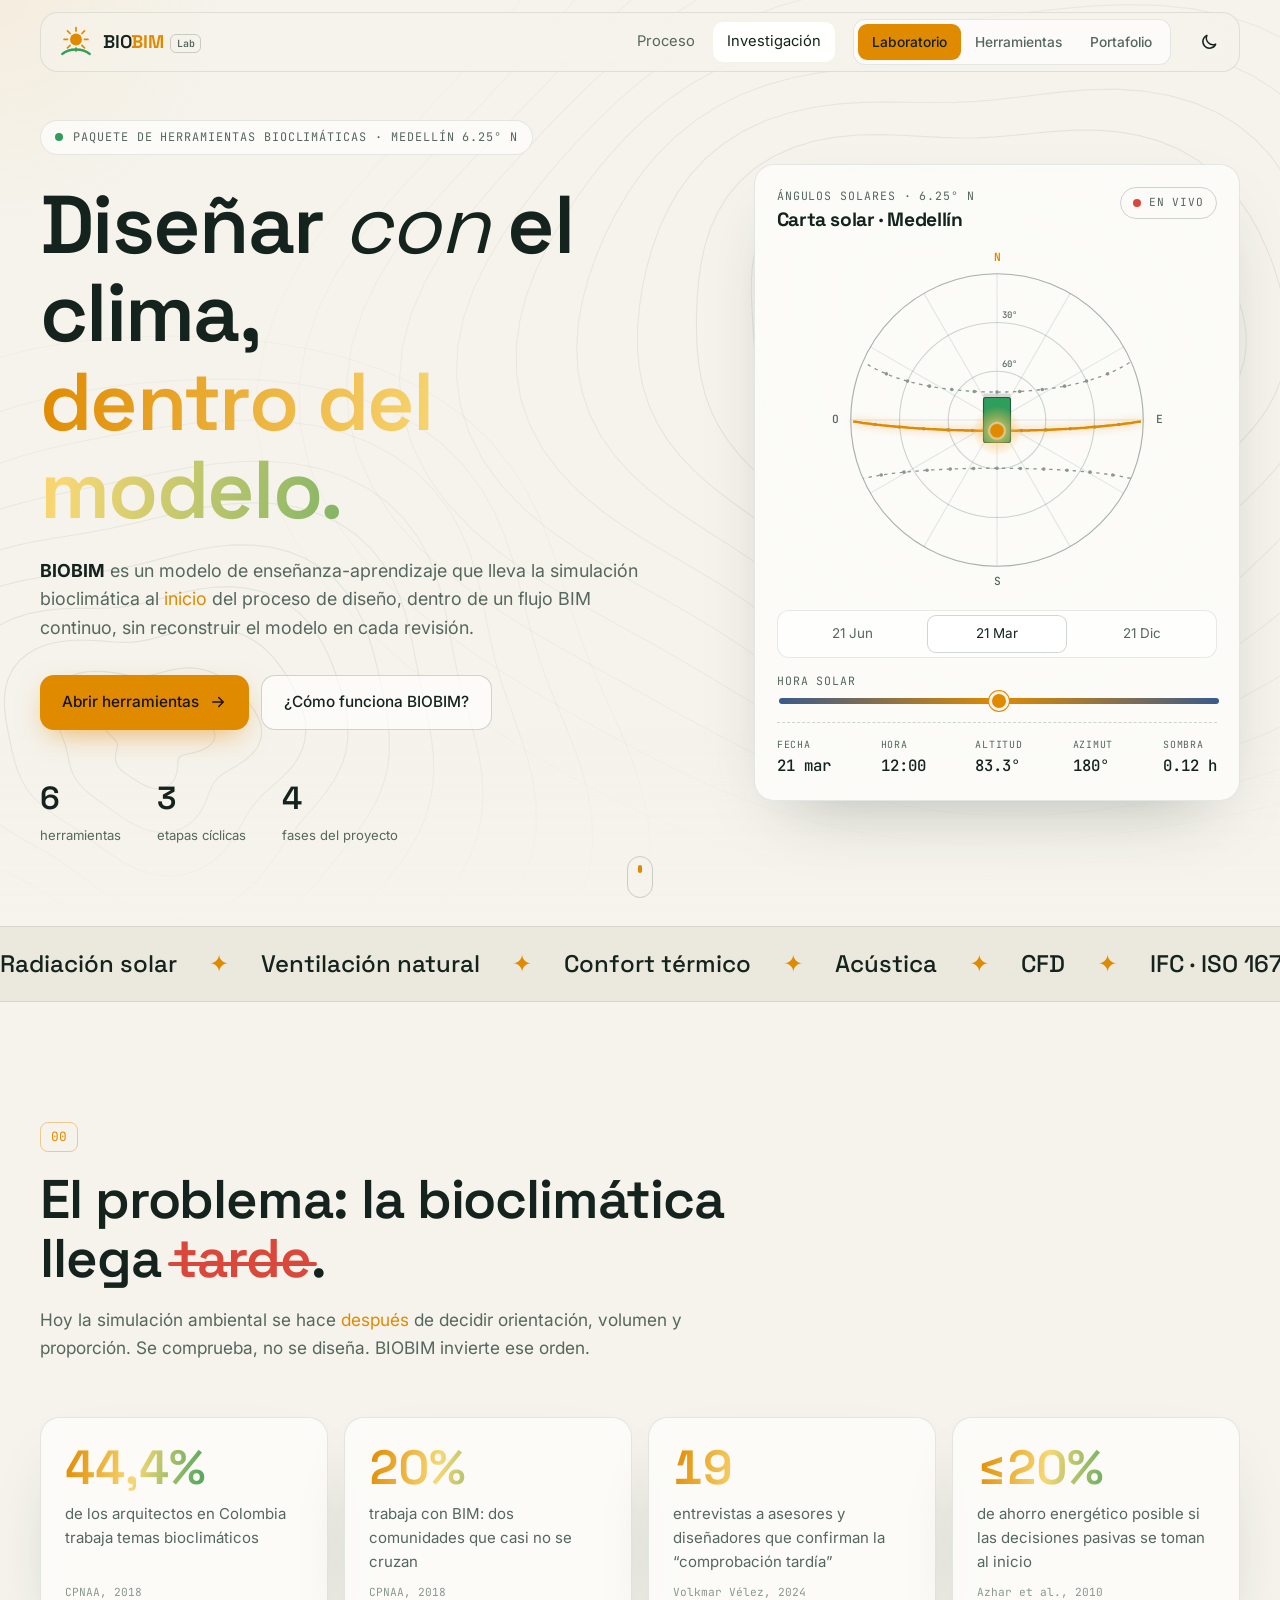
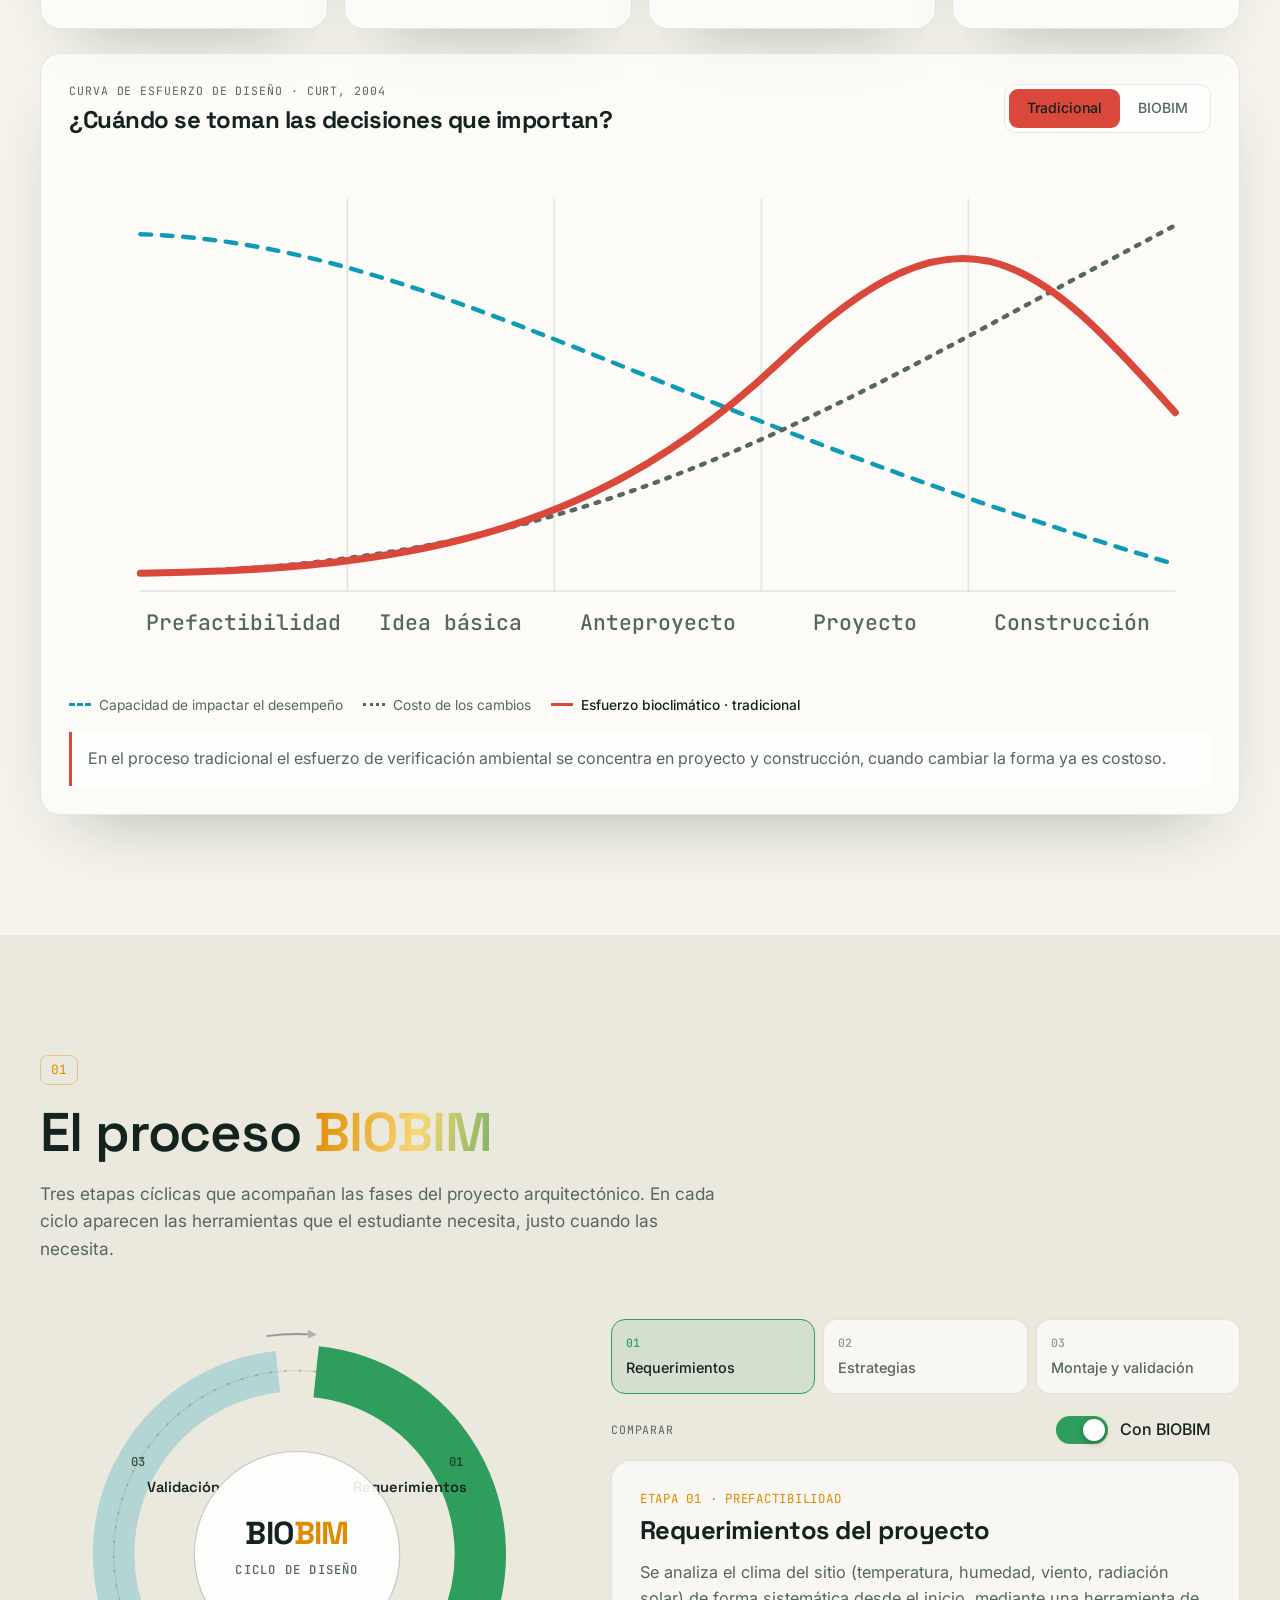
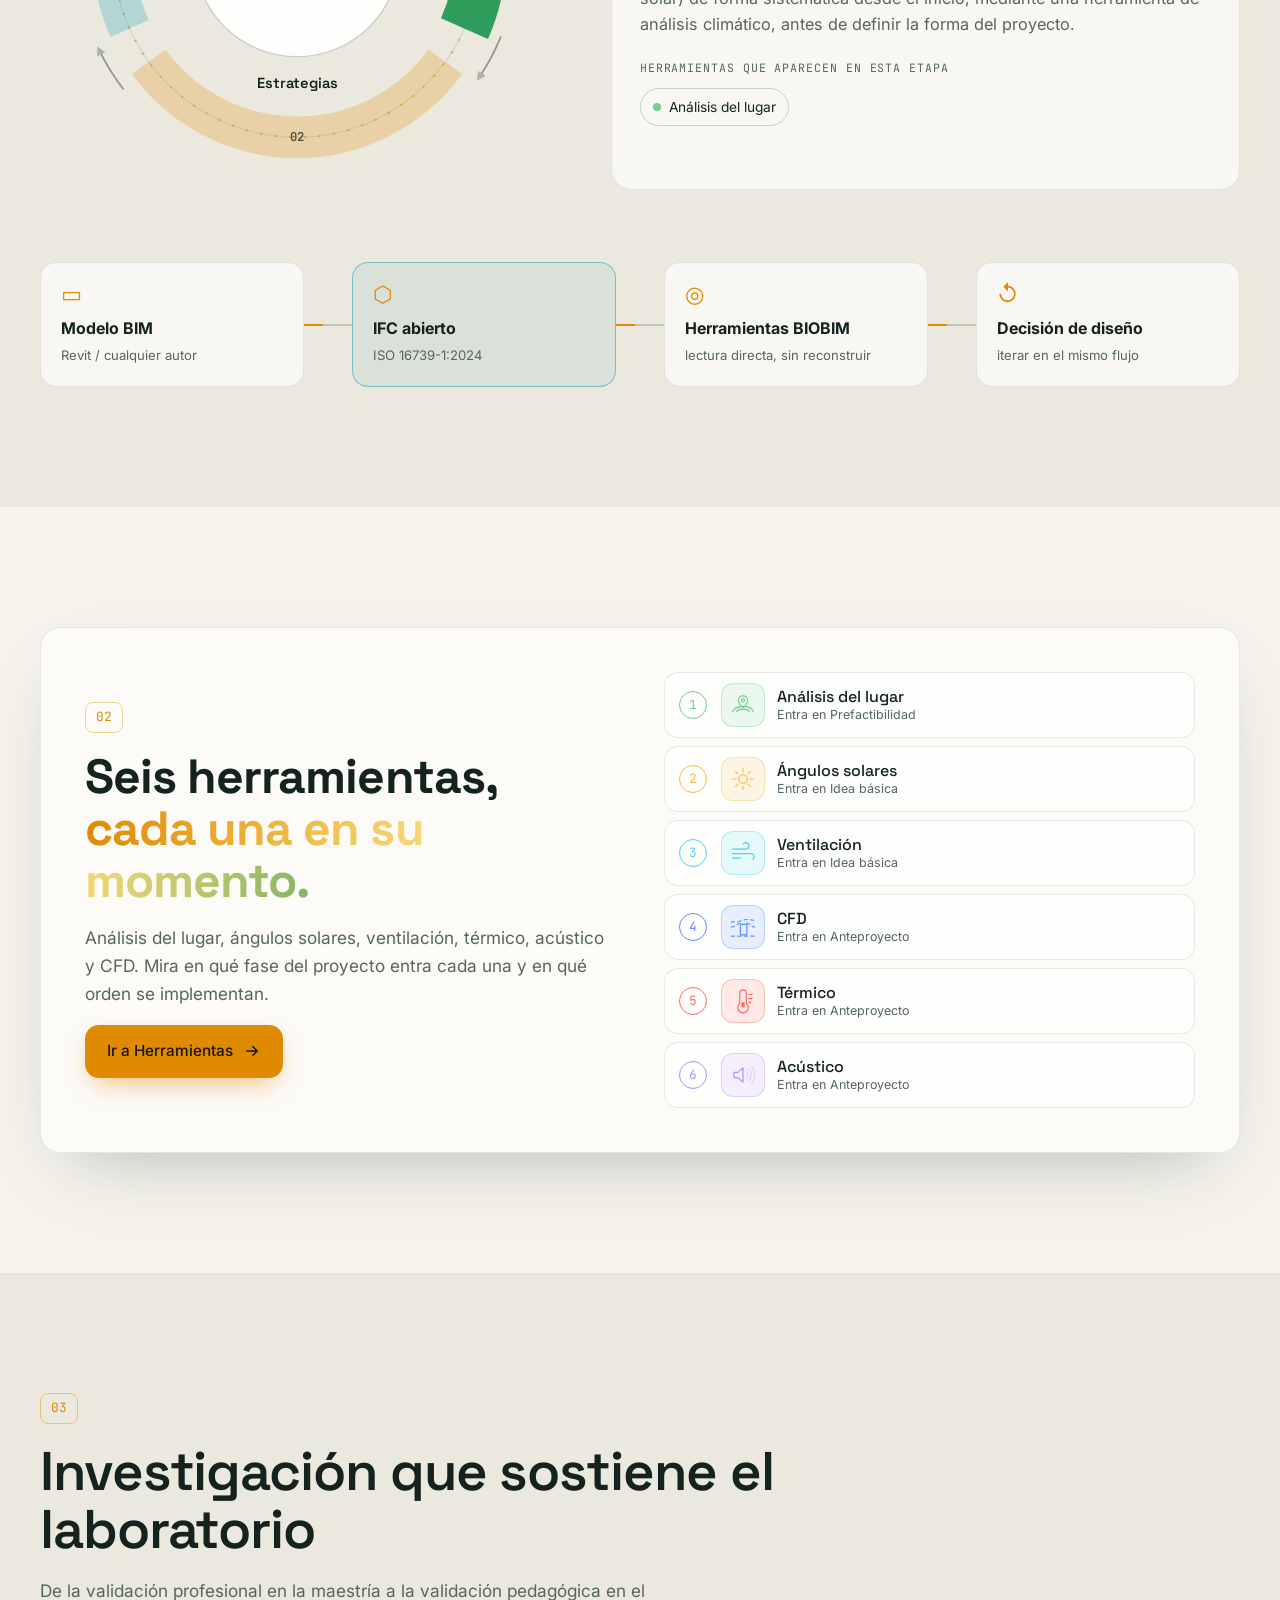
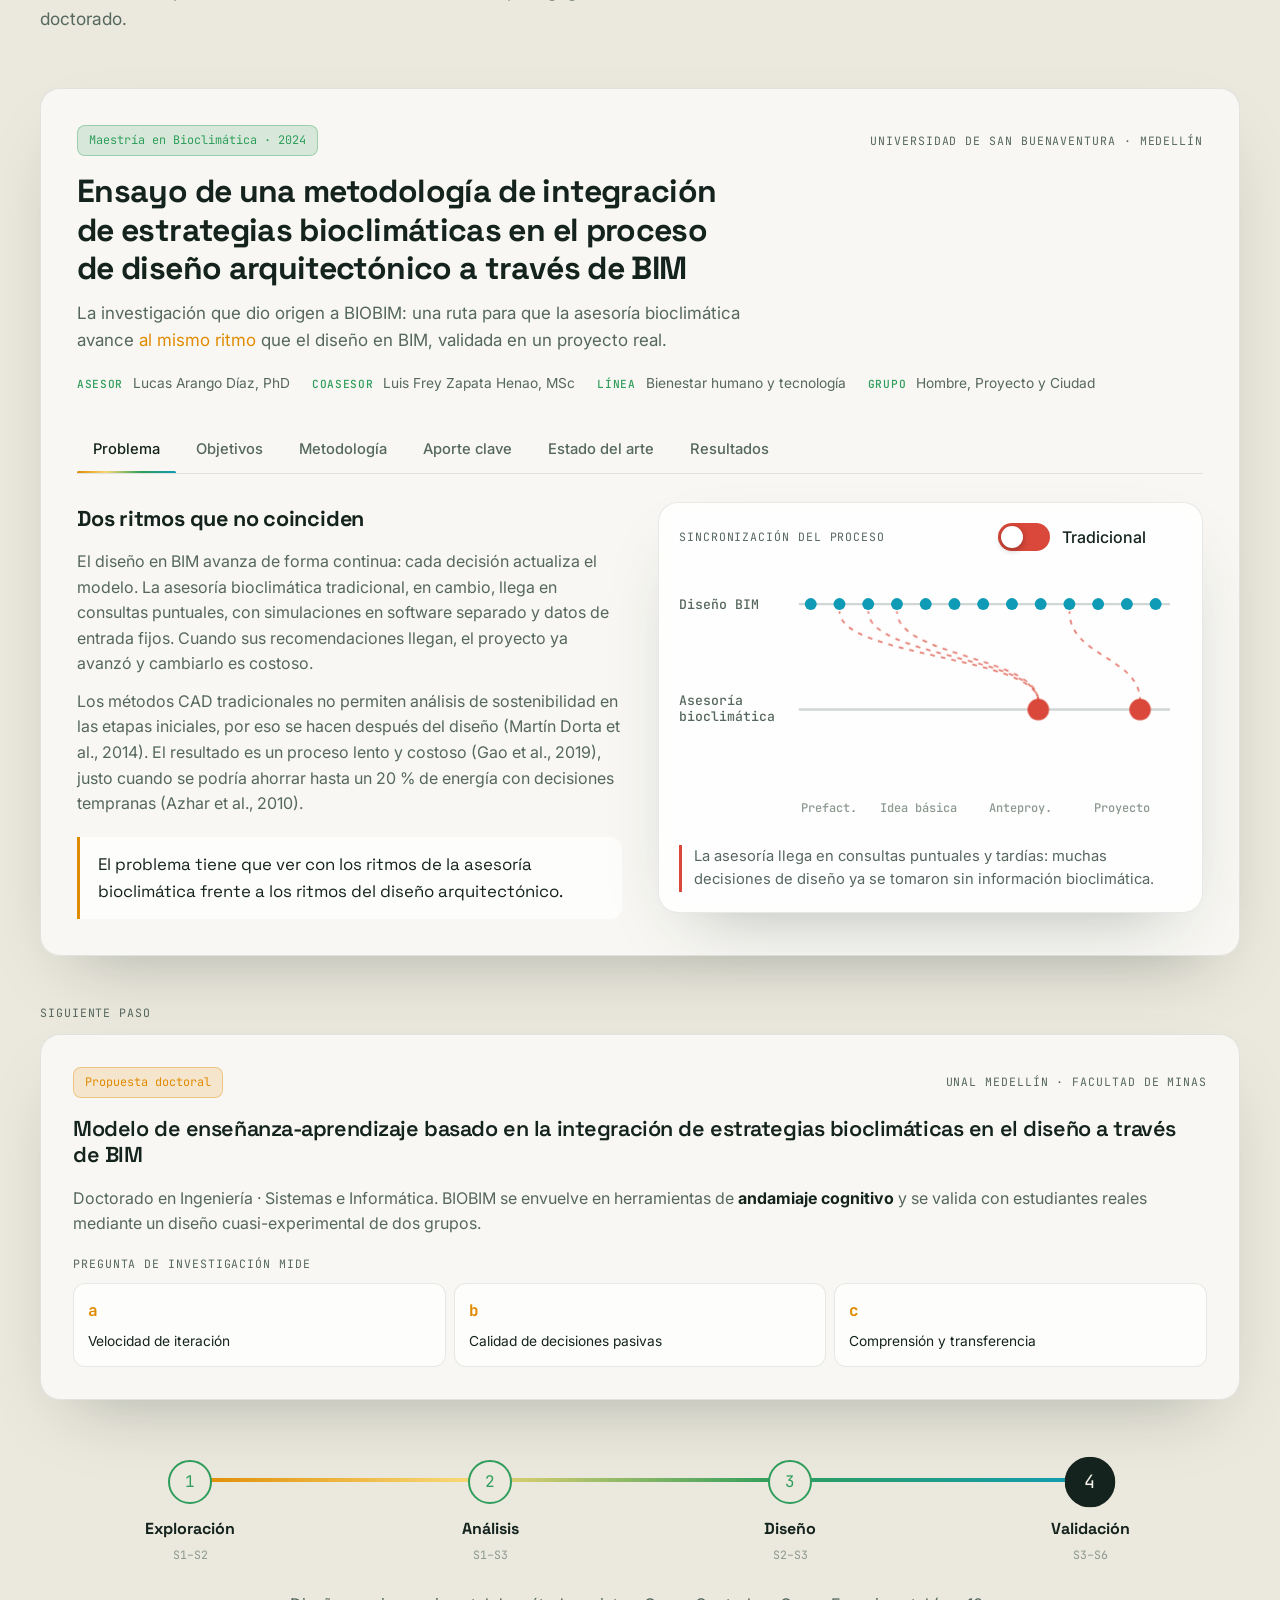
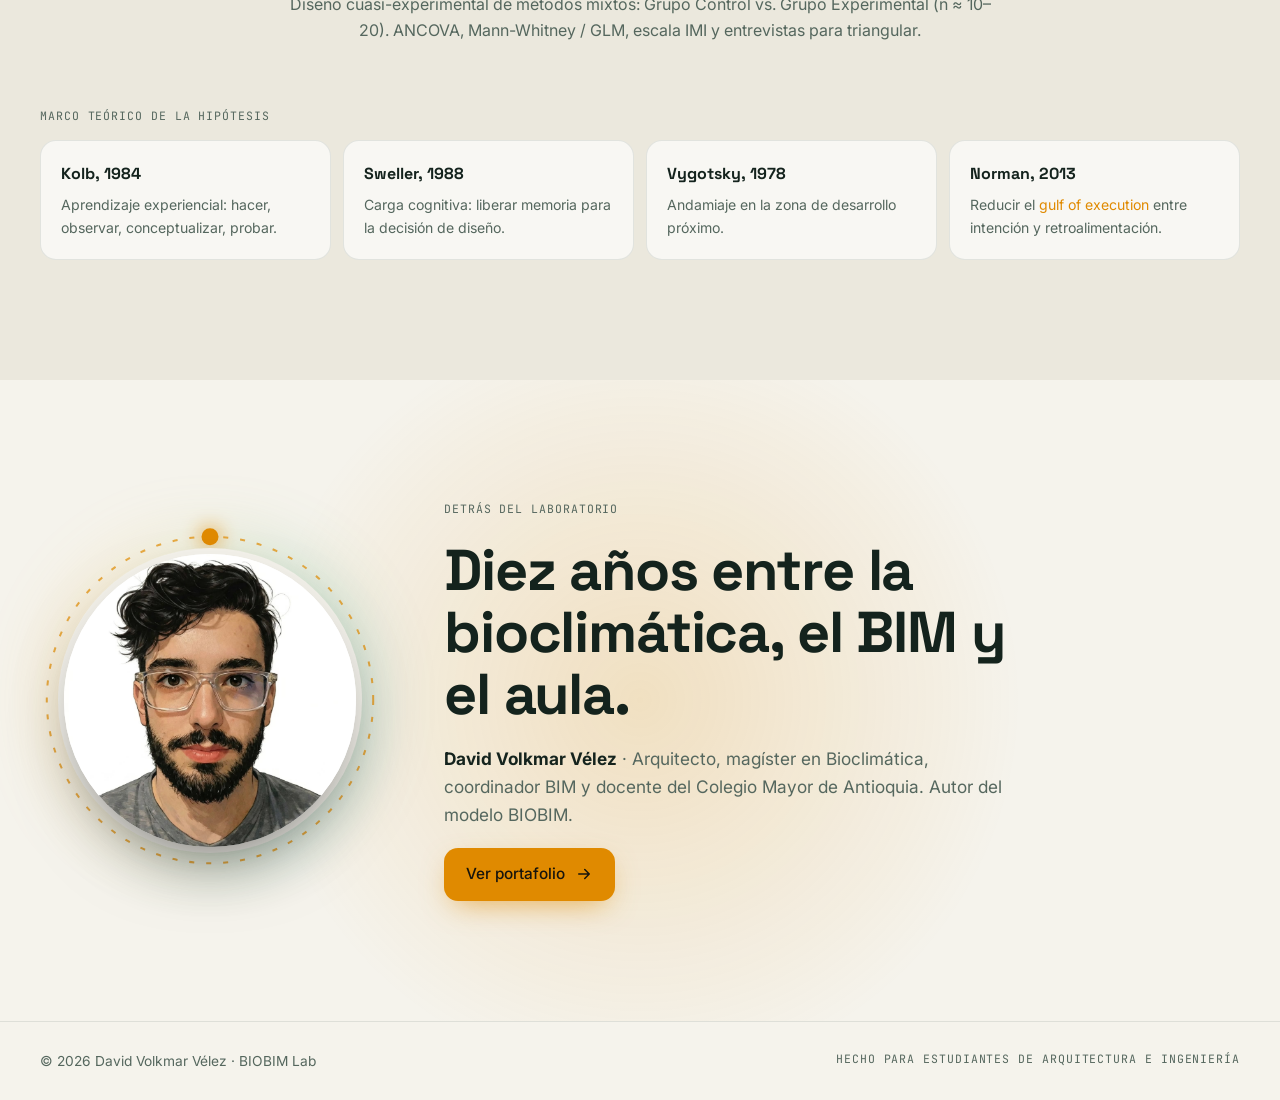
==== index.html @ d64d6889 "Add files via upload" ====
<!DOCTYPE html>
<html lang="es">
<head>
  <meta charset="UTF-8" />
  <meta name="viewport" content="width=device-width, initial-scale=1" />
  <title>BIOBIM Lab · David Volkmar Vélez</title>
  <meta name="description" content="Laboratorio de herramientas bioclimáticas BIOBIM y portafolio de David Volkmar Vélez, arquitecto y magíster en Bioclimática." />
  <link rel="preconnect" href="https://fonts.googleapis.com" />
  <link rel="preconnect" href="https://fonts.gstatic.com" crossorigin />
  <link href="https://fonts.googleapis.com/css2?family=Inter:wght@300;400;500;600&family=Space+Grotesk:wght@400;500;600;700&family=JetBrains+Mono:wght@400;500&display=swap" rel="stylesheet" />
  <link rel="stylesheet" href="assets/css/styles.css" />
  <link rel="icon" href="data:image/svg+xml,%3Csvg xmlns='http://www.w3.org/2000/svg' viewBox='0 0 32 32'%3E%3Ccircle cx='16' cy='16' r='7' fill='%23ffb547'/%3E%3Cpath d='M4 24c6-6 18-6 24 0' stroke='%236fcf8e' stroke-width='3' fill='none' stroke-linecap='round'/%3E%3C/svg%3E" />
</head>
<body>
  <div class="progress" aria-hidden="true"><span id="progressBar"></span></div>
  <div class="cursor-glow" aria-hidden="true"></div>

  <!-- ================= NAV ================= -->
  <header class="nav" id="nav">
    <a href="#inicio" class="brand" data-view-link="lab">
      <svg viewBox="0 0 40 40" class="brand-mark" aria-hidden="true">
        <circle cx="20" cy="17" r="7" class="bm-sun" />
        <g class="bm-rays"><path d="M20 3v4M20 27v4M6 17h4M30 17h4M10 7l3 3M27 24l3 3M30 7l-3 3M13 24l-3 3" /></g>
        <path d="M4 34c8-7 24-7 32 0" class="bm-hill" />
      </svg>
      <span>BIO<b>BIM</b><small>Lab</small></span>
    </a>

    <nav class="nav-links" id="navLinks" aria-label="Principal">
      <a href="#proceso" data-view-link="lab">Proceso</a>
      <a href="#investigacion" data-view-link="lab">Investigación</a>
    </nav>

    <div class="view-switch" role="tablist" aria-label="Cambiar vista">
      <button role="tab" class="vs-btn is-active" data-view="lab" aria-selected="true"><span class="l">Laboratorio</span><span class="s">Lab</span></button>
      <button role="tab" class="vs-btn" data-view="tools" aria-selected="false"><span class="l">Herramientas</span><span class="s">Tools</span></button>
      <button role="tab" class="vs-btn" data-view="portfolio" aria-selected="false"><span class="l">Portafolio</span><span class="s">Perfil</span></button>
      <span class="vs-pill" aria-hidden="true"></span>
    </div>

    <button class="icon-btn" id="themeToggle" aria-label="Cambiar tema claro / oscuro">
      <svg viewBox="0 0 24 24" class="i-sun"><circle cx="12" cy="12" r="4.5"/><path d="M12 2v2.5M12 19.5V22M2 12h2.5M19.5 12H22M4.9 4.9l1.8 1.8M17.3 17.3l1.8 1.8M19.1 4.9l-1.8 1.8M6.7 17.3l-1.8 1.8"/></svg>
      <svg viewBox="0 0 24 24" class="i-moon"><path d="M20 14.5A8 8 0 0 1 9.5 4a8 8 0 1 0 10.5 10.5z"/></svg>
    </button>
    <button class="icon-btn burger" id="burger" aria-label="Abrir menú" aria-expanded="false"><span></span><span></span></button>
  </header>

  <!-- =====================================================================
       VISTA 1 · LABORATORIO BIOBIM
       ===================================================================== -->
  <main class="view is-active" id="view-lab" data-view-panel="lab">

    <!-- HERO -->
    <section class="hero" id="inicio">
      <svg class="contours" viewBox="0 0 1200 800" preserveAspectRatio="xMidYMid slice" aria-hidden="true">
        <g id="contourGroup"></g>
      </svg>
      <div class="hero-grid wrap">
        <div class="hero-copy">
          <p class="eyebrow reveal"><span class="dot"></span> Paquete de herramientas bioclimáticas · Medellín 6.25° N</p>
          <h1 class="hero-title reveal">
            Diseñar <em>con</em> el clima,<br />
            <span class="grad">dentro del modelo.</span>
          </h1>
          <p class="hero-lead reveal">
            <strong>BIOBIM</strong> es un modelo de enseñanza-aprendizaje que lleva la simulación bioclimática al
            <em>inicio</em> del proceso de diseño, dentro de un flujo BIM continuo, sin reconstruir el modelo en cada revisión.
          </p>
          <div class="hero-cta reveal">
            <a href="#herramientas" class="btn btn-primary magnetic" data-view-link="tools">
              Abrir herramientas
              <svg viewBox="0 0 24 24"><path d="M5 12h14M13 6l6 6-6 6"/></svg>
            </a>
            <a href="#proceso" class="btn btn-ghost magnetic" data-view-link="lab">¿Cómo funciona BIOBIM?</a>
          </div>
          <ul class="hero-meta reveal">
            <li><b>6</b><span>herramientas</span></li>
            <li><b>3</b><span>etapas cíclicas</span></li>
            <li><b>4</b><span>fases del proyecto</span></li>
          </ul>
        </div>

        <!-- Sun path widget -->
        <div class="sunpath card reveal" id="sunpath">
          <div class="sp-head">
            <div>
              <p class="mono tiny">Ángulos solares · 6.25° N</p>
              <h3>Carta solar · Medellín</h3>
            </div>
            <span class="live-pill"><i></i>En vivo</span>
          </div>
          <svg viewBox="0 0 320 320" class="sp-svg" id="spSvg" role="img" aria-label="Diagrama de trayectoria solar">
            <defs>
              <radialGradient id="sunGlow"><stop offset="0" stop-color="#ffd27a" stop-opacity=".9"/><stop offset="1" stop-color="#ffb547" stop-opacity="0"/></radialGradient>
            </defs>
            <g id="spGrid"></g>
            <g id="spPaths"></g>
            <polygon id="spShadow" class="sp-shadow" points=""/>
            <rect x="148" y="140" width="24" height="40" rx="2" class="sp-building" id="spBuilding"/>
            <line id="spRay" class="sp-ray" x1="160" y1="160" x2="160" y2="160"/>
            <circle id="spSunGlow" r="22" fill="url(#sunGlow)"/>
            <circle id="spSun" r="7" class="sp-sun"/>
          </svg>
          <div class="sp-controls">
            <div class="sp-months" role="radiogroup" aria-label="Fecha">
              <button class="seg" data-doy="172" role="radio">21 Jun</button>
              <button class="seg is-on" data-doy="80" role="radio">21 Mar</button>
              <button class="seg" data-doy="355" role="radio">21 Dic</button>
            </div>
            <label class="sp-slider">
              <span class="mono tiny">Hora solar</span>
              <input type="range" id="spHour" min="6" max="18" step="0.05" value="9" />
            </label>
          </div>
          <div class="sp-read">
            <div><span class="mono tiny">fecha</span><b id="spD">21 mar</b></div>
            <div><span class="mono tiny">hora</span><b id="spT">09:00</b></div>
            <div><span class="mono tiny">altitud</span><b id="spAlt">—</b></div>
            <div><span class="mono tiny">azimut</span><b id="spAz">—</b></div>
            <div><span class="mono tiny">sombra</span><b id="spSh">—</b></div>
          </div>
        </div>
      </div>

      <a href="#manifiesto" class="scroll-cue" aria-label="Bajar"><span></span></a>
    </section>

    <!-- MARQUEE -->
    <div class="marquee" aria-hidden="true">
      <div class="marquee-track">
        <span>Radiación solar</span><i>✦</i><span>Ventilación natural</span><i>✦</i><span>Confort térmico</span><i>✦</i><span>Acústica</span><i>✦</i><span>CFD</span><i>✦</i><span>IFC · ISO 16739</span><i>✦</i><span>Revit</span><i>✦</i><span>Andamiaje cognitivo</span><i>✦</i>
        <span>Radiación solar</span><i>✦</i><span>Ventilación natural</span><i>✦</i><span>Confort térmico</span><i>✦</i><span>Acústica</span><i>✦</i><span>CFD</span><i>✦</i><span>IFC · ISO 16739</span><i>✦</i><span>Revit</span><i>✦</i><span>Andamiaje cognitivo</span><i>✦</i>
      </div>
    </div>

    <!-- MANIFIESTO / PROBLEMA -->
    <section class="section" id="manifiesto">
      <div class="wrap">
        <div class="sec-head reveal">
          <span class="sec-num">00</span>
          <h2>El problema: la bioclimática llega <span class="strike">tarde</span>.</h2>
          <p class="sec-lead">
            Hoy la simulación ambiental se hace <em>después</em> de decidir orientación, volumen y proporción. Se comprueba, no se diseña.
            BIOBIM invierte ese orden.
          </p>
        </div>

        <div class="stats">
          <article class="stat card reveal tilt">
            <b class="counter" data-to="44.4" data-dec="1" data-suffix="%">0</b>
            <p>de los arquitectos en Colombia trabaja temas bioclimáticos</p>
            <span class="src">CPNAA, 2018</span>
          </article>
          <article class="stat card reveal tilt">
            <b class="counter" data-to="20" data-suffix="%">0</b>
            <p>trabaja con BIM: dos comunidades que casi no se cruzan</p>
            <span class="src">CPNAA, 2018</span>
          </article>
          <article class="stat card reveal tilt">
            <b class="counter" data-to="19">0</b>
            <p>entrevistas a asesores y diseñadores que confirman la “comprobación tardía”</p>
            <span class="src">Volkmar Vélez, 2024</span>
          </article>
          <article class="stat card reveal tilt">
            <b class="counter" data-prefix="≤" data-to="20" data-suffix="%">0</b>
            <p>de ahorro energético posible si las decisiones pasivas se toman al inicio</p>
            <span class="src">Azhar et al., 2010</span>
          </article>
        </div>

        <!-- Curva de esfuerzo -->
        <div class="effort card reveal" id="effort">
          <div class="effort-head">
            <div>
              <p class="mono tiny">Curva de esfuerzo de diseño · CURT, 2004</p>
              <h3>¿Cuándo se toman las decisiones que importan?</h3>
            </div>
            <div class="toggle" role="radiogroup" aria-label="Modo de proceso">
              <button class="tg is-on" data-mode="trad" role="radio" aria-checked="true">Tradicional</button>
              <button class="tg" data-mode="bio" role="radio" aria-checked="false">BIOBIM</button>
              <span class="tg-pill"></span>
            </div>
          </div>
          <svg viewBox="0 0 640 300" class="effort-svg" role="img" aria-label="Curva de esfuerzo de diseño">
            <g class="ef-grid">
              <line x1="40" y1="250" x2="620" y2="250"/>
              <line x1="156" y1="30" x2="156" y2="250"/><line x1="272" y1="30" x2="272" y2="250"/>
              <line x1="388" y1="30" x2="388" y2="250"/><line x1="504" y1="30" x2="504" y2="250"/>
            </g>
            <g class="ef-bands" id="efBands">
              <rect x="40" y="30" width="116" height="220" data-i="0"/>
              <rect x="156" y="30" width="116" height="220" data-i="1"/>
              <rect x="272" y="30" width="116" height="220" data-i="2"/>
              <rect x="388" y="30" width="116" height="220" data-i="3"/>
              <rect x="504" y="30" width="116" height="220" data-i="4"/>
            </g>
            <path class="ef-impact" d="M40 50 C 200 55, 330 150, 620 235"/>
            <path class="ef-cost" d="M40 240 C 300 235, 420 150, 620 45"/>
            <path class="ef-effort ef-trad" d="M40 240 C 200 238, 300 215, 400 120 S 540 60, 620 150"/>
            <path class="ef-effort ef-bio" d="M40 225 C 110 200, 170 70, 250 70 S 420 190, 620 232"/>
            <g class="ef-labels">
              <text x="98" y="272">Prefactibilidad</text><text x="214" y="272">Idea básica</text>
              <text x="330" y="272">Anteproyecto</text><text x="446" y="272">Proyecto</text><text x="562" y="272">Construcción</text>
            </g>
          </svg>
          <div class="effort-legend">
            <span><i class="lg lg-impact"></i>Capacidad de impactar el desempeño</span>
            <span><i class="lg lg-cost"></i>Costo de los cambios</span>
            <span><i class="lg lg-effort"></i><b id="efLabel">Esfuerzo bioclimático · tradicional</b></span>
          </div>
          <p class="effort-note" id="efNote">
            En el proceso tradicional el esfuerzo de verificación ambiental se concentra en proyecto y construcción,
            cuando cambiar la forma ya es costoso.
          </p>
        </div>
      </div>
    </section>

    <!-- PROCESO BIOBIM -->
    <section class="section section-alt" id="proceso">
      <div class="wrap">
        <div class="sec-head reveal">
          <span class="sec-num">01</span>
          <h2>El proceso <span class="grad">BIOBIM</span></h2>
          <p class="sec-lead">
            Tres etapas cíclicas que acompañan las fases del proyecto arquitectónico. En cada ciclo aparecen las herramientas
            que el estudiante necesita, justo cuando las necesita.
          </p>
        </div>

        <div class="process">
          <!-- Ring -->
          <div class="ring-wrap reveal">
            <svg viewBox="0 0 360 360" class="ring" id="ring" role="tablist" aria-label="Etapas BIOBIM">
              <defs>
                <marker id="arrowHead" viewBox="0 0 10 10" refX="5" refY="5" markerWidth="5" markerHeight="5" orient="auto-start-reverse"><path d="M0 0L10 5L0 10z" class="ring-arrow"/></marker>
              </defs>
              <circle cx="180" cy="180" r="150" class="ring-track"/>
              <circle cx="180" cy="180" r="150" class="ring-orbit" id="ringOrbit"/>
              <g id="ringSegs"></g>
              <circle cx="180" cy="180" r="84" class="ring-core"/>
              <text x="180" y="172" class="ring-core-t">BIO<tspan class="b">BIM</tspan></text>
              <text x="180" y="196" class="ring-core-s">ciclo de diseño</text>
            </svg>
          </div>

          <!-- Stage panel -->
          <div class="stage-panel reveal">
            <div class="stage-tabs" role="tablist">
              <button class="st-tab is-on" data-stage="0" role="tab"><span>01</span>Requerimientos</button>
              <button class="st-tab" data-stage="1" role="tab"><span>02</span>Estrategias</button>
              <button class="st-tab" data-stage="2" role="tab"><span>03</span>Montaje y validación</button>
            </div>

            <div class="compare-toggle">
              <span class="mono tiny">Comparar</span>
              <label class="switch">
                <input type="checkbox" id="compareSwitch" checked />
                <span class="sw-track"><span class="sw-knob"></span></span>
                <span class="sw-label" id="swLabel">Con BIOBIM</span>
              </label>
            </div>

            <article class="stage-body" id="stageBody" aria-live="polite">
              <p class="stage-phase mono" id="stPhase">Prefactibilidad</p>
              <h3 id="stTitle">Requerimientos del proyecto</h3>
              <p id="stText"></p>
              <div class="stage-tools">
                <p class="mono tiny">Herramientas que aparecen en esta etapa</p>
                <div class="chips" id="stTools"></div>
              </div>
            </article>
          </div>
        </div>

        <!-- Flujo IFC -->
        <div class="flow reveal">
          <div class="flow-node"><span class="fn-ic">▭</span><b>Modelo BIM</b><small>Revit / cualquier autor</small></div>
          <div class="flow-line"><i></i></div>
          <div class="flow-node accent"><span class="fn-ic">⬡</span><b>IFC abierto</b><small>ISO 16739-1:2024</small></div>
          <div class="flow-line"><i></i></div>
          <div class="flow-node"><span class="fn-ic">◎</span><b>Herramientas BIOBIM</b><small>lectura directa, sin reconstruir</small></div>
          <div class="flow-line"><i></i></div>
          <div class="flow-node"><span class="fn-ic">↺</span><b>Decisión de diseño</b><small>iterar en el mismo flujo</small></div>
        </div>
      </div>
    </section>

    <!-- ADELANTO DE HERRAMIENTAS -->
    <section class="section" id="paquete">
      <div class="wrap teaser card reveal">
        <div class="teaser-copy">
          <span class="sec-num">02</span>
          <h2>Seis herramientas, <span class="grad">cada una en su momento.</span></h2>
          <p class="sec-lead">
            Análisis del lugar, ángulos solares, ventilación, térmico, acústico y CFD. Mira en qué fase del proyecto entra
            cada una y en qué orden se implementan.
          </p>
          <button class="btn btn-primary magnetic" data-view="tools">
            Ir a Herramientas
            <svg viewBox="0 0 24 24"><path d="M5 12h14M13 6l6 6-6 6"/></svg>
          </button>
        </div>
        <ol class="teaser-order" id="teaserOrder" aria-label="Orden de implementación"></ol>
      </div>
    </section>

    <!-- INVESTIGACIÓN -->
    <section class="section section-alt" id="investigacion">
      <div class="wrap">
        <div class="sec-head reveal">
          <span class="sec-num">03</span>
          <h2>Investigación que sostiene el laboratorio</h2>
          <p class="sec-lead">De la validación profesional en la maestría a la validación pedagógica en el doctorado.</p>
        </div>

        <!-- ================= MAESTRÍA (a fondo) ================= -->
        <article class="msc card reveal" id="maestria">
          <header class="msc-head">
            <div class="rs-top">
              <span class="badge">Maestría en Bioclimática · 2024</span>
              <span class="mono tiny">Universidad de San Buenaventura · Medellín</span>
            </div>
            <h3>Ensayo de una metodología de integración de estrategias bioclimáticas en el proceso de diseño arquitectónico a través de BIM</h3>
            <p class="msc-lead">
              La investigación que dio origen a BIOBIM: una ruta para que la asesoría bioclimática avance
              <em>al mismo ritmo</em> que el diseño en BIM, validada en un proyecto real.
            </p>
            <div class="msc-meta">
              <span><b>Asesor</b> Lucas Arango Díaz, PhD</span>
              <span><b>Coasesor</b> Luis Frey Zapata Henao, MSc</span>
              <span><b>Línea</b> Bienestar humano y tecnología</span>
              <span><b>Grupo</b> Hombre, Proyecto y Ciudad</span>
            </div>
          </header>

          <div class="msc-tabs" role="tablist" aria-label="Contenido de la maestría">
            <button class="msc-tab is-on" role="tab" data-t="problema">Problema</button>
            <button class="msc-tab" role="tab" data-t="objetivos">Objetivos</button>
            <button class="msc-tab" role="tab" data-t="metodologia">Metodología</button>
            <button class="msc-tab" role="tab" data-t="aporte">Aporte clave</button>
            <button class="msc-tab" role="tab" data-t="estado">Estado del arte</button>
            <button class="msc-tab" role="tab" data-t="resultados">Resultados</button>
            <span class="msc-ink" aria-hidden="true"></span>
          </div>

          <!-- Problema -->
          <div class="msc-panel is-on" data-panel="problema" role="tabpanel">
            <div class="msc-2col">
              <div>
                <h4>Dos ritmos que no coinciden</h4>
                <p>
                  El diseño en BIM avanza de forma continua: cada decisión actualiza el modelo. La asesoría bioclimática
                  tradicional, en cambio, llega en consultas puntuales, con simulaciones en software separado y datos de
                  entrada fijos. Cuando sus recomendaciones llegan, el proyecto ya avanzó y cambiarlo es costoso.
                </p>
                <p>
                  Los métodos CAD tradicionales no permiten análisis de sostenibilidad en las etapas iniciales, por eso se hacen
                  después del diseño (Martín Dorta et al., 2014). El resultado es un proceso lento y costoso (Gao et al., 2019),
                  justo cuando se podría ahorrar hasta un 20 % de energía con decisiones tempranas (Azhar et al., 2010).
                </p>
                <blockquote class="msc-quote">
                  El problema tiene que ver con los ritmos de la asesoría bioclimática frente a los ritmos del diseño arquitectónico.
                </blockquote>
              </div>
              <div class="sync card" id="sync">
                <div class="sync-head">
                  <p class="mono tiny">Sincronización del proceso</p>
                  <label class="switch">
                    <input type="checkbox" id="syncSwitch" />
                    <span class="sw-track"><span class="sw-knob"></span></span>
                    <span class="sw-label" id="syncLabel">Tradicional</span>
                  </label>
                </div>
                <svg viewBox="0 0 420 230" class="sync-svg" role="img" aria-label="Ritmo del diseño frente al ritmo de la asesoría bioclimática">
                  <text x="0" y="40" class="sy-l">Diseño BIM</text>
                  <line x1="100" y1="36" x2="410" y2="36" class="sy-track"/>
                  <g id="syDesign"></g>
                  <text x="0" y="120" class="sy-l">Asesoría</text>
                  <text x="0" y="134" class="sy-l">bioclimática</text>
                  <line x1="100" y1="124" x2="410" y2="124" class="sy-track"/>
                  <g id="syAdvice"></g>
                  <g id="syLinks"></g>
                  <g class="sy-axis">
                    <text x="125" y="210">Prefact.</text><text x="200" y="210">Idea básica</text>
                    <text x="285" y="210">Anteproy.</text><text x="370" y="210">Proyecto</text>
                  </g>
                </svg>
                <p class="sync-note" id="syncNote"></p>
              </div>
            </div>
          </div>

          <!-- Objetivos -->
          <div class="msc-panel" data-panel="objetivos" role="tabpanel" hidden>
            <div class="goal-main">
              <p class="mono tiny">Objetivo general</p>
              <p>Ensayar una metodología de integración de la asesoría bioclimática al proceso de diseño arquitectónico a través de BIM.</p>
            </div>
            <div class="goals">
              <div class="goal tilt" style="--c:var(--leaf)">
                <span class="goal-n">1</span><b>Evaluar</b>
                <p>Una ruta metodológica para integrar estrategias bioclimáticas en el proceso de diseño, considerando las etapas clave del proyecto, para obtener datos que permitan perfeccionarla.</p>
              </div>
              <div class="goal tilt" style="--c:var(--wind)">
                <span class="goal-n">2</span><b>Contrastar</b>
                <p>La viabilidad y efectividad de la metodología BIM aplicándola en un caso real, para identificar sus fortalezas y limitaciones.</p>
              </div>
              <div class="goal tilt" style="--c:var(--flow)">
                <span class="goal-n">3</span><b>Analizar</b>
                <p>El impacto y la contribución de la metodología en los procesos de diseño, para identificar mejoras en eficiencia y sostenibilidad.</p>
              </div>
            </div>
          </div>

          <!-- Metodología -->
          <div class="msc-panel" data-panel="metodologia" role="tabpanel" hidden>
            <p class="msc-intro">Tres etapas, nueve actividades y seis meses. Toca una actividad para ver su producto y su lugar en el cronograma.</p>
            <div class="method">
              <ol class="method-steps" id="methodSteps"></ol>
              <div class="gantt card">
                <div class="gantt-head"><span></span><span>M1</span><span>M2</span><span>M3</span><span>M4</span><span>M5</span><span>M6</span></div>
                <div class="gantt-body" id="gantt"></div>
                <p class="method-out" id="methodOut"></p>
              </div>
            </div>
          </div>

          <!-- Aporte -->
          <div class="msc-panel" data-panel="aporte" role="tabpanel" hidden>
            <div class="msc-2col">
              <div>
                <h4>No simular todo: elegir bien qué simular</h4>
                <p>
                  La segunda etapa demuestra que no hace falta simular el edificio completo para obtener información útil. La clave es
                  que el diseñador <b>seleccione estratégicamente los espacios</b> que representan las condiciones críticas:
                  la fachada más expuesta, el recinto más ocupado o el que no ventila.
                </p>
                <p>
                  Con criterios de selección definidos, la simulación se vuelve rápida, se repite en cada iteración y responde
                  preguntas concretas. Así la asesoría puede ir al ritmo del diseño.
                </p>
                <ul class="crit-sel">
                  <li><i style="--c:var(--sun)"></i>Mayor exposición solar</li>
                  <li><i style="--c:var(--wind)"></i>Ventilación comprometida</li>
                  <li><i style="--c:var(--sound)"></i>Mayor ocupación o uso crítico</li>
                </ul>
              </div>
              <div class="plan card" id="plan">
                <div class="sync-head">
                  <p class="mono tiny">Esquema ilustrativo</p>
                  <div class="toggle" role="radiogroup" aria-label="Modo de simulación">
                    <button class="tg is-on" data-mode="all" role="radio" aria-checked="true">Todo el edificio</button>
                    <button class="tg" data-mode="sel" role="radio" aria-checked="false">Selección</button>
                    <span class="tg-pill"></span>
                  </div>
                </div>
                <svg viewBox="0 0 400 260" class="plan-svg" id="planSvg" role="img" aria-label="Planta esquemática con espacios seleccionados"></svg>
                <div class="plan-read">
                  <div><span class="mono tiny">espacios simulados</span><b id="planCount">—</b></div>
                  <div><span class="mono tiny">carga de simulación</span><div class="plan-bar"><span id="planBar"></span></div></div>
                </div>
              </div>
            </div>
          </div>

          <!-- Estado del arte -->
          <div class="msc-panel" data-panel="estado" role="tabpanel" hidden>
            <p class="msc-intro">
              <b class="big-n">24</b> fuentes revisadas, organizadas en tres ejes que alimentan la ruta metodológica.
            </p>
            <div class="axes">
              <div class="axis tilt" style="--c:var(--sun)">
                <b>Simulaciones</b>
                <p>La parte analítica y de revisión del proceso de diseño: qué se puede delegar al software y qué requiere criterio humano.</p>
                <ul>
                  <li>Parra Correa (2020): optimización multiobjetivo con modelos paramétricos.</li>
                  <li>Finocchiaro y Lobaccaro (2018): <i>Bioclimatic Design of Green Buildings</i>.</li>
                  <li>Camporeale (2012): algoritmos genéticos en diseño energéticamente eficiente.</li>
                </ul>
              </div>
              <div class="axis tilt" style="--c:var(--leaf)">
                <b>Marco normativo</b>
                <p>La alineación con métricas nacionales e internacionales de sostenibilidad.</p>
                <ul>
                  <li>Estrategia Nacional BIM 2020-2026 (Gobierno de Colombia).</li>
                  <li>Reus Netto y Czajkowski (2016): normas de desempeño térmico en Argentina y Brasil.</li>
                  <li>Cascone (2023): integración entre BIM y LEED.</li>
                </ul>
              </div>
              <div class="axis tilt" style="--c:var(--wind)">
                <b>BIM y sostenibilidad</b>
                <p>Cómo aplicar decisiones ambientales dentro del modelo de información.</p>
                <ul>
                  <li>Martín Dorta et al. (2014): BIM e indicadores de sostenibilidad.</li>
                  <li>Zanni et al. (2016): roles y requisitos del diseño sostenible con BIM.</li>
                  <li>Azhar et al. (2009, 2010): análisis de desempeño basados en BIM.</li>
                </ul>
              </div>
            </div>
          </div>

          <!-- Resultados -->
          <div class="msc-panel" data-panel="resultados" role="tabpanel" hidden>
            <div class="results">
              <div class="res card tilt"><b class="counter" data-to="19">0</b><span>entrevistas a asesores y diseñadores bioclimáticos confirmaron el patrón de “comprobación tardía”.</span></div>
              <div class="res card tilt"><b>1</b><span>caso de estudio real: la vivienda Coocon, en Guatapé, Antioquia.</span></div>
              <div class="res card tilt"><b>3</b><span>etapas de trabajo definidas: descripción del proyecto, formulación de estrategias, montaje y validación.</span></div>
            </div>
            <div class="msc-2col">
              <div>
                <h4>Qué se validó</h4>
                <ul class="checks">
                  <li>La <b>estructura general de trabajo</b> que hoy organiza el proceso BIOBIM.</li>
                  <li>La viabilidad de <b>ajustar decisiones bioclimáticas sin reconstruir el modelo</b> en cada revisión.</li>
                  <li>Una ruta que ordena las estrategias según su exigencia técnica, desde la orientación hasta las que requieren simulación.</li>
                </ul>
              </div>
              <div>
                <h4>Qué quedó abierto</h4>
                <ul class="checks open">
                  <li>La validación fue técnica y profesional, en un <b>caso único</b>.</li>
                  <li>No involucró estudiantes ni midió resultados de aprendizaje.</li>
                  <li>No contó con grupo de control.</li>
                </ul>
                <p class="bridge">Estas preguntas abiertas son el punto de partida de la propuesta doctoral. ↓</p>
              </div>
            </div>
          </div>
        </article>

        <p class="mono tiny next-label reveal">Siguiente paso</p>
        <div class="research">
          <article class="rs card reveal tilt rs-phd">
            <div class="rs-top">
              <span class="badge badge-sun">Propuesta doctoral</span>
              <span class="mono tiny">UNAL Medellín · Facultad de Minas</span>
            </div>
            <h3>Modelo de enseñanza-aprendizaje basado en la integración de estrategias bioclimáticas en el diseño a través de BIM</h3>
            <p>
              Doctorado en Ingeniería · Sistemas e Informática. BIOBIM se envuelve en herramientas de <b>andamiaje cognitivo</b>
              y se valida con estudiantes reales mediante un diseño cuasi-experimental de dos grupos.
            </p>
            <div class="rq">
              <p class="mono tiny">Pregunta de investigación mide</p>
              <div class="rq-grid">
                <div><b>a</b><span>Velocidad de iteración</span></div>
                <div><b>b</b><span>Calidad de decisiones pasivas</span></div>
                <div><b>c</b><span>Comprensión y transferencia</span></div>
              </div>
            </div>
          </article>
        </div>

        <!-- Fases doctorales -->
        <div class="phases reveal">
          <div class="phase-track"><span class="phase-fill" id="phaseFill"></span></div>
          <div class="phase-list">
            <button class="phase is-done" data-p="0"><span>1</span><b>Exploración</b><small>S1–S2</small></button>
            <button class="phase is-done" data-p="1"><span>2</span><b>Análisis</b><small>S1–S3</small></button>
            <button class="phase is-done" data-p="2"><span>3</span><b>Diseño</b><small>S2–S3</small></button>
            <button class="phase" data-p="3"><span>4</span><b>Validación</b><small>S3–S6</small></button>
          </div>
          <p class="phase-desc" id="phaseDesc"></p>
        </div>

        <!-- Marco teórico -->
        <div class="theory reveal">
          <p class="mono tiny">Marco teórico de la hipótesis</p>
          <div class="theory-grid">
            <div class="th tilt"><b>Kolb, 1984</b><span>Aprendizaje experiencial: hacer, observar, conceptualizar, probar.</span></div>
            <div class="th tilt"><b>Sweller, 1988</b><span>Carga cognitiva: liberar memoria para la decisión de diseño.</span></div>
            <div class="th tilt"><b>Vygotsky, 1978</b><span>Andamiaje en la zona de desarrollo próximo.</span></div>
            <div class="th tilt"><b>Norman, 2013</b><span>Reducir el <em>gulf of execution</em> entre intención y retroalimentación.</span></div>
          </div>
        </div>
      </div>
    </section>

    <!-- CTA hacia portafolio -->
    <section class="section cta-band">
      <div class="wrap author reveal">
        <figure class="author-photo tilt">
          <svg viewBox="0 0 200 200" class="author-orbit" aria-hidden="true">
            <circle cx="100" cy="100" r="96" />
            <circle cx="100" cy="4" r="5" class="author-sun" />
          </svg>
          <img src="assets/2026_dvv.png" alt="Retrato de David Volkmar Vélez" width="1843" height="1838" loading="lazy" decoding="async" />
        </figure>
        <div class="author-copy">
          <p class="mono tiny">Detrás del laboratorio</p>
          <h2>Diez años entre la bioclimática, el BIM y el aula.</h2>
          <p class="author-lead">
            <b>David Volkmar Vélez</b> · Arquitecto, magíster en Bioclimática, coordinador BIM y docente del
            Colegio Mayor de Antioquia. Autor del modelo BIOBIM.
          </p>
          <button class="btn btn-primary magnetic" data-view="portfolio">
            Ver portafolio
            <svg viewBox="0 0 24 24"><path d="M5 12h14M13 6l6 6-6 6"/></svg>
          </button>
        </div>
      </div>
    </section>
  </main>

  <!-- =====================================================================
       VISTA 2 · HERRAMIENTAS
       ===================================================================== -->
  <main class="view" id="view-tools" data-view-panel="tools" hidden>

    <!-- Encabezado + ruta -->
    <section class="tk-hero" id="herramientas">
      <div class="wrap">
        <p class="eyebrow reveal"><span class="dot"></span> Paquete de herramientas BIOBIM</p>
        <h1 class="tk-title reveal">Cada herramienta, <span class="grad">en su momento.</span></h1>
        <p class="hero-lead reveal">
          Una herramienta usada en la fase equivocada llega tarde o sobra. Aquí ves en qué fase del proyecto entra cada una,
          qué criterio bioclimático resuelve y en qué orden se implementan dentro del ciclo BIOBIM.
        </p>

        <div class="route card reveal" id="route">
          <div class="route-head">
            <div>
              <p class="mono tiny">Ruta de implementación</p>
              <h3 id="routeTitle">Seis pasos, de lo general a lo específico</h3>
            </div>
            <button class="btn btn-ghost sm" id="routePlay">
              <svg viewBox="0 0 24 24" class="i-play"><path d="M7 4l13 8-13 8z"/></svg>
              <span>Recorrer la ruta</span>
            </button>
          </div>
          <ol class="route-steps" id="routeSteps"></ol>
          <p class="route-note" id="routeNote">
            Toca un paso para ver cuándo entra la herramienta, o recorre la ruta completa.
          </p>
          <div class="route-rules">
            <p class="mono tiny">¿Por qué este orden?</p>
            <ol>
              <li><b>De lo general a lo específico.</b> Sitio → volumen → planta → envolvente → recinto, al ritmo en que el modelo gana definición.</li>
              <li><b>De menor a mayor exigencia técnica.</b> Primero la orientación, casi obligatoria; al final, las estrategias que requieren simulación.</li>
              <li><b>Cada paso usa los resultados del anterior.</b> Ninguna herramienta entra antes de tener los datos que necesita.</li>
            </ol>
          </div>
        </div>
      </div>
    </section>

    <!-- 01 · Fases -->
    <section class="section section-alt" id="fases">
      <div class="wrap">
        <div class="sec-head reveal">
          <span class="sec-num">01</span>
          <h2>Las cuatro fases del proyecto</h2>
          <p class="sec-lead">
            El proceso arquitectónico avanza de la prefactibilidad al proyecto. En cada fase cambia la pregunta, el nivel de
            detalle del modelo y, por lo tanto, la herramienta que tiene sentido usar.
          </p>
        </div>

        <div class="chevrons reveal" role="tablist" aria-label="Fases del proyecto" id="chevrons"></div>

        <div class="phase-card card reveal" id="phaseCard" aria-live="polite">
          <div class="pc-col">
            <p class="mono tiny" id="pcKicker"></p>
            <h3 id="pcTitle"></h3>
            <div class="pc-block"><b>Alcance</b><p id="pcScope"></p></div>
            <div class="pc-block"><b>Resultados</b><p id="pcResult"></p></div>
          </div>
          <div class="pc-col">
            <p class="mono tiny">Criterios bioclimáticos de la fase</p>
            <div class="crit-chips" id="pcCriteria"></div>
            <p class="mono tiny" style="margin-top:22px">Herramientas en esta fase</p>
            <div class="pc-tools" id="pcTools"></div>
          </div>
        </div>
      </div>
    </section>

    <!-- 02 · Mapa -->
    <section class="section" id="mapa">
      <div class="wrap">
        <div class="sec-head reveal">
          <span class="sec-num">02</span>
          <h2>Mapa de implementación</h2>
          <p class="sec-lead">
            Cada fila es una herramienta, ordenada según su entrada al proceso. La barra sólida marca las fases donde
            <b>entra</b>; la rayada, las fases donde <b>puede entrar</b> como apoyo.
          </p>
        </div>

        <div class="map card reveal" id="map">
          <div class="map-scroll">
            <div class="map-grid" id="mapGrid"></div>
          </div>
          <div class="map-legend">
            <span><i class="ml ml-core"></i>Entra: uso principal</span>
            <span><i class="ml ml-opt"></i>Puede entrar: apoyo</span>
            <span><i class="ml ml-start"></i>Punto de entrada</span>
          </div>
        </div>
      </div>
    </section>

    <!-- 03 · Criterios -->
    <section class="section section-alt" id="criterios">
      <div class="wrap">
        <div class="sec-head reveal">
          <span class="sec-num">03</span>
          <h2>Criterios bioclimáticos por fase</h2>
          <p class="sec-lead">
            Los criterios se van sumando a medida que el proyecto gana definición. Pasa el cursor sobre un criterio para ver
            qué herramienta lo trabaja.
          </p>
        </div>
        <div class="crit card reveal">
          <div class="map-scroll">
            <table class="crit-table" id="critTable"></table>
          </div>
        </div>
      </div>
    </section>

    <!-- 04 · Catálogo -->
    <section class="section" id="catalogo">
      <div class="wrap">
        <div class="sec-head reveal">
          <span class="sec-num">04</span>
          <h2>Catálogo</h2>
          <p class="sec-lead">
            Filtra por fase y abre cada herramienta. Toca una tarjeta para ver qué entra, qué sale y qué aprendes.
          </p>
        </div>

        <div class="filters reveal" id="toolFilters" role="radiogroup" aria-label="Filtrar herramientas por fase">
          <button class="filter is-on" data-f="all">Todas</button>
          <button class="filter" data-f="0">Prefactibilidad</button>
          <button class="filter" data-f="1">Idea básica</button>
          <button class="filter" data-f="2">Anteproyecto</button>
          <button class="filter" data-f="3">Proyecto</button>
        </div>

        <div class="tools" id="toolsGrid"></div>
      </div>
    </section>

    <!-- 05 · Ecosistema -->
    <section class="section section-alt" id="ecosistema">
      <div class="wrap">
        <div class="sec-head reveal">
          <span class="sec-num">05</span>
          <h2>Ecosistema de simulación de referencia</h2>
          <p class="sec-lead">
            Programas profesionales revisados en la investigación. Las herramientas BIOBIM no los reemplazan: preparan al
            estudiante para entender qué preguntar, cuándo y con qué nivel de detalle antes de llegar a ellos.
          </p>
        </div>
        <div class="eco reveal">
          <span>DesignBuilder</span><span>Grasshopper</span><span>Autodesk Insight</span><span>DIVA</span>
          <span>DIALux</span><span>ClimateStudio</span><span>EnergyPlus</span><span>FormIt</span><span>Autodesk Forma</span>
        </div>
      </div>
    </section>
  </main>

  <!-- =====================================================================
       VISTA 3 · PORTAFOLIO
       ===================================================================== -->
  <main class="view" id="view-portfolio" data-view-panel="portfolio" hidden>
    <section class="pf-hero">
      <div class="wrap pf-hero-grid">
        <div class="pf-id reveal">
          <div class="avatar">
            <svg viewBox="0 0 120 120" aria-hidden="true">
              <circle cx="60" cy="60" r="56" class="av-ring"/>
            </svg>
            <img src="assets/2026_dvv.png" alt="Retrato de David Volkmar Vélez" />
          </div>
          <p class="eyebrow"><span class="dot"></span> Medellín, Colombia · Mat. A38582017-1020464663</p>
          <h1 class="pf-name">David<br /><span class="grad">Volkmar Vélez</span></h1>
          <p class="pf-roles" id="pfRoles" aria-live="polite">Arquitecto <span class="typed" id="typed"></span><span class="caret"></span></p>
          <p class="hero-lead">
            Arquitecto bioclimático, coordinador BIM y docente. Trabajo en el cruce entre el clima, el modelo de información
            y la forma en que se enseña a diseñar.
          </p>
          <div class="hero-cta">
            <a class="btn btn-primary magnetic" href="assets/docs/Hoja_de_vida_David_Volkmar_Velez_2026.pdf" download="Hoja_de_vida_David_Volkmar_Velez_2026.pdf">
              Hoja de vida (PDF)
              <svg viewBox="0 0 24 24"><path d="M12 4v12M6 11l6 6 6-6M5 20h14"/></svg>
            </a>
            <a class="btn btn-ghost magnetic" href="mailto:davidvolkmar9@gmail.com">Escríbeme</a>
          </div>
        </div>

        <div class="pf-stats reveal">
          <div class="pfs card tilt"><b class="counter" data-to="10" data-suffix="+">0</b><span>años de práctica profesional</span></div>
          <div class="pfs card tilt"><b class="counter" data-to="8" data-suffix="+">0</b><span>años como docente universitario</span></div>
          <div class="pfs card tilt"><b class="counter" data-to="25" data-suffix="+">0</b><span>proyectos de diseño y asesoría</span></div>
          <div class="pfs card tilt"><b class="counter" data-to="12" data-suffix="+">0</b><span>ponencias, talleres y concursos</span></div>
        </div>
      </div>
    </section>

    <!-- Perfil -->
    <section class="section">
      <div class="wrap">
        <div class="sec-head reveal">
          <span class="sec-num">A</span>
          <h2>Cuatro áreas, un mismo propósito</h2>
        </div>
        <div class="pillars">
          <article class="pillar card reveal tilt" style="--c:#ffb547">
            <span class="pl-ic">☀</span><h3>Bioclimática</h3>
            <p>Asesoría y diseño bioclimático en colegios, hoteles, vivienda y equipamientos públicos. Profesional Avanzado CASA (CCCS).</p>
          </article>
          <article class="pillar card reveal tilt" style="--c:#4fd1e8">
            <span class="pl-ic">⬡</span><h3>BIM</h3>
            <p>Coordinación BIM en Revit en proyectos residenciales, urbanos y de infraestructura, de la idea al detalle.</p>
          </article>
          <article class="pillar card reveal tilt" style="--c:#6fcf8e">
            <span class="pl-ic">✎</span><h3>Docencia</h3>
            <p>Docente en el Colegio Mayor de Antioquia y la USB: modelación paramétrica, representación digital y diseño.</p>
          </article>
          <article class="pillar card reveal tilt" style="--c:#b58cff">
            <span class="pl-ic">⟁</span><h3>Diseño computacional</h3>
            <p>Diseño generativo, fabricación digital, desarrollo de software y videojuegos aplicados a la arquitectura.</p>
          </article>
        </div>
      </div>
    </section>

    <!-- Trayectoria -->
    <section class="section section-alt">
      <div class="wrap">
        <div class="sec-head reveal">
          <span class="sec-num">B</span>
          <h2>Trayectoria</h2>
        </div>
        <div class="filters reveal" id="tlFilters" role="radiogroup" aria-label="Filtrar trayectoria">
          <button class="filter is-on" data-f="all">Todo</button>
          <button class="filter" data-f="pro">Profesional</button>
          <button class="filter" data-f="doc">Docencia</button>
          <button class="filter" data-f="edu">Formación</button>
        </div>
        <ol class="timeline" id="timeline"></ol>
      </div>
    </section>

    <!-- Proyectos -->
    <section class="section">
      <div class="wrap">
        <div class="sec-head reveal">
          <span class="sec-num">C</span>
          <h2>Proyectos</h2>
          <p class="sec-lead">Selección de proyectos de diseño, coordinación BIM y asesoría bioclimática.</p>
        </div>
        <div class="filters reveal" id="pjFilters" role="radiogroup" aria-label="Filtrar proyectos">
          <button class="filter is-on" data-f="all">Todos <em id="pjCount"></em></button>
          <button class="filter" data-f="bio">Asesoría bioclimática</button>
          <button class="filter" data-f="bim">Diseño + BIM</button>
          <button class="filter" data-f="urb">Urbano y paisaje</button>
          <button class="filter" data-f="edu">Educativos</button>
        </div>
        <div class="projects" id="projects"></div>
      </div>
    </section>

    <!-- Ponencias -->
    <section class="section section-alt">
      <div class="wrap two-col">
        <div>
          <div class="sec-head reveal">
            <span class="sec-num">D</span>
            <h2>Ponencias y eventos</h2>
          </div>
          <ul class="talks" id="talks"></ul>
        </div>
        <div>
          <div class="sec-head reveal">
            <span class="sec-num">E</span>
            <h2>Reconocimientos</h2>
          </div>
          <ul class="awards reveal">
            <li class="card tilt"><span class="aw-y">2017</span><div><b>Mención de honor · DARP</b><p>Centro deportivo y cultural, Parque Fontanar del Río, Bogotá.</p></div></li>
            <li class="card tilt"><span class="aw-y">2016</span><div><b>Concurso Corona Pro Hábitat</b><p>Centro cultural Karmatarua, Jardín, Antioquia: espacios comunitarios.</p></div></li>
            <li class="card tilt"><span class="aw-y">2015–17</span><div><b>Matrícula de Honor</b><p>Mejor promedio, primer puesto. Universidad de San Buenaventura.</p></div></li>
          </ul>

          <div class="sec-head reveal" style="margin-top:3rem">
            <span class="sec-num">F</span>
            <h2>Herramientas de trabajo</h2>
          </div>
          <div class="skills reveal">
            <span>Revit</span><span>Grasshopper</span><span>Rhinoceros</span><span>AutoCAD</span>
            <span>SketchUp</span><span>IFC</span><span>Excel</span><span>Photoshop</span><span>Illustrator</span>
          </div>
        </div>
      </div>
    </section>

    <!-- Contacto -->
    <section class="section cta-band" id="contacto">
      <div class="wrap cta-inner reveal">
        <p class="mono tiny">Contacto</p>
        <h2>¿Hablamos de clima, modelo y aula?</h2>
        <div class="contact-row">
          <button class="copy-mail magnetic" data-mail="davidvolkmar9@gmail.com">
            <span>davidvolkmar9@gmail.com</span><em>Copiar</em>
          </button>
          <button class="copy-mail magnetic" data-mail="david.velez@colmayor.edu.co">
            <span>david.velez@colmayor.edu.co</span><em>Copiar</em>
          </button>
        </div>
        <button class="btn btn-ghost" data-view="lab">← Volver al laboratorio</button>
      </div>
    </section>
  </main>

  <footer class="footer">
    <div class="wrap foot">
      <span>© <span id="year"></span> David Volkmar Vélez · BIOBIM Lab</span>
      <span class="mono tiny">Hecho para estudiantes de arquitectura e ingeniería</span>
    </div>
  </footer>

  <!-- Modal herramienta -->
  <dialog class="modal" id="toolModal" aria-labelledby="mdTitle">
    <div class="md-inner">
      <button class="icon-btn md-close" id="mdClose" aria-label="Cerrar">
        <svg viewBox="0 0 24 24"><path d="M6 6l12 12M18 6L6 18"/></svg>
      </button>
      <div class="md-head">
        <div class="md-icon" id="mdIcon"></div>
        <div>
          <p class="mono tiny" id="mdStage"></p>
          <h3 id="mdTitle"></h3>
        </div>
      </div>
      <p id="mdDesc"></p>
      <p class="md-why"><span class="mono tiny">¿Por qué en este momento?</span><br /><span id="mdWhy"></span></p>
      <div class="md-io">
        <div><p class="mono tiny">Entradas</p><ul id="mdIn"></ul></div>
        <div class="md-arrow" aria-hidden="true">→</div>
        <div><p class="mono tiny">Salidas</p><ul id="mdOut"></ul></div>
      </div>
      <p class="md-learn"><span class="mono tiny">Aprendes a</span><br /><b id="mdLearn"></b></p>
      <div class="md-actions" id="mdActions"></div>
    </div>
  </dialog>

  <div class="toast" id="toast" role="status" aria-live="polite"></div>

  <script src="assets/js/tools-config.js"></script>
  <script src="assets/js/main.js"></script>
</body>
</html>
---- assets/css/styles.css ----
/* =====================================================================
   BIOBIM Lab · David Volkmar Vélez
   ===================================================================== */

/* ---------- Tokens ---------- */
:root {
  --bg: #0b1512;
  --bg-2: #0f1d19;
  --surface: rgba(255, 255, 255, 0.035);
  --surface-2: rgba(255, 255, 255, 0.06);
  --line: rgba(220, 240, 230, 0.1);
  --line-2: rgba(220, 240, 230, 0.18);
  --text: #e8f1ec;
  --muted: #93a79d;
  --faint: #5f7369;

  --sun: #ffb547;
  --sun-2: #ffd27a;
  --leaf: #6fcf8e;
  --wind: #4fd1e8;
  --heat: #ff6b5b;
  --sound: #b58cff;
  --flow: #5b8cff;

  --grad: linear-gradient(100deg, var(--sun) 0%, #f7d774 30%, var(--leaf) 65%, var(--wind) 100%);
  --shadow: 0 30px 80px -30px rgba(0, 0, 0, 0.6);
  --radius: 20px;
  --radius-sm: 12px;

  --f-display: "Space Grotesk", system-ui, sans-serif;
  --f-body: "Inter", system-ui, sans-serif;
  --f-mono: "JetBrains Mono", ui-monospace, monospace;

  --ease: cubic-bezier(0.22, 1, 0.36, 1);
  --nav-h: 72px;
  color-scheme: dark;
}

@media (prefers-color-scheme: light) {
  :root:not([data-theme="dark"]) {
    --bg: #f5f3ec;
    --bg-2: #ebe8dd;
    --surface: rgba(255, 255, 255, 0.65);
    --surface-2: rgba(255, 255, 255, 0.9);
    --line: rgba(20, 50, 40, 0.1);
    --line-2: rgba(20, 50, 40, 0.2);
    --text: #14231d;
    --muted: #55675e;
    --faint: #8a988f;
    --sun: #e08a00;
    --sun-2: #f0a830;
    --leaf: #2f9d5b;
    --wind: #0f9bb5;
    --heat: #d9483a;
    --sound: #7f55d9;
    --flow: #3563d9;
    --shadow: 0 30px 70px -35px rgba(30, 50, 40, 0.35);
    color-scheme: light;
  }
}
:root[data-theme="light"] {
  --bg: #f5f3ec;
  --bg-2: #ebe8dd;
  --surface: rgba(255, 255, 255, 0.65);
  --surface-2: rgba(255, 255, 255, 0.9);
  --line: rgba(20, 50, 40, 0.1);
  --line-2: rgba(20, 50, 40, 0.2);
  --text: #14231d;
  --muted: #55675e;
  --faint: #8a988f;
  --sun: #e08a00;
  --sun-2: #f0a830;
  --leaf: #2f9d5b;
  --wind: #0f9bb5;
  --heat: #d9483a;
  --sound: #7f55d9;
  --flow: #3563d9;
  --shadow: 0 30px 70px -35px rgba(30, 50, 40, 0.35);
  color-scheme: light;
}

/* ---------- Base ---------- */
*,
*::before,
*::after { box-sizing: border-box; }
html { scroll-behavior: smooth; scroll-padding-top: calc(var(--nav-h) + 12px); }
body {
  margin: 0;
  background: var(--bg);
  color: var(--text);
  font-family: var(--f-body);
  font-size: 16px;
  line-height: 1.6;
  -webkit-font-smoothing: antialiased;
  overflow-x: hidden;
  transition: background 0.5s var(--ease), color 0.5s var(--ease);
}
img, svg { display: block; max-width: 100%; }
a { color: inherit; text-decoration: none; }
button { font: inherit; color: inherit; background: none; border: 0; cursor: pointer; }
h1, h2, h3 { font-family: var(--f-display); line-height: 1.08; letter-spacing: -0.02em; margin: 0; }
p { margin: 0; }
em { font-style: normal; color: var(--sun); }
::selection { background: var(--sun); color: #111; }
:focus-visible { outline: 2px solid var(--wind); outline-offset: 3px; border-radius: 6px; }

.wrap { width: min(1200px, 100% - 32px); margin-inline: auto; }
.mono { font-family: var(--f-mono); }
.tiny { font-size: 0.72rem; letter-spacing: 0.08em; text-transform: uppercase; color: var(--muted); }
.muted { color: var(--muted); }
.grad { background: var(--grad); -webkit-background-clip: text; background-clip: text; color: transparent; background-size: 200% 100%; animation: gradShift 8s ease-in-out infinite alternate; }
@keyframes gradShift { to { background-position: 100% 0; } }

.card {
  position: relative;
  background: var(--surface);
  border: 1px solid var(--line);
  border-radius: var(--radius);
  backdrop-filter: blur(10px);
  -webkit-backdrop-filter: blur(10px);
  box-shadow: var(--shadow);
  overflow: hidden;
  transition: border-color 0.4s var(--ease), transform 0.5s var(--ease), background 0.4s var(--ease);
}
/* Spotlight que sigue al cursor */
.card::before {
  content: "";
  position: absolute; inset: 0;
  background: radial-gradient(420px circle at var(--mx, 50%) var(--my, 50%), rgba(255, 200, 110, 0.09), transparent 45%);
  opacity: 0; transition: opacity 0.4s;
  pointer-events: none;
}
.card:hover::before { opacity: 1; }
.card:hover { border-color: var(--line-2); }

/* ---------- Progress + cursor ---------- */
.progress { position: fixed; inset: 0 0 auto 0; height: 3px; z-index: 100; }
.progress span { display: block; height: 100%; width: 100%; background: var(--grad); transform-origin: 0 50%; transform: scaleX(0); }
.cursor-glow {
  position: fixed; width: 520px; height: 520px; border-radius: 50%;
  left: 0; top: 0; pointer-events: none; z-index: 0;
  background: radial-gradient(circle, rgba(255, 181, 71, 0.08), transparent 60%);
  transform: translate(-50%, -50%);
  transition: opacity 0.4s;
}
@media (hover: none) { .cursor-glow { display: none; } }

/* ---------- Nav ---------- */
.nav {
  position: fixed; top: 12px; left: 50%; transform: translateX(-50%);
  width: min(1200px, 100% - 24px); height: 60px;
  display: flex; align-items: center; gap: 18px;
  padding: 0 10px 0 18px; z-index: 90;
  background: color-mix(in srgb, var(--bg) 70%, transparent);
  border: 1px solid var(--line);
  border-radius: 18px;
  backdrop-filter: blur(18px) saturate(1.4);
  -webkit-backdrop-filter: blur(18px) saturate(1.4);
  transition: transform 0.5s var(--ease), background 0.4s;
}
.nav.is-hidden { transform: translate(-50%, -120%); }
.brand { display: flex; align-items: center; gap: 10px; font-family: var(--f-display); font-weight: 600; font-size: 1.15rem; letter-spacing: -0.01em; }
.brand b { color: var(--sun); font-weight: 700; }
.brand small { font-family: var(--f-mono); font-size: 0.62rem; margin-left: 6px; padding: 2px 6px; border: 1px solid var(--line-2); border-radius: 6px; color: var(--muted); vertical-align: middle; }
.brand-mark { width: 34px; height: 34px; }
.bm-sun { fill: var(--sun); }
.bm-rays path { stroke: var(--sun); stroke-width: 2; stroke-linecap: round; fill: none; }
.bm-rays { transform-origin: 20px 17px; animation: spin 18s linear infinite; }
.bm-hill { stroke: var(--leaf); stroke-width: 3; fill: none; stroke-linecap: round; }
@keyframes spin { to { transform: rotate(360deg); } }

.nav-links { display: flex; gap: 4px; margin-left: auto; }
.nav-links a { padding: 8px 14px; border-radius: 10px; font-size: 0.92rem; color: var(--muted); transition: color 0.3s, background 0.3s; }
.nav-links a:hover, .nav-links a.is-current { color: var(--text); background: var(--surface-2); }

.view-switch { position: relative; display: flex; padding: 4px; border-radius: 12px; background: var(--surface); border: 1px solid var(--line); }
.vs-btn { position: relative; z-index: 1; padding: 7px 14px; font-size: 0.86rem; font-weight: 500; color: var(--muted); border-radius: 9px; transition: color 0.3s; }
.vs-btn.is-active { color: #13201a; }
.vs-pill { position: absolute; top: 4px; bottom: 4px; left: 4px; border-radius: 9px; background: var(--sun); transition: transform 0.5s var(--ease), width 0.5s var(--ease); }

.icon-btn { width: 40px; height: 40px; display: grid; place-items: center; border-radius: 11px; transition: background 0.3s, transform 0.3s; }
.icon-btn:hover { background: var(--surface-2); }
.icon-btn svg { width: 20px; height: 20px; stroke: currentColor; stroke-width: 1.8; fill: none; stroke-linecap: round; stroke-linejoin: round; }
#themeToggle .i-moon { display: none; }
:root[data-theme="light"] #themeToggle .i-sun { display: none; }
:root[data-theme="light"] #themeToggle .i-moon { display: block; }
.burger { display: none; flex-direction: column; gap: 5px; }
.burger span { display: block; width: 18px; height: 2px; background: currentColor; border-radius: 2px; transition: transform 0.35s var(--ease); }
.burger[aria-expanded="true"] span:first-child { transform: translateY(3.5px) rotate(45deg); }
.burger[aria-expanded="true"] span:last-child { transform: translateY(-3.5px) rotate(-45deg); }

/* ---------- Buttons ---------- */
.btn {
  display: inline-flex; align-items: center; gap: 10px;
  padding: 14px 22px; border-radius: 14px;
  font-weight: 500; font-size: 0.96rem;
  transition: transform 0.35s var(--ease), background 0.3s, border-color 0.3s, box-shadow 0.3s;
  will-change: transform;
}
.btn svg { width: 18px; height: 18px; stroke: currentColor; stroke-width: 2; fill: none; stroke-linecap: round; stroke-linejoin: round; transition: transform 0.35s var(--ease); }
.btn:hover svg { transform: translateX(4px); }
.btn-primary { background: var(--sun); color: #16140c; box-shadow: 0 10px 30px -10px color-mix(in srgb, var(--sun) 70%, transparent); }
.btn-primary:hover { box-shadow: 0 16px 40px -10px color-mix(in srgb, var(--sun) 90%, transparent); }
.btn-ghost { border: 1px solid var(--line-2); background: var(--surface); }
.btn-ghost:hover { border-color: var(--sun); }
.btn.sm { padding: 10px 16px; font-size: 0.86rem; margin-top: auto; align-self: flex-start; }
.btn[aria-disabled="true"] { opacity: 0.45; pointer-events: none; }

/* ---------- Views ---------- */
.view { position: relative; z-index: 1; }
.view[hidden] { display: none; }
.view.entering { animation: viewIn 0.8s var(--ease) both; }
@keyframes viewIn { from { opacity: 0; transform: translateY(24px); filter: blur(6px); } }
.view-wipe {
  position: fixed; inset: 0; z-index: 95; pointer-events: none;
  background: var(--bg-2);
  clip-path: circle(0 at var(--wx, 50%) var(--wy, 50%));
}
.view-wipe.run { animation: wipe 0.9s var(--ease) forwards; }
@keyframes wipe {
  45% { clip-path: circle(150% at var(--wx) var(--wy)); }
  100% { clip-path: circle(150% at var(--wx) var(--wy)); opacity: 0; }
}

/* ---------- Reveal ---------- */
.reveal { opacity: 0; transform: translateY(28px); transition: opacity 0.9s var(--ease), transform 0.9s var(--ease); transition-delay: var(--d, 0s); }
.reveal.in { opacity: 1; transform: none; }

/* ---------- Hero ---------- */
.hero { position: relative; min-height: 100svh; display: grid; align-items: center; padding: calc(var(--nav-h) + 48px) 0 80px; overflow: hidden; }
.contours { position: absolute; inset: 0; width: 100%; height: 100%; opacity: 0.55; pointer-events: none; }
.contours path { fill: none; stroke: var(--line-2); stroke-width: 1; }
.hero::after {
  content: ""; position: absolute; inset: auto 0 0 0; height: 200px;
  background: linear-gradient(to bottom, transparent, var(--bg)); pointer-events: none;
}
.hero-grid { position: relative; z-index: 2; display: grid; grid-template-columns: 1.15fr 0.85fr; gap: 56px; align-items: center; }
.eyebrow { display: inline-flex; align-items: center; gap: 10px; font-family: var(--f-mono); font-size: 0.74rem; letter-spacing: 0.08em; text-transform: uppercase; color: var(--muted); padding: 7px 14px; border: 1px solid var(--line); border-radius: 99px; background: var(--surface); }
.dot { width: 8px; height: 8px; border-radius: 50%; background: var(--leaf); box-shadow: 0 0 0 0 var(--leaf); animation: pulse 2.2s infinite; }
@keyframes pulse { 70% { box-shadow: 0 0 0 10px transparent; } 100% { box-shadow: 0 0 0 0 transparent; } }
.hero-title { font-size: clamp(2.6rem, 6.4vw, 5.4rem); font-weight: 600; margin: 26px 0 22px; }
.hero-title em { font-style: italic; font-weight: 400; color: var(--text); font-family: var(--f-display); }
.hero-lead { font-size: 1.12rem; color: var(--muted); max-width: 56ch; }
.hero-lead strong { color: var(--text); }
.hero-cta { display: flex; flex-wrap: wrap; gap: 12px; margin-top: 32px; }
.hero-meta { display: flex; gap: 36px; list-style: none; padding: 0; margin: 44px 0 0; }
.hero-meta li { display: flex; flex-direction: column; }
.hero-meta b { font-family: var(--f-display); font-size: 2rem; font-weight: 600; }
.hero-meta span { font-size: 0.82rem; color: var(--muted); }
.reveal:nth-child(2) { --d: 0.08s; } .reveal:nth-child(3) { --d: 0.16s; } .reveal:nth-child(4) { --d: 0.24s; } .reveal:nth-child(5) { --d: 0.32s; }

.scroll-cue { position: absolute; left: 50%; bottom: 28px; z-index: 3; width: 26px; height: 42px; border: 1.5px solid var(--line-2); border-radius: 20px; transform: translateX(-50%); }
.scroll-cue span { position: absolute; left: 50%; top: 8px; width: 4px; height: 8px; border-radius: 4px; background: var(--sun); transform: translateX(-50%); animation: cue 1.8s var(--ease) infinite; }
@keyframes cue { 60% { transform: translate(-50%, 14px); opacity: 0; } 100% { opacity: 0; } }

/* Sun path */
.sunpath { padding: 22px; }
.sp-head { display: flex; justify-content: space-between; align-items: flex-start; }
.sp-head h3 { font-size: 1.2rem; margin-top: 4px; }
.chip-btn { width: 38px; height: 38px; border-radius: 10px; border: 1px solid var(--line-2); display: grid; place-items: center; transition: border-color 0.3s; }
.chip-btn:hover { border-color: var(--sun); }
.chip-btn svg { width: 16px; height: 16px; stroke: currentColor; stroke-width: 2.2; fill: none; stroke-linecap: round; stroke-linejoin: round; }
.chip-btn .i-play { display: none; }
.chip-btn.paused .i-play { display: block; }
.chip-btn.paused .i-pause { display: none; }
.sp-svg { width: 100%; max-width: 360px; margin: 10px auto; }
.sp-grid-c { fill: none; stroke: var(--line-2); stroke-width: 1; }
.sp-grid-c.outer { stroke: var(--muted); stroke-opacity: 0.5; }
.sp-grid-l { stroke: var(--line); stroke-width: 1; }
.sp-grid-t { fill: var(--muted); font: 500 10px var(--f-mono); text-anchor: middle; dominant-baseline: middle; }
.sp-grid-t.n { fill: var(--sun); font-weight: 700; }
.sp-path { fill: none; stroke: var(--faint); stroke-width: 1.2; stroke-dasharray: 3 4; transition: stroke 0.4s; }
.sp-path.is-on { stroke: var(--sun); stroke-width: 2; stroke-dasharray: none; }
.sp-hourdot { fill: var(--faint); }
.sp-building { fill: var(--leaf); stroke: color-mix(in srgb, var(--leaf) 60%, #000); stroke-width: 1; }
.sp-shadow { fill: var(--text); opacity: 0.16; transition: opacity 0.3s; }
.sp-ray { stroke: var(--sun); stroke-width: 1; stroke-dasharray: 2 3; opacity: 0.7; }
.sp-sun { fill: var(--sun); stroke: #fff6; stroke-width: 2; }
.sp-controls { display: grid; gap: 14px; }
.sp-months { display: grid; grid-template-columns: repeat(3, 1fr); gap: 4px; padding: 4px; border-radius: 12px; background: var(--surface); border: 1px solid var(--line); }
.seg { padding: 8px 0; border-radius: 9px; font-size: 0.84rem; color: var(--muted); transition: background 0.3s, color 0.3s; }
.seg.is-on { background: var(--surface-2); color: var(--text); box-shadow: inset 0 0 0 1px var(--line-2); }
.sp-slider { display: grid; gap: 6px; }
input[type="range"] { -webkit-appearance: none; appearance: none; width: 100%; height: 6px; border-radius: 6px; background: linear-gradient(90deg, #3a5a8c, var(--sun) 50%, #3a5a8c); outline: none; }
input[type="range"]::-webkit-slider-thumb { -webkit-appearance: none; width: 20px; height: 20px; border-radius: 50%; background: var(--sun); border: 3px solid var(--bg); box-shadow: 0 0 0 1px var(--sun); cursor: grab; }
input[type="range"]::-moz-range-thumb { width: 16px; height: 16px; border-radius: 50%; background: var(--sun); border: 3px solid var(--bg); cursor: grab; }
.sp-read { display: grid; grid-template-columns: repeat(5, auto); justify-content: space-between; gap: 8px; margin-top: 16px; padding-top: 14px; border-top: 1px dashed var(--line-2); }
.sp-read div { display: flex; flex-direction: column; }
.sp-read b { font-family: var(--f-mono); font-weight: 500; font-size: 0.98rem; font-variant-numeric: tabular-nums; }
.sp-read .tiny { font-size: 0.62rem; }

/* ---------- Marquee ---------- */
.marquee { position: relative; z-index: 1; overflow: hidden; border-block: 1px solid var(--line); padding: 18px 0; background: var(--bg-2); }
.marquee-track { display: flex; gap: 32px; width: max-content; animation: marquee 40s linear infinite; font-family: var(--f-display); font-size: 1.5rem; font-weight: 500; }
.marquee-track i { color: var(--sun); font-style: normal; }
.marquee:hover .marquee-track { animation-play-state: paused; }
@keyframes marquee { to { transform: translateX(-50%); } }

/* ---------- Sections ---------- */
.section { position: relative; z-index: 1; padding: 120px 0; }
.section-alt { background: var(--bg-2); }
.sec-head { max-width: 780px; margin-bottom: 56px; }
.sec-num { display: inline-block; font-family: var(--f-mono); font-size: 0.8rem; color: var(--sun); padding: 4px 10px; border: 1px solid color-mix(in srgb, var(--sun) 40%, transparent); border-radius: 8px; margin-bottom: 18px; }
.sec-head h2 { font-size: clamp(2rem, 4.4vw, 3.4rem); font-weight: 600; }
.sec-lead { margin-top: 18px; font-size: 1.08rem; color: var(--muted); max-width: 62ch; }
.strike { position: relative; color: var(--heat); }
.strike::after { content: ""; position: absolute; left: -4%; right: -4%; top: 55%; height: 4px; background: var(--heat); border-radius: 4px; transform: scaleX(0); transform-origin: left; transition: transform 0.8s 0.5s var(--ease); }
.reveal.in .strike::after { transform: scaleX(1); }

/* Stats */
.stats { display: grid; grid-template-columns: repeat(4, 1fr); gap: 16px; margin-bottom: 24px; }
.stat { padding: 26px 24px; display: flex; flex-direction: column; gap: 10px; }
.stat b { font-family: var(--f-display); font-size: 3rem; font-weight: 600; line-height: 1; background: var(--grad); -webkit-background-clip: text; background-clip: text; color: transparent; font-variant-numeric: tabular-nums; }
.stat p { color: var(--muted); font-size: 0.94rem; }
.src { margin-top: auto; font-family: var(--f-mono); font-size: 0.7rem; color: var(--faint); }

/* Effort curve */
.effort { padding: 28px; }
.effort-head { display: flex; justify-content: space-between; align-items: flex-end; gap: 20px; flex-wrap: wrap; margin-bottom: 12px; }
.effort-head h3 { font-size: 1.5rem; margin-top: 6px; }
.toggle { position: relative; display: flex; padding: 4px; border-radius: 12px; background: var(--surface); border: 1px solid var(--line); }
.tg { position: relative; z-index: 1; padding: 8px 18px; font-size: 0.88rem; font-weight: 500; color: var(--muted); transition: color 0.3s; }
.tg.is-on { color: #13201a; }
.tg-pill { position: absolute; top: 4px; bottom: 4px; left: 4px; border-radius: 9px; background: var(--heat); transition: transform 0.5s var(--ease), width 0.5s var(--ease), background 0.5s; }
.effort.bio .tg-pill { background: var(--leaf); }
.effort-svg { width: 100%; height: auto; overflow: visible; }
.ef-grid line { stroke: var(--line); stroke-width: 1; }
.ef-bands rect { fill: transparent; cursor: pointer; transition: fill 0.3s; }
.ef-bands rect:hover, .ef-bands rect.is-on { fill: var(--surface-2); }
.effort-svg path { fill: none; stroke-width: 2.5; stroke-linecap: round; }
.ef-impact { stroke: var(--wind); stroke-dasharray: 6 6; }
.ef-cost { stroke: var(--muted); stroke-dasharray: 2 5; }
.ef-effort { stroke-width: 4 !important; stroke-dasharray: 900; stroke-dashoffset: 900; transition: stroke-dashoffset 1.4s var(--ease), opacity 0.4s; }
.ef-trad { stroke: var(--heat); }
.ef-bio { stroke: var(--leaf); }
.effort:not(.bio).drawn .ef-trad, .effort.bio.drawn .ef-bio { stroke-dashoffset: 0; }
.effort:not(.bio) .ef-bio, .effort.bio .ef-trad { opacity: 0; }
.ef-labels text { fill: var(--muted); font: 500 12px var(--f-mono); text-anchor: middle; }
.effort-legend { display: flex; flex-wrap: wrap; gap: 20px; margin-top: 14px; font-size: 0.86rem; color: var(--muted); }
.effort-legend span { display: inline-flex; align-items: center; gap: 8px; }
.lg { width: 22px; height: 0; border-top: 3px dashed; display: inline-block; }
.lg-impact { border-color: var(--wind); }
.lg-cost { border-color: var(--muted); border-top-style: dotted; }
.lg-effort { border-top-style: solid; border-color: var(--heat); transition: border-color 0.4s; }
.effort.bio .lg-effort { border-color: var(--leaf); }
.effort-legend b { color: var(--text); font-weight: 500; }
.effort-note { margin-top: 16px; padding: 14px 16px; border-left: 3px solid var(--heat); background: var(--surface); border-radius: 0 10px 10px 0; color: var(--muted); transition: border-color 0.4s; min-height: 3.2em; }
.effort.bio .effort-note { border-color: var(--leaf); }

/* ---------- Process ---------- */
.process { display: grid; grid-template-columns: 0.9fr 1.1fr; gap: 56px; align-items: center; }
.ring-wrap { position: relative; }
.ring { width: 100%; max-width: 440px; margin: auto; overflow: visible; }
.ring-track { fill: none; stroke: var(--line); stroke-width: 1; }
.ring-orbit { fill: none; stroke: var(--sun); stroke-width: 1.5; stroke-dasharray: 2 10; animation: spin 60s linear infinite; transform-origin: 180px 180px; opacity: 0.6; }
.ring-seg { cursor: pointer; }
.ring-seg path.arc { fill: none; stroke-width: 34; stroke-linecap: butt; opacity: 0.25; transition: opacity 0.4s, stroke-width 0.5s var(--ease); }
.ring-seg:hover path.arc { opacity: 0.5; }
.ring-seg.is-on path.arc { opacity: 1; stroke-width: 42; }
.ring-seg path.arr { fill: none; stroke: var(--text); stroke-width: 1.5; opacity: 0.4; }
.ring-seg text { font: 600 12px var(--f-display); fill: var(--text); text-anchor: middle; dominant-baseline: middle; pointer-events: none; }
.ring-seg text.n { font: 600 10px var(--f-mono); fill: var(--text); opacity: .75; }
.ring-arrow { fill: var(--muted); }
.ring-core { fill: var(--surface-2); stroke: var(--line-2); }
.ring-core-t { font: 700 26px var(--f-display); fill: var(--text); text-anchor: middle; letter-spacing: -0.02em; }
.ring-core-t .b { fill: var(--sun); }
.ring-core-s { font: 500 10px var(--f-mono); fill: var(--muted); text-anchor: middle; letter-spacing: 0.1em; text-transform: uppercase; }

.stage-tabs { display: grid; grid-template-columns: repeat(3, 1fr); gap: 8px; }
.st-tab { text-align: left; padding: 14px; border-radius: 14px; border: 1px solid var(--line); background: var(--surface); font-size: 0.9rem; font-weight: 500; color: var(--muted); transition: all 0.35s var(--ease); }
.st-tab span { display: block; font-family: var(--f-mono); font-size: 0.72rem; color: var(--faint); margin-bottom: 4px; }
.st-tab:hover { color: var(--text); border-color: var(--line-2); }
.st-tab.is-on { color: var(--text); border-color: var(--stc, var(--sun)); background: color-mix(in srgb, var(--stc, var(--sun)) 12%, transparent); }
.st-tab.is-on span { color: var(--stc, var(--sun)); }
.compare-toggle { display: flex; align-items: center; justify-content: space-between; margin: 22px 0 16px; }
.switch { display: inline-flex; align-items: center; gap: 12px; cursor: pointer; }
.switch input { position: absolute; opacity: 0; pointer-events: none; }
.sw-track { width: 52px; height: 28px; border-radius: 99px; background: var(--heat); position: relative; transition: background 0.4s; }
.sw-knob { position: absolute; top: 3px; left: 3px; width: 22px; height: 22px; border-radius: 50%; background: #fff; transition: transform 0.4s var(--ease); box-shadow: 0 2px 6px rgba(0,0,0,.3); }
.switch input:checked + .sw-track { background: var(--leaf); }
.switch input:checked + .sw-track .sw-knob { transform: translateX(24px); }
.switch input:focus-visible + .sw-track { outline: 2px solid var(--wind); outline-offset: 3px; }
.sw-label { font-weight: 500; min-width: 7.5em; }
.stage-body { padding: 28px; border-radius: var(--radius); border: 1px solid var(--line); background: var(--surface); min-height: 330px; }
.stage-body.swap { animation: swap 0.55s var(--ease); }
@keyframes swap { from { opacity: 0; transform: translateY(10px); } }
.stage-phase { font-size: 0.78rem; color: var(--sun); letter-spacing: 0.06em; text-transform: uppercase; }
.stage-body h3 { font-size: 1.6rem; margin: 8px 0 14px; }
.stage-body > p:not(.stage-phase) { color: var(--muted); font-size: 1.02rem; }
.stage-body.trad { border-color: color-mix(in srgb, var(--heat) 40%, transparent); }
.stage-tools { margin-top: 22px; }
.chips { display: flex; flex-wrap: wrap; gap: 8px; margin-top: 10px; }
.chip { display: inline-flex; align-items: center; gap: 8px; padding: 7px 12px; border-radius: 99px; border: 1px solid var(--line-2); font-size: 0.86rem; transition: transform 0.3s var(--ease), border-color 0.3s; }
.chip i { width: 8px; height: 8px; border-radius: 50%; background: var(--c); }
.chip:hover { transform: translateY(-2px); border-color: var(--c); }
.chip.off { opacity: 0.55; border-style: dashed; }

/* Flow */
.flow { display: flex; align-items: stretch; margin-top: 72px; }
.flow-node { flex: 1; padding: 20px; border-radius: 16px; border: 1px solid var(--line); background: var(--surface); display: flex; flex-direction: column; gap: 4px; transition: transform 0.4s var(--ease), border-color 0.3s; }
.flow-node:hover { transform: translateY(-4px); border-color: var(--line-2); }
.flow-node.accent { border-color: color-mix(in srgb, var(--wind) 50%, transparent); background: color-mix(in srgb, var(--wind) 8%, transparent); }
.fn-ic { font-size: 1.4rem; color: var(--sun); line-height: 1; margin-bottom: 6px; }
.flow-node small { color: var(--muted); font-size: 0.82rem; }
.flow-line { flex: 0 0 48px; position: relative; align-self: center; height: 2px; background: var(--line-2); overflow: hidden; }
.flow-line i { position: absolute; inset: 0; width: 40%; background: var(--sun); animation: flow 1.8s linear infinite; }
@keyframes flow { from { transform: translateX(-100%); } to { transform: translateX(250%); } }

/* ---------- Tools ---------- */
.filters { display: flex; flex-wrap: wrap; gap: 8px; margin-bottom: 28px; }
.filter { padding: 9px 16px; border-radius: 99px; border: 1px solid var(--line); background: var(--surface); font-size: 0.88rem; color: var(--muted); transition: all 0.3s var(--ease); }
.filter em { color: var(--faint); font-size: 0.8em; margin-left: 4px; }
.filter:hover { color: var(--text); border-color: var(--line-2); }
.filter.is-on { background: var(--text); color: var(--bg); border-color: var(--text); }
.filter.is-on em { color: inherit; opacity: 0.6; }

.tools { display: grid; grid-template-columns: repeat(3, 1fr); gap: 18px; }
.tool {
  --c: var(--sun);
  padding: 26px; min-height: 330px; display: flex; flex-direction: column; gap: 14px; text-align: left;
  cursor: pointer; transform-style: preserve-3d;
  transition: transform 0.5s var(--ease), opacity 0.45s var(--ease), border-color 0.4s, filter 0.45s;
}
.tool::after {
  content: ""; position: absolute; inset: auto -30% -60% -30%; height: 70%;
  background: radial-gradient(ellipse at center, color-mix(in srgb, var(--c) 30%, transparent), transparent 70%);
  opacity: 0.35; transition: opacity 0.5s, transform 0.6s var(--ease); pointer-events: none;
}
.tool:hover::after { opacity: 0.8; transform: translateY(-12%); }
.tool:hover { border-color: color-mix(in srgb, var(--c) 55%, transparent); }
.tool.dim { opacity: 0.18; filter: grayscale(1) blur(1px); transform: scale(0.97); pointer-events: none; }
.tool-top { display: flex; justify-content: space-between; align-items: flex-start; }
.tool-ic { width: 64px; height: 64px; border-radius: 18px; display: grid; place-items: center; background: color-mix(in srgb, var(--c) 14%, transparent); border: 1px solid color-mix(in srgb, var(--c) 35%, transparent); }
.tool-ic svg { width: 38px; height: 38px; stroke: var(--c); fill: none; stroke-width: 1.8; stroke-linecap: round; stroke-linejoin: round; overflow: visible; }
.tool-n { font-family: var(--f-mono); font-size: 0.75rem; color: var(--faint); }
.tool h3 { font-size: 1.45rem; margin-top: 8px; }
.tool p { color: var(--muted); font-size: 0.94rem; }
.tool-meta { margin-top: auto; display: flex; justify-content: space-between; align-items: center; gap: 10px; padding-top: 16px; border-top: 1px dashed var(--line-2); }
.stage-tag { font-family: var(--f-mono); font-size: 0.7rem; letter-spacing: 0.04em; color: var(--c); }
.status { display: inline-flex; align-items: center; gap: 6px; font-size: 0.8rem; padding: 5px 10px; border-radius: 99px; background: var(--surface-2); color: var(--muted); }
.status i { width: 7px; height: 7px; border-radius: 50%; background: var(--faint); }
.status.live { color: var(--text); }
.status.live i { background: var(--leaf); box-shadow: 0 0 0 0 var(--leaf); animation: pulse 2s infinite; }
.tool-go { position: absolute; top: 24px; right: 24px; width: 40px; height: 40px; border-radius: 50%; display: grid; place-items: center; border: 1px solid var(--line-2); transition: transform 0.4s var(--ease), background 0.3s, border-color 0.3s; }
.tool-go svg { width: 16px; height: 16px; stroke: currentColor; stroke-width: 2; fill: none; }
.tool:hover .tool-go { transform: rotate(-45deg); background: var(--c); border-color: var(--c); color: #111; }

/* Animated icon parts */
.ic-rays { transform-origin: 20px 20px; transition: transform 1.2s var(--ease); }
.tool:hover .ic-rays { transform: rotate(90deg); }
.ic-wind path { stroke-dasharray: 40; stroke-dashoffset: 0; }
.tool:hover .ic-wind path { animation: windDash 1.4s linear infinite; }
@keyframes windDash { to { stroke-dashoffset: -80; } }
.ic-therm-fill { transform-origin: 20px 30px; transform: scaleY(0.4); transition: transform 0.9s var(--ease); fill: var(--c); stroke: none; }
.tool:hover .ic-therm-fill { transform: scaleY(1); }
.ic-wave { opacity: 0.3; transition: opacity 0.3s; }
.tool:hover .ic-wave { animation: wave 1.2s ease-in-out infinite; }
.tool:hover .ic-wave:nth-of-type(2) { animation-delay: 0.2s; }
.tool:hover .ic-wave:nth-of-type(3) { animation-delay: 0.4s; }
@keyframes wave { 50% { opacity: 1; } }
.ic-stream { stroke-dasharray: 5 5; }
.tool:hover .ic-stream { animation: windDash 2s linear infinite; }
.ic-contour { transition: transform 0.8s var(--ease); transform-origin: 20px 22px; }
.tool:hover .ic-contour:nth-of-type(1) { transform: scale(1.12); }
.tool:hover .ic-contour:nth-of-type(2) { transform: scale(0.9); }

/* ---------- Research ---------- */
.research { display: grid; grid-template-columns: 1fr 1fr; gap: 20px; }
.rs { padding: 32px; display: flex; flex-direction: column; gap: 18px; }
.rs-top { display: flex; justify-content: space-between; align-items: center; gap: 10px; flex-wrap: wrap; }
.badge { font-family: var(--f-mono); font-size: 0.74rem; padding: 5px 11px; border-radius: 8px; background: color-mix(in srgb, var(--leaf) 16%, transparent); color: var(--leaf); border: 1px solid color-mix(in srgb, var(--leaf) 35%, transparent); }
.badge-sun { background: color-mix(in srgb, var(--sun) 16%, transparent); color: var(--sun); border-color: color-mix(in srgb, var(--sun) 35%, transparent); }
.rs h3 { font-size: 1.35rem; font-weight: 600; line-height: 1.2; }
.rs p { color: var(--muted); }
.rs p b, .rs p em { color: var(--text); }
.rs-steps { margin: 0; padding: 0; list-style: none; counter-reset: s; display: grid; gap: 10px; }
.rs-steps li { counter-increment: s; position: relative; padding-left: 40px; color: var(--muted); font-size: 0.94rem; }
.rs-steps li::before { content: counter(s, decimal-leading-zero); position: absolute; left: 0; top: 1px; font-family: var(--f-mono); font-size: 0.74rem; color: var(--leaf); padding: 2px 6px; border: 1px solid var(--line-2); border-radius: 6px; }
.rs-steps b { color: var(--text); }
.rq-grid { display: grid; grid-template-columns: repeat(3, 1fr); gap: 8px; margin-top: 10px; }
.rq-grid div { padding: 14px; border-radius: 12px; border: 1px solid var(--line); background: var(--surface); display: flex; flex-direction: column; gap: 6px; transition: transform 0.35s var(--ease), border-color 0.3s; }
.rq-grid div:hover { transform: translateY(-3px); border-color: var(--sun); }
.rq-grid b { font-family: var(--f-mono); color: var(--sun); }
.rq-grid span { font-size: 0.86rem; }

.phases { margin-top: 56px; }
.phase-track { position: relative; height: 4px; background: var(--line); border-radius: 4px; margin: 0 12.5%; top: 22px; }
.phase-fill { position: absolute; inset: 0 auto 0 0; width: 0; background: var(--grad); border-radius: 4px; transition: width 1.2s var(--ease); }
.phase-list { position: relative; display: grid; grid-template-columns: repeat(4, 1fr); }
.phase { display: flex; flex-direction: column; align-items: center; gap: 4px; padding: 0 6px; }
.phase span { width: 44px; height: 44px; border-radius: 50%; display: grid; place-items: center; font-family: var(--f-mono); background: var(--bg-2); border: 2px solid var(--line-2); transition: all 0.4s var(--ease); }
.phase.is-done span { border-color: var(--leaf); color: var(--leaf); }
.phase:last-child span { border-color: var(--sun); color: var(--sun); animation: pulseSun 2s infinite; }
@keyframes pulseSun { 0% { box-shadow: 0 0 0 0 color-mix(in srgb, var(--sun) 60%, transparent); } 70%, 100% { box-shadow: 0 0 0 14px transparent; } }
.phase b { font-family: var(--f-display); margin-top: 8px; }
.phase small { font-family: var(--f-mono); font-size: 0.72rem; color: var(--faint); }
.phase.is-on span { transform: scale(1.15); background: var(--text); color: var(--bg); border-color: var(--text); }
.phase-desc { max-width: 720px; margin: 28px auto 0; text-align: center; color: var(--muted); min-height: 3.2em; }

.theory { margin-top: 64px; }
.theory-grid { display: grid; grid-template-columns: repeat(4, 1fr); gap: 12px; margin-top: 14px; }
.th { padding: 20px; border-radius: 16px; border: 1px solid var(--line); background: var(--surface); display: flex; flex-direction: column; gap: 8px; transition: border-color 0.3s; }
.th:hover { border-color: var(--sun); }
.th b { font-family: var(--f-display); }
.th span { font-size: 0.88rem; color: var(--muted); }

/* ---------- CTA band ---------- */
.cta-band { overflow: hidden; }
.cta-band::before { content: ""; position: absolute; left: 50%; top: 50%; width: 900px; height: 900px; transform: translate(-50%, -50%); background: radial-gradient(circle, color-mix(in srgb, var(--sun) 18%, transparent), transparent 60%); pointer-events: none; }
.cta-inner { position: relative; text-align: center; display: flex; flex-direction: column; align-items: center; gap: 22px; }
.cta-inner h2 { font-size: clamp(2rem, 5vw, 3.8rem); max-width: 18ch; }

/* Autor (foto en el laboratorio) */
.author { position: relative; display: grid; grid-template-columns: auto 1fr; gap: 64px; align-items: center; }
.author-photo { position: relative; margin: 0; width: clamp(220px, 28vw, 340px); aspect-ratio: 1; transition: transform 0.5s var(--ease); }
.author-photo img { position: absolute; inset: 7%; width: 86%; height: 86%; object-fit: cover; object-position: 50% 22%; border-radius: 50%; background: #fff; box-shadow: 0 30px 70px -25px rgba(0, 0, 0, 0.6), 0 0 0 6px var(--bg); transform: scale(1); transition: transform 0.6s var(--ease); }
.author-photo:hover img { transform: scale(1.03); }
.author-photo::before { content: ""; position: absolute; inset: 7%; border-radius: 50%; background: var(--grad); filter: blur(40px); opacity: 0.35; }
.author-orbit { position: absolute; inset: 0; width: 100%; height: 100%; overflow: visible; animation: spin 40s linear infinite; }
.author-orbit circle:first-child { fill: none; stroke: var(--sun); stroke-width: 1.2; stroke-dasharray: 3 7; opacity: 0.7; }
.author-sun { fill: var(--sun); filter: drop-shadow(0 0 6px var(--sun)); }
.author-copy { display: flex; flex-direction: column; align-items: flex-start; gap: 20px; }
.author-copy h2 { font-size: clamp(2rem, 4.6vw, 3.6rem); max-width: 16ch; }
.author-lead { color: var(--muted); font-size: 1.08rem; max-width: 52ch; }
.author-lead b { color: var(--text); }
@media (max-width: 760px) {
  .author { grid-template-columns: 1fr; justify-items: center; text-align: center; gap: 36px; }
  .author-copy { align-items: center; }
}

/* =====================================================================
   PORTAFOLIO
   ===================================================================== */
.pf-hero { position: relative; padding: calc(var(--nav-h) + 80px) 0 60px; overflow: hidden; }
.pf-hero::before { content: ""; position: absolute; right: -200px; top: -120px; width: 700px; height: 700px; border-radius: 50%; background: radial-gradient(circle, color-mix(in srgb, var(--leaf) 16%, transparent), transparent 65%); pointer-events: none; }
.pf-hero-grid { position: relative; display: grid; grid-template-columns: 1.2fr 0.8fr; gap: 56px; align-items: end; }
.avatar { position: relative; width: 120px; height: 120px; margin-bottom: 22px; }
.avatar svg { position: absolute; inset: 0; width: 100%; height: 100%; }
.avatar img { position: absolute; inset: 11%; width: 78%; height: 78%; object-fit: cover; object-position: 50% 22%; border-radius: 50%; background: #fff; }
.av-ring { fill: none; stroke: var(--sun); stroke-width: 2; stroke-dasharray: 8 6; animation: spin 30s linear infinite; transform-origin: 60px 60px; }
.av-ring2 { fill: var(--surface-2); stroke: var(--line-2); }
.av-t { font: 700 30px var(--f-display); fill: var(--text); text-anchor: middle; }
.pf-name { font-size: clamp(2.8rem, 7vw, 5.6rem); font-weight: 600; margin: 22px 0 14px; }
.pf-roles { font-family: var(--f-display); font-size: 1.4rem; margin-bottom: 18px; min-height: 1.6em; }
.typed { color: var(--sun); }
.caret { display: inline-block; width: 2px; height: 1.1em; background: var(--sun); vertical-align: -3px; margin-left: 3px; animation: blink 1s steps(1) infinite; }
@keyframes blink { 50% { opacity: 0; } }
.pf-stats { display: grid; grid-template-columns: 1fr 1fr; gap: 12px; }
.pfs { padding: 22px; display: flex; flex-direction: column; gap: 6px; }
.pfs b { font-family: var(--f-display); font-size: 2.6rem; font-weight: 600; line-height: 1; }
.pfs span { color: var(--muted); font-size: 0.88rem; }

.pillars { display: grid; grid-template-columns: repeat(4, 1fr); gap: 16px; }
.pillar { padding: 28px 24px; display: flex; flex-direction: column; gap: 12px; }
.pillar::after { content: ""; position: absolute; left: 0; top: 0; height: 3px; width: 100%; background: var(--c); transform: scaleX(0.2); transform-origin: left; transition: transform 0.6s var(--ease); }
.pillar:hover::after { transform: scaleX(1); }
.pl-ic { width: 48px; height: 48px; border-radius: 14px; display: grid; place-items: center; font-size: 1.4rem; color: var(--c); background: color-mix(in srgb, var(--c) 14%, transparent); }
.pillar h3 { font-size: 1.35rem; }
.pillar p { color: var(--muted); font-size: 0.92rem; }

/* Timeline */
.timeline { list-style: none; margin: 0; padding: 0; position: relative; }
.timeline::before { content: ""; position: absolute; left: 50%; top: 0; bottom: 0; width: 2px; background: var(--line); transform: translateX(-50%); }
.timeline::after { content: ""; position: absolute; left: 50%; top: 0; width: 2px; height: var(--tl, 0%); background: var(--grad); transform: translateX(-50%); transition: height 0.2s linear; }
.tl { position: relative; width: 50%; padding: 0 48px 36px 0; transition: opacity 0.4s var(--ease), transform 0.5s var(--ease); }
.tl:nth-child(even) { margin-left: 50%; padding: 0 0 36px 48px; }
.tl.hide { display: none; }
.tl::before { content: ""; position: absolute; top: 22px; right: -8px; width: 14px; height: 14px; border-radius: 50%; background: var(--bg-2); border: 3px solid var(--tc); z-index: 1; }
.tl:nth-child(even)::before { right: auto; left: -8px; }
.tl-card { padding: 22px 24px; border-radius: 16px; border: 1px solid var(--line); background: var(--surface); transition: transform 0.4s var(--ease), border-color 0.3s; }
.tl-card:hover { transform: translateY(-4px); border-color: var(--tc); }
.tl-y { font-family: var(--f-mono); font-size: 0.78rem; color: var(--tc); }
.tl-card h3 { font-size: 1.15rem; margin: 6px 0 4px; }
.tl-card p { color: var(--muted); font-size: 0.9rem; }
.tl-kind { float: right; font-family: var(--f-mono); font-size: 0.66rem; letter-spacing: 0.06em; text-transform: uppercase; padding: 3px 8px; border-radius: 6px; background: var(--surface-2); color: var(--muted); }

/* Projects */
.projects { display: grid; grid-template-columns: repeat(3, 1fr); gap: 14px; }
.pj {
  --c: var(--sun);
  position: relative; padding: 22px; border-radius: 16px; border: 1px solid var(--line); background: var(--surface);
  display: flex; flex-direction: column; gap: 8px; min-height: 170px; overflow: hidden;
  transition: transform 0.45s var(--ease), border-color 0.3s, opacity 0.35s;
}
.pj::before { content: ""; position: absolute; right: -40px; top: -40px; width: 120px; height: 120px; border-radius: 50%; background: color-mix(in srgb, var(--c) 18%, transparent); transition: transform 0.6s var(--ease); }
.pj:hover { transform: translateY(-5px); border-color: color-mix(in srgb, var(--c) 60%, transparent); }
.pj:hover::before { transform: scale(2); }
.pj > * { position: relative; }
.pj-y { font-family: var(--f-mono); font-size: 0.74rem; color: var(--faint); }
.pj h3 { font-size: 1.12rem; line-height: 1.25; }
.pj p { font-size: 0.86rem; color: var(--muted); }
.pj-tags { margin-top: auto; display: flex; flex-wrap: wrap; gap: 6px; }
.pj-tags span { font-size: 0.7rem; font-family: var(--f-mono); padding: 3px 8px; border-radius: 6px; border: 1px solid var(--line-2); color: var(--muted); }
.pj.pop { animation: pop 0.5s var(--ease) both; animation-delay: var(--d, 0s); }
@keyframes pop { from { opacity: 0; transform: translateY(16px) scale(0.97); } }

/* Talks & awards */
.two-col { display: grid; grid-template-columns: 1.1fr 0.9fr; gap: 64px; }
.talks { list-style: none; padding: 0; margin: 0; }
.talk { display: grid; grid-template-columns: 64px 1fr; gap: 16px; padding: 16px 0; border-bottom: 1px solid var(--line); transition: padding 0.35s var(--ease); }
.talk:hover { padding-left: 10px; }
.talk-y { font-family: var(--f-mono); font-size: 0.8rem; color: var(--sun); padding-top: 3px; }
.talk b { font-family: var(--f-display); font-weight: 500; display: block; }
.talk span { font-size: 0.88rem; color: var(--muted); }
.awards { list-style: none; padding: 0; margin: 0; display: grid; gap: 12px; }
.awards li { display: flex; gap: 16px; padding: 18px 20px; }
.aw-y { font-family: var(--f-mono); font-size: 0.78rem; color: var(--sun); min-width: 64px; padding-top: 3px; }
.awards b { font-family: var(--f-display); font-weight: 600; }
.awards p { font-size: 0.88rem; color: var(--muted); }
.skills { display: flex; flex-wrap: wrap; gap: 8px; }
.skills span { padding: 9px 14px; border-radius: 10px; border: 1px solid var(--line-2); background: var(--surface); font-size: 0.9rem; transition: transform 0.3s var(--ease), background 0.3s, color 0.3s; }
.skills span:hover { transform: translateY(-3px) rotate(-2deg); background: var(--sun); color: #16140c; }

.contact-row { display: flex; flex-wrap: wrap; justify-content: center; gap: 12px; }
.copy-mail { display: inline-flex; align-items: center; gap: 14px; padding: 16px 22px; border-radius: 16px; border: 1px solid var(--line-2); background: var(--surface); font-family: var(--f-display); font-size: 1.15rem; transition: border-color 0.3s; }
.copy-mail em { font-family: var(--f-mono); font-size: 0.7rem; color: var(--muted); padding: 3px 8px; border-radius: 6px; background: var(--surface-2); }
.copy-mail:hover { border-color: var(--sun); }

/* ---------- Footer ---------- */
.footer { position: relative; z-index: 1; border-top: 1px solid var(--line); padding: 28px 0; }
.foot { display: flex; justify-content: space-between; gap: 12px; flex-wrap: wrap; font-size: 0.86rem; color: var(--muted); }

/* ---------- Modal ---------- */
.modal { width: min(640px, 100% - 32px); padding: 0; border: 1px solid var(--line-2); border-radius: 24px; background: var(--bg-2); color: var(--text); box-shadow: 0 40px 120px -20px rgba(0,0,0,.7); }
.modal::backdrop { background: rgba(5, 10, 8, 0.6); backdrop-filter: blur(6px); }
.modal[open] { animation: modalIn 0.5s var(--ease); }
@keyframes modalIn { from { opacity: 0; transform: translateY(24px) scale(0.97); } }
.md-inner { --c: var(--sun); position: relative; padding: 32px; display: flex; flex-direction: column; gap: 18px; }
.md-inner::before { content: ""; position: absolute; inset: 0 0 auto 0; height: 4px; background: var(--c); }
.md-close { position: absolute; top: 16px; right: 16px; }
.md-head { display: flex; gap: 16px; align-items: center; }
.md-icon { width: 64px; height: 64px; flex: 0 0 64px; }
.md-icon .tool-ic { width: 64px; height: 64px; }
.md-head h3 { font-size: 1.8rem; }
#mdStage { color: var(--c); }
#mdDesc { color: var(--muted); }
.md-io { display: grid; grid-template-columns: 1fr auto 1fr; gap: 14px; align-items: start; padding: 18px; border-radius: 16px; background: var(--surface); border: 1px solid var(--line); }
.md-io ul { margin: 8px 0 0; padding-left: 18px; font-size: 0.9rem; }
.md-io li { margin-bottom: 4px; }
.md-io li::marker { color: var(--c); }
.md-arrow { align-self: center; font-size: 1.4rem; color: var(--c); }
.md-learn b { font-family: var(--f-display); font-weight: 500; font-size: 1.1rem; }
.md-actions { display: flex; gap: 10px; flex-wrap: wrap; align-items: center; }
.md-actions .note { font-size: 0.86rem; color: var(--muted); }

/* ---------- Toast ---------- */
.toast { position: fixed; left: 50%; bottom: 24px; transform: translate(-50%, calc(100% + 40px)); visibility: hidden; padding: 12px 20px; border-radius: 12px; background: var(--text); color: var(--bg); font-weight: 500; z-index: 120; transition: transform 0.5s var(--ease), visibility 0.5s; }
.toast.show { transform: translate(-50%, 0); visibility: visible; }

/* ---------- Responsive ---------- */
@media (max-width: 1080px) {
  .tools, .projects { grid-template-columns: repeat(2, 1fr); }
  .stats, .pillars, .theory-grid { grid-template-columns: repeat(2, 1fr); }
}
@media (max-width: 900px) {
  .hero-grid, .process, .research, .pf-hero-grid, .two-col { grid-template-columns: 1fr; }
  .hero-grid { gap: 40px; }
  .flow { flex-direction: column; }
  .flow-line { flex: 0 0 28px; width: 2px; height: 28px; align-self: center; }
  .flow-line i { width: 100%; height: 40%; animation-name: flowV; }
  @keyframes flowV { from { transform: translateY(-100%); } to { transform: translateY(250%); } }
  .nav-links {
    position: fixed; top: 72px; left: 0; right: 0; flex-direction: column; margin: 0;
    padding: 12px; border-radius: 16px; background: var(--bg-2); border: 1px solid var(--line);
    opacity: 0; transform: translateY(-10px); pointer-events: none; transition: all 0.35s var(--ease);
  }
  .nav-links.open { opacity: 1; transform: none; pointer-events: auto; }
  .burger { display: flex; }
  .view-switch { margin-left: auto; }
  .timeline::before, .timeline::after { left: 8px; }
  .tl, .tl:nth-child(even) { width: 100%; margin-left: 0; padding: 0 0 24px 36px; }
  .tl::before, .tl:nth-child(even)::before { left: 1px; right: auto; }
}
@media (max-width: 620px) {
  .section { padding: 84px 0; }
  .tools, .projects, .stats, .pillars, .theory-grid, .pf-stats { grid-template-columns: 1fr; }
  .stage-tabs { grid-template-columns: 1fr; }
  .rq-grid { grid-template-columns: 1fr; }
  .nav { padding: 0 6px 0 12px; gap: 6px; }
  .brand span { display: none; }
  .vs-btn { padding: 7px 10px; font-size: 0.8rem; }
  .hero-meta { gap: 22px; }
  .sp-read { grid-template-columns: repeat(3, 1fr); row-gap: 12px; }
  .md-io { grid-template-columns: 1fr; }
  .md-arrow { transform: rotate(90deg); justify-self: start; }
  .phase b { font-size: 0.82rem; }
  .effort { padding: 18px; }
  .copy-mail { font-size: 0.95rem; }
}

@media (prefers-reduced-motion: reduce) {
  *, *::before, *::after { animation-duration: 0.001ms !important; animation-iteration-count: 1 !important; transition-duration: 0.001ms !important; scroll-behavior: auto !important; }
  .reveal { opacity: 1; transform: none; }
}

/* =====================================================================
   HERRAMIENTAS (vista independiente)
   ===================================================================== */
:root { --ph0: #a9bdb2; --ph1: #ffb46b; --ph2: #ff8f8f; --ph3: #86aefc; }
:root[data-theme="light"] { --ph0: #6c7f75; --ph1: #de7a12; --ph2: #d65252; --ph3: #3f6fd6; }

.vs-btn .s { display: none; }

/* Adelanto en el laboratorio */
.teaser { display: grid; grid-template-columns: 1fr 1fr; gap: 48px; align-items: center; padding: 44px; }
.teaser-copy { display: flex; flex-direction: column; align-items: flex-start; gap: 18px; }
.teaser-copy h2 { font-size: clamp(1.9rem, 3.8vw, 3rem); }
.teaser-copy .sec-num { margin-bottom: 0; }
.teaser-copy .sec-lead { margin-top: 0; }
.teaser-order { list-style: none; margin: 0; padding: 0; display: grid; gap: 8px; }
.teaser-order li { display: grid; grid-template-columns: 30px 44px 1fr; align-items: center; gap: 12px; padding: 10px 14px; border-radius: 14px; border: 1px solid var(--line); background: var(--surface); cursor: pointer; transition: transform 0.35s var(--ease), border-color 0.3s; }
.teaser-order li:hover { transform: translateX(6px); border-color: var(--c); }
.teaser-order .tool-ic, .rstep .tool-ic, .mg-tool .tool-ic, .pc-tool .tool-ic { width: 44px; height: 44px; border-radius: 12px; }
.teaser-order .tool-ic svg, .rstep .tool-ic svg, .mg-tool .tool-ic svg, .pc-tool .tool-ic svg { width: 26px; height: 26px; }
.to-n { font-family: var(--f-mono); font-size: 0.8rem; width: 28px; height: 28px; display: grid; place-items: center; border-radius: 50%; border: 1px solid var(--c, var(--line-2)); color: var(--c, var(--text)); }
.to-t { display: flex; flex-direction: column; line-height: 1.3; }
.to-t b { font-family: var(--f-display); font-weight: 500; }
.to-t small { font-size: 0.78rem; color: var(--muted); }

/* Encabezado */
.tk-hero { position: relative; padding: calc(var(--nav-h) + 72px) 0 80px; overflow: hidden; }
.tk-hero::before { content: ""; position: absolute; left: -200px; top: -150px; width: 760px; height: 760px; border-radius: 50%; background: radial-gradient(circle, color-mix(in srgb, var(--wind) 14%, transparent), transparent 65%); pointer-events: none; }
.tk-hero .wrap { position: relative; }
.tk-title { font-size: clamp(2.5rem, 6vw, 5rem); font-weight: 600; margin: 24px 0 18px; }

/* Ruta de implementación */
.route { margin-top: 44px; padding: 28px; }
.route-head { display: flex; justify-content: space-between; align-items: flex-end; gap: 16px; flex-wrap: wrap; }
.route-head h3 { font-size: 1.45rem; margin-top: 6px; }
#routePlay { margin: 0; }
#routePlay.playing { border-color: var(--sun); color: var(--sun); }
.route-steps { --prog: 0; position: relative; list-style: none; margin: 30px 0 0; padding: 0; display: grid; grid-template-columns: repeat(6, 1fr); gap: 8px; }
.route-steps::before, .route-steps::after { content: ""; position: absolute; left: 8.33%; right: 8.33%; top: 22px; height: 2px; background: var(--line-2); }
.route-steps::after { background: var(--grad); transform: scaleX(var(--prog)); transform-origin: left; transition: transform 0.8s var(--ease); }
.rstep { position: relative; z-index: 1; width: 100%; display: flex; flex-direction: column; align-items: center; gap: 8px; text-align: center; padding: 0 4px; }
.rstep .to-n { background: var(--bg-2); width: 44px; height: 44px; font-size: 0.95rem; transition: all 0.4s var(--ease); }
.rstep .tool-ic { transition: transform 0.4s var(--ease), opacity 0.4s; opacity: 0.55; }
.rstep b { font-family: var(--f-display); font-weight: 500; font-size: 0.9rem; line-height: 1.2; color: var(--muted); transition: color 0.3s; }
.rstep:hover .tool-ic { opacity: 1; }
.rstep.is-past .to-n { background: color-mix(in srgb, var(--c) 20%, var(--bg-2)); }
.rstep.is-on .to-n { background: var(--c); color: #111; transform: scale(1.12); box-shadow: 0 0 0 6px color-mix(in srgb, var(--c) 22%, transparent); }
.rstep.is-on .tool-ic { opacity: 1; transform: translateY(-3px); }
.rstep.is-on b { color: var(--text); }
.route-strip { display: grid; grid-template-columns: repeat(4, 1fr); gap: 4px; margin-top: 28px; }
.rs-seg { display: flex; flex-direction: column; gap: 6px; }
.rs-seg span { height: 12px; border-radius: 6px; background: var(--surface-2); border: 1px solid var(--line); transition: background 0.5s var(--ease), border-color 0.5s; }
.rs-seg.core span { background: var(--c); border-color: var(--c); }
.rs-seg.opt span { background: repeating-linear-gradient(135deg, color-mix(in srgb, var(--c) 55%, transparent) 0 5px, transparent 5px 10px); border-color: color-mix(in srgb, var(--c) 60%, transparent); }
.rs-seg small { font-family: var(--f-mono); font-size: 0.72rem; color: var(--muted); border-top: 3px solid var(--pc); padding-top: 4px; }
.route-note { margin-top: 18px; color: var(--muted); min-height: 3em; }
.route-note b { color: var(--text); }

/* Chevrons de fases */
.chevrons { display: grid; grid-template-columns: repeat(4, 1fr); margin-bottom: 20px; }
.chev {
  position: relative; display: flex; flex-direction: column; align-items: flex-start; gap: 2px;
  padding: 18px 34px 18px 38px; text-align: left; min-height: 92px;
  background: color-mix(in srgb, var(--pc) 16%, var(--bg));
  clip-path: polygon(0 0, calc(100% - 22px) 0, 100% 50%, calc(100% - 22px) 100%, 0 100%, 22px 50%);
  margin-right: -14px; transition: background 0.4s var(--ease), transform 0.4s var(--ease);
}
.chev:first-child { clip-path: polygon(0 0, calc(100% - 22px) 0, 100% 50%, calc(100% - 22px) 100%, 0 100%); padding-left: 22px; }
.chev .mono { font-size: 0.72rem; color: var(--pc); }
.chev b { font-family: var(--f-display); font-size: 1.1rem; font-weight: 600; }
.chev small { font-size: 0.78rem; color: var(--muted); }
.chev:hover { background: color-mix(in srgb, var(--pc) 28%, var(--bg)); }
.chev.is-on { background: var(--pc); color: #14120c; transform: translateY(-3px); }
.chev.is-on .mono, .chev.is-on small { color: #14120ccc; }

.phase-card { --pc: var(--ph0); display: grid; grid-template-columns: 1.1fr 0.9fr; gap: 40px; padding: 32px; border-top: 4px solid var(--pc); }
.phase-card.swap .pc-col { animation: swap 0.5s var(--ease); }
.phase-card h3 { font-size: 2rem; margin: 6px 0 18px; }
.phase-card #pcKicker { color: var(--pc); }
.pc-block { margin-bottom: 16px; }
.pc-block b { font-family: var(--f-display); font-weight: 600; color: var(--pc); }
.pc-block p { color: var(--muted); margin-top: 4px; }
.crit-chips { display: flex; flex-wrap: wrap; gap: 8px; margin-top: 10px; }
.crit-chip { display: inline-flex; align-items: center; gap: 8px; padding: 8px 12px; border-radius: 12px; background: color-mix(in srgb, var(--pc) 12%, transparent); border: 1px solid color-mix(in srgb, var(--pc) 35%, transparent); font-size: 0.88rem; }
.ci { width: 20px; height: 20px; flex: 0 0 20px; fill: none; stroke: currentColor; stroke-width: 1.6; stroke-linecap: round; stroke-linejoin: round; }
.crit-chip .ci { color: var(--pc); }
.pc-tools { display: grid; gap: 8px; margin-top: 10px; }
.pc-tool { display: flex; align-items: center; gap: 12px; padding: 10px 12px; border-radius: 14px; border: 1px solid var(--line); background: var(--surface); text-align: left; transition: transform 0.35s var(--ease), border-color 0.3s; }
.pc-tool:hover { transform: translateX(5px); border-color: var(--c); }
.pc-tool span:last-child { display: flex; flex-direction: column; }
.pc-tool b { font-family: var(--f-display); font-weight: 500; }
.pc-tool small { font-size: 0.78rem; color: var(--muted); }
.pc-tool.opt { border-style: dashed; }
.pc-tool.opt .tool-ic { opacity: 0.6; }

/* Mapa de implementación */
.map { padding: 24px; }
.map-scroll { overflow-x: auto; -webkit-overflow-scrolling: touch; }
.map-grid { display: grid; grid-template-columns: minmax(230px, 1.3fr) repeat(4, minmax(120px, 1fr)); min-width: 760px; row-gap: 6px; }
.mg-corner { padding: 12px 8px; align-self: end; }
.mg-head { display: flex; flex-direction: column; align-items: flex-start; padding: 12px 14px; border-top: 4px solid var(--pc); background: color-mix(in srgb, var(--pc) 8%, transparent); text-align: left; transition: background 0.3s; }
.mg-head b { font-family: var(--f-display); font-weight: 600; }
.mg-head small { font-size: 0.74rem; color: var(--muted); }
.mg-head:hover, .mg-head.col-on { background: color-mix(in srgb, var(--pc) 22%, transparent); }
.mg-tool { display: flex; align-items: center; gap: 12px; padding: 8px; border-radius: 12px; text-align: left; transition: background 0.3s, opacity 0.3s; }
.mg-tool b { font-family: var(--f-display); font-weight: 500; }
.mg-tool:hover { background: var(--surface-2); }
.mg-cell { position: relative; display: flex; align-items: center; transition: background 0.3s, opacity 0.3s; }
.mg-cell::before { content: ""; position: absolute; left: 0; top: 0; bottom: 0; border-left: 1px dashed var(--line); }
.mg-cell .bar { z-index: 1; }
.mg-cell.col-on { background: var(--surface); }
.bar { position: relative; display: block; width: 100%; height: 22px; }
.bar.core { background: var(--c); }
.bar.opt { background: repeating-linear-gradient(135deg, color-mix(in srgb, var(--c) 60%, transparent) 0 6px, transparent 6px 12px); box-shadow: inset 0 0 0 1.5px color-mix(in srgb, var(--c) 60%, transparent); }
.bar.l { border-top-left-radius: 11px; border-bottom-left-radius: 11px; margin-left: 10px; width: calc(100% - 10px); }
.bar.r { border-top-right-radius: 11px; border-bottom-right-radius: 11px; margin-right: 10px; width: calc(100% - 10px); }
.bar.l.r { width: calc(100% - 20px); }
.start { position: absolute; left: 6px; top: 50%; width: 12px; height: 12px; border-radius: 50%; background: #fff; transform: translateY(-50%); box-shadow: 0 0 0 3px color-mix(in srgb, var(--c) 50%, #000); }
.map-grid.has-focus [data-row]:not(.row-on) { opacity: 0.25; }
.map-legend { display: flex; flex-wrap: wrap; gap: 20px; margin-top: 18px; font-size: 0.86rem; color: var(--muted); }
.map-legend span { display: inline-flex; align-items: center; gap: 8px; }
.ml { width: 28px; height: 12px; border-radius: 6px; display: inline-block; }
.ml-core { background: var(--sun); }
.ml-opt { background: repeating-linear-gradient(135deg, color-mix(in srgb, var(--sun) 60%, transparent) 0 4px, transparent 4px 8px); box-shadow: inset 0 0 0 1px var(--sun); }
.ml-start { width: 12px; height: 12px; border-radius: 50%; background: #fff; box-shadow: 0 0 0 3px var(--faint); }

/* Tabla de criterios */
.crit { padding: 12px 20px 20px; }
.crit-table { width: 100%; min-width: 760px; border-collapse: collapse; }
.crit-table th, .crit-table td { padding: 10px 12px; border-bottom: 1px solid var(--line); text-align: center; }
.crit-table thead th { font-family: var(--f-display); font-weight: 600; font-size: 0.92rem; border-bottom: 3px solid var(--pc, var(--line-2)); }
.crit-table thead th:first-child, .crit-table thead th:last-child { text-align: left; }
.crit-table tbody th { text-align: left; font-weight: 500; }
.crit-name { display: inline-flex; align-items: center; gap: 10px; }
.crit-name .ci { color: var(--sun); }
.crit-table .col-on { background: color-mix(in srgb, var(--pc) 10%, transparent); }
.crit-table tbody tr { transition: background 0.3s; }
.crit-table tbody tr:hover { background: var(--surface-2); }
.cdot { display: inline-block; width: 14px; height: 14px; border-radius: 50%; background: var(--pc); box-shadow: 0 0 0 4px color-mix(in srgb, var(--pc) 20%, transparent); transition: transform 0.3s var(--ease); }
.crit-table tr:hover .cdot { transform: scale(1.25); }
.cnone { display: inline-block; width: 10px; height: 2px; background: var(--line-2); vertical-align: middle; }
.crit-table .ctools { text-align: left; }
.ctools .chip { margin: 2px 4px 2px 0; font-size: 0.8rem; padding: 5px 10px; }
.small { font-size: 0.82rem; }

/* Tarjetas del catálogo */
.tool-phases { display: grid; grid-template-columns: repeat(4, 1fr); gap: 3px; }
.tool-phases span { height: 6px; border-radius: 3px; background: var(--surface-2); }
.tool-phases span.core { background: var(--c); }
.tool-phases span.opt { background: repeating-linear-gradient(135deg, color-mix(in srgb, var(--c) 70%, transparent) 0 3px, transparent 3px 6px); }

/* Ecosistema */
.eco { display: flex; flex-wrap: wrap; gap: 10px; }
.eco span { padding: 12px 18px; border-radius: 12px; border: 1px solid var(--line-2); background: var(--surface); font-family: var(--f-display); font-weight: 500; transition: transform 0.3s var(--ease), border-color 0.3s; }
.eco span:hover { transform: translateY(-3px); border-color: var(--wind); }

/* Modal: por qué ahora */
.md-why { padding: 14px 16px; border-left: 3px solid var(--c); background: var(--surface); border-radius: 0 12px 12px 0; }
#mdWhy { font-size: 0.95rem; }

@media (max-width: 1080px) {
  .teaser { grid-template-columns: 1fr; padding: 32px; }
}
@media (max-width: 900px) {
  .phase-card { grid-template-columns: 1fr; gap: 24px; }
  .chevrons { grid-template-columns: 1fr 1fr; gap: 8px; }
  .chev, .chev:first-child { clip-path: none; margin-right: 0; border-radius: 12px; padding: 14px 16px; min-height: 0; }
  .route-steps { grid-template-columns: repeat(3, 1fr); row-gap: 22px; }
  .route-steps::before, .route-steps::after { display: none; }
}
@media (max-width: 620px) {
  .vs-btn .l { display: none; }
  .vs-btn .s { display: inline; }
  .teaser { padding: 22px; }
  .route { padding: 20px; }
  .route-steps { grid-template-columns: repeat(2, 1fr); }
  .route-strip small { font-size: 0.6rem; }
  .phase-card { padding: 22px; }
  .chevrons { grid-template-columns: 1fr; }
}

/* =====================================================================
   MAESTRÍA A FONDO
   ===================================================================== */
.msc { padding: 36px; margin-bottom: 48px; overflow: visible; }
.msc-head h3 { font-size: clamp(1.4rem, 2.6vw, 2rem); line-height: 1.2; margin: 16px 0 12px; max-width: 32ch; }
.msc-lead { color: var(--muted); font-size: 1.06rem; max-width: 64ch; }
.msc-meta { display: flex; flex-wrap: wrap; gap: 8px 22px; margin-top: 18px; font-size: 0.86rem; color: var(--muted); }
.msc-meta b { font-family: var(--f-mono); font-weight: 500; font-size: 0.7rem; letter-spacing: 0.06em; text-transform: uppercase; color: var(--leaf); margin-right: 6px; }

.msc-tabs { position: relative; display: flex; gap: 4px; margin: 32px 0 28px; border-bottom: 1px solid var(--line); overflow-x: auto; scrollbar-width: none; }
.msc-tabs::-webkit-scrollbar { display: none; }
.msc-tab { flex: 0 0 auto; padding: 12px 16px; font-size: 0.92rem; font-weight: 500; color: var(--muted); transition: color 0.3s; }
.msc-tab:hover, .msc-tab.is-on { color: var(--text); }
.msc-ink { position: absolute; left: 0; bottom: -1px; height: 3px; width: 0; border-radius: 3px; background: var(--grad); transition: transform 0.5s var(--ease), width 0.5s var(--ease); }
.msc-panel.is-on { animation: swap 0.55s var(--ease); }
.msc-panel h4 { font-family: var(--f-display); font-size: 1.35rem; letter-spacing: -0.01em; margin: 0 0 12px; }
.msc-panel p { color: var(--muted); }
.msc-panel p + p { margin-top: 12px; }
.msc-panel p b { color: var(--text); }
.msc-2col { display: grid; grid-template-columns: 1fr 1fr; gap: 36px; align-items: start; }
.msc-intro { margin-bottom: 22px; }
.msc-quote { margin: 20px 0 0; padding: 14px 18px; border-left: 3px solid var(--sun); background: var(--surface); border-radius: 0 12px 12px 0; font-family: var(--f-display); font-size: 1.05rem; color: var(--text); }

/* Ritmos */
.sync, .plan { padding: 20px; }
.sync-head { display: flex; justify-content: space-between; align-items: center; gap: 12px; flex-wrap: wrap; margin-bottom: 10px; }
.sync-svg, .plan-svg { width: 100%; height: auto; overflow: visible; }
.sy-l { font: 500 11px var(--f-mono); fill: var(--muted); }
.sy-track { stroke: var(--line-2); stroke-width: 2; }
.sy-dot.d { fill: var(--wind); }
.sy-dot.a { fill: var(--heat); animation: popIn 0.5s var(--ease) both; transform-box: fill-box; transform-origin: center; }
.sy-dot.a.sync { fill: var(--leaf); }
@keyframes popIn { from { transform: scale(0); } }
.sy-link { fill: none; stroke-width: 1.5; stroke-dasharray: 200; stroke-dashoffset: 200; animation: draw 0.9s var(--ease) forwards; }
.sy-link.trad { stroke: var(--heat); opacity: 0.7; stroke-dasharray: 4 5; animation: fadeIn 0.6s both; }
.sy-link.sync { stroke: var(--leaf); }
@keyframes draw { to { stroke-dashoffset: 0; } }
@keyframes fadeIn { from { opacity: 0; } }
.sy-axis text { font: 500 10px var(--f-mono); fill: var(--faint); text-anchor: middle; }
.sync-note { margin-top: 8px; font-size: 0.92rem; min-height: 3em; padding-left: 12px; border-left: 3px solid var(--heat); transition: border-color 0.4s; }
.sync.is-sync .sync-note { border-color: var(--leaf); }

/* Objetivos */
.goal-main { padding: 22px 24px; border-radius: 16px; background: color-mix(in srgb, var(--wind) 10%, transparent); border: 1px solid color-mix(in srgb, var(--wind) 35%, transparent); margin-bottom: 16px; }
.goal-main p:last-child { color: var(--text); font-family: var(--f-display); font-size: 1.25rem; margin-top: 6px; }
.goals { display: grid; grid-template-columns: repeat(3, 1fr); gap: 12px; }
.goal { position: relative; padding: 24px; border-radius: 16px; border: 1px solid var(--line); background: var(--surface); overflow: hidden; transition: border-color 0.3s, transform 0.5s var(--ease); }
.goal:hover { border-color: var(--c); }
.goal-n { position: absolute; right: 12px; top: -12px; font: 700 5.5rem/1 var(--f-display); color: var(--c); opacity: 0.14; }
.goal b { display: block; font-family: var(--f-display); font-size: 1.4rem; color: var(--c); margin-bottom: 8px; }
.goal p { font-size: 0.94rem; }

/* Metodología */
.method { display: grid; grid-template-columns: 1fr 1fr; gap: 24px; align-items: start; }
.method-steps { list-style: none; margin: 0; padding: 0; display: grid; gap: 6px; }
.ms-stage { display: flex; align-items: baseline; gap: 10px; margin-top: 10px; padding-bottom: 4px; border-bottom: 2px solid var(--c); }
.ms-stage:first-child { margin-top: 0; }
.ms-stage span { font-family: var(--f-mono); font-size: 0.72rem; text-transform: uppercase; letter-spacing: 0.06em; color: var(--c); }
.ms-stage b { font-family: var(--f-display); font-size: 1.05rem; }
.ms-step { width: 100%; display: flex; gap: 12px; align-items: flex-start; padding: 10px 12px; border-radius: 12px; text-align: left; font-size: 0.9rem; color: var(--muted); border: 1px solid transparent; transition: background 0.3s, border-color 0.3s, color 0.3s; }
.ms-step b { color: var(--text); font-weight: 600; }
.ms-step:hover { background: var(--surface); }
.ms-step.is-on { background: color-mix(in srgb, var(--c) 12%, transparent); border-color: color-mix(in srgb, var(--c) 45%, transparent); color: var(--text); }
.ms-n { flex: 0 0 auto; font-family: var(--f-mono); font-size: 0.72rem; padding: 2px 7px; border-radius: 6px; border: 1px solid var(--c); color: var(--c); margin-top: 1px; }
.gantt { position: sticky; top: calc(var(--nav-h) + 20px); padding: 20px; }
.gantt-head, .g-row { display: grid; grid-template-columns: 44px 1fr; align-items: center; }
.gantt-head { grid-template-columns: 44px repeat(6, 1fr); font-family: var(--f-mono); font-size: 0.7rem; color: var(--muted); padding-bottom: 8px; border-bottom: 1px solid var(--line); }
.gantt-head span { text-align: center; }
.gantt-body { padding-top: 6px; }
.g-row { padding: 4px 0; cursor: pointer; transition: opacity 0.3s; }
.gantt-body.has-pick .g-row:not(.is-on) { opacity: 0.4; }
.g-row:hover { opacity: 1 !important; }
.g-lab { font-family: var(--f-mono); font-size: 0.72rem; color: var(--muted); }
.g-track { position: relative; height: 22px; background: repeating-linear-gradient(90deg, var(--line) 0 1px, transparent 1px calc(100% / 6)); border-radius: 4px; }
.g-bar { position: absolute; top: 2px; bottom: 2px; border-radius: 6px; background: var(--c); display: grid; place-items: center; font: 600 0.68rem var(--f-mono); color: #111; transition: transform 0.4s var(--ease); }
.g-row.is-on .g-bar { transform: scaleY(1.25); box-shadow: 0 0 0 3px color-mix(in srgb, var(--c) 30%, transparent); }
.method-out { margin-top: 16px; padding-top: 14px; border-top: 1px dashed var(--line-2); min-height: 3.4em; }
.method-out b { color: var(--text); font-family: var(--f-display); font-weight: 500; }

/* Aporte: planta */
.crit-sel { list-style: none; padding: 0; margin: 18px 0 0; display: grid; gap: 8px; }
.crit-sel li { display: flex; align-items: center; gap: 10px; font-size: 0.94rem; }
.crit-sel i { width: 14px; height: 14px; border-radius: 4px; background: var(--c); }
.plan .tg-pill { background: var(--muted); }
.plan.sel .tg-pill { background: var(--leaf); }
.p-room { fill: color-mix(in srgb, var(--muted) 22%, transparent); stroke: var(--line-2); stroke-width: 2; transition: fill 0.5s var(--ease), opacity 0.5s; }
.p-room.hall { fill: color-mix(in srgb, var(--muted) 30%, transparent); }
.plan.sel .p-room { fill: transparent; opacity: 0.55; }
.plan.sel .p-room.picked { fill: color-mix(in srgb, var(--pc) 55%, transparent); stroke: var(--pc); opacity: 1; }
.p-sun circle { fill: var(--sun); }
.p-sun path, .p-wind path { stroke: var(--muted); stroke-width: 2; fill: none; }
.p-arrow { fill: var(--muted); }
.plan-read { display: grid; grid-template-columns: auto 1fr; gap: 20px; align-items: end; margin-top: 12px; padding-top: 12px; border-top: 1px dashed var(--line-2); }
.plan-read > div { display: flex; flex-direction: column; gap: 6px; }
.plan-read b { font-family: var(--f-mono); font-weight: 500; font-size: 1.1rem; }
.plan-bar { height: 10px; border-radius: 6px; background: var(--surface-2); overflow: hidden; }
.plan-bar span { display: block; height: 100%; width: 100%; background: var(--grad); transition: width 0.8s var(--ease); }

/* Estado del arte */
.big-n { font-family: var(--f-display); font-size: 2.4rem; color: var(--sun); margin-right: 6px; vertical-align: -6px; }
.axes { display: grid; grid-template-columns: repeat(3, 1fr); gap: 12px; }
.axis { padding: 22px; border-radius: 16px; border: 1px solid var(--line); border-top: 3px solid var(--c); background: var(--surface); transition: transform 0.5s var(--ease); }
.axis > b { font-family: var(--f-display); font-size: 1.2rem; color: var(--c); }
.axis p { font-size: 0.9rem; margin-top: 6px; }
.axis ul { margin: 14px 0 0; padding-left: 16px; font-size: 0.86rem; display: grid; gap: 6px; }
.axis li::marker { color: var(--c); }

/* Resultados */
.results { display: grid; grid-template-columns: repeat(3, 1fr); gap: 12px; margin-bottom: 32px; }
.res { padding: 22px; display: flex; flex-direction: column; gap: 8px; }
.res b { font-family: var(--f-display); font-size: 2.6rem; line-height: 1; background: var(--grad); -webkit-background-clip: text; background-clip: text; color: transparent; }
.res span { color: var(--muted); font-size: 0.92rem; }
.checks { list-style: none; padding: 0; margin: 0; display: grid; gap: 10px; }
.checks li { position: relative; padding-left: 30px; color: var(--muted); }
.checks li b { color: var(--text); }
.checks li::before { content: "✓"; position: absolute; left: 0; top: 0; width: 20px; height: 20px; border-radius: 50%; display: grid; place-items: center; font-size: 0.72rem; background: color-mix(in srgb, var(--leaf) 20%, transparent); color: var(--leaf); }
.checks.open li::before { content: "?"; background: color-mix(in srgb, var(--sun) 20%, transparent); color: var(--sun); }
.bridge { margin-top: 18px; font-family: var(--f-display); color: var(--sun) !important; }

.next-label { margin-bottom: 12px; }
.research:has(> :only-child) { grid-template-columns: 1fr; }

@media (max-width: 900px) {
  .msc { padding: 24px; }
  .msc-2col, .method { grid-template-columns: 1fr; }
  .goals, .axes, .results { grid-template-columns: 1fr; }
  .gantt { position: static; }
}

/* Carta solar siempre en movimiento */
.sp-path.now { stroke: var(--sun); stroke-width: 2.2; stroke-dasharray: none; filter: drop-shadow(0 0 4px color-mix(in srgb, var(--sun) 60%, transparent)); }
.live-pill { display: inline-flex; align-items: center; gap: 8px; padding: 6px 12px; border-radius: 99px; border: 1px solid var(--line-2); font-family: var(--f-mono); font-size: 0.7rem; letter-spacing: 0.08em; text-transform: uppercase; color: var(--muted); }
.live-pill i { width: 8px; height: 8px; border-radius: 50%; background: var(--heat); animation: blinkDot 1.4s ease-in-out infinite; }
@keyframes blinkDot { 50% { opacity: 0.25; } }
@media (prefers-reduced-motion: reduce) { .live-pill i { animation: blinkDot 1.4s ease-in-out infinite !important; animation-duration: 1.4s !important; animation-iteration-count: infinite !important; } }

/* Ruta: dependencias y criterios de orden */
.route-deps { display: flex; flex-wrap: wrap; align-items: center; gap: 6px; margin-top: 10px; font-size: 0.86rem; }
.route-deps i { font-style: normal; padding: 3px 10px; border-radius: 99px; border: 1px solid var(--c); color: var(--text); background: color-mix(in srgb, var(--c) 14%, transparent); }
.rstep.is-dep .to-n { border-style: dashed; background: color-mix(in srgb, var(--c) 30%, var(--bg-2)); box-shadow: 0 0 0 4px color-mix(in srgb, var(--c) 14%, transparent); }
.rstep.is-dep .tool-ic { opacity: 0.9; }
.route-rules { margin-top: 22px; padding-top: 18px; border-top: 1px dashed var(--line-2); }
.route-rules ol { list-style: none; counter-reset: r; margin: 12px 0 0; padding: 0; display: grid; grid-template-columns: repeat(3, 1fr); gap: 12px; }
.route-rules li { counter-increment: r; position: relative; padding: 14px 14px 14px 46px; border-radius: 14px; background: var(--surface); border: 1px solid var(--line); font-size: 0.88rem; color: var(--muted); }
.route-rules li::before { content: counter(r); position: absolute; left: 14px; top: 13px; width: 22px; height: 22px; border-radius: 50%; display: grid; place-items: center; font: 600 0.72rem var(--f-mono); background: var(--sun); color: #16140c; }
.route-rules b { color: var(--text); display: block; margin-bottom: 2px; }
@media (max-width: 900px) { .route-rules ol { grid-template-columns: 1fr; } }
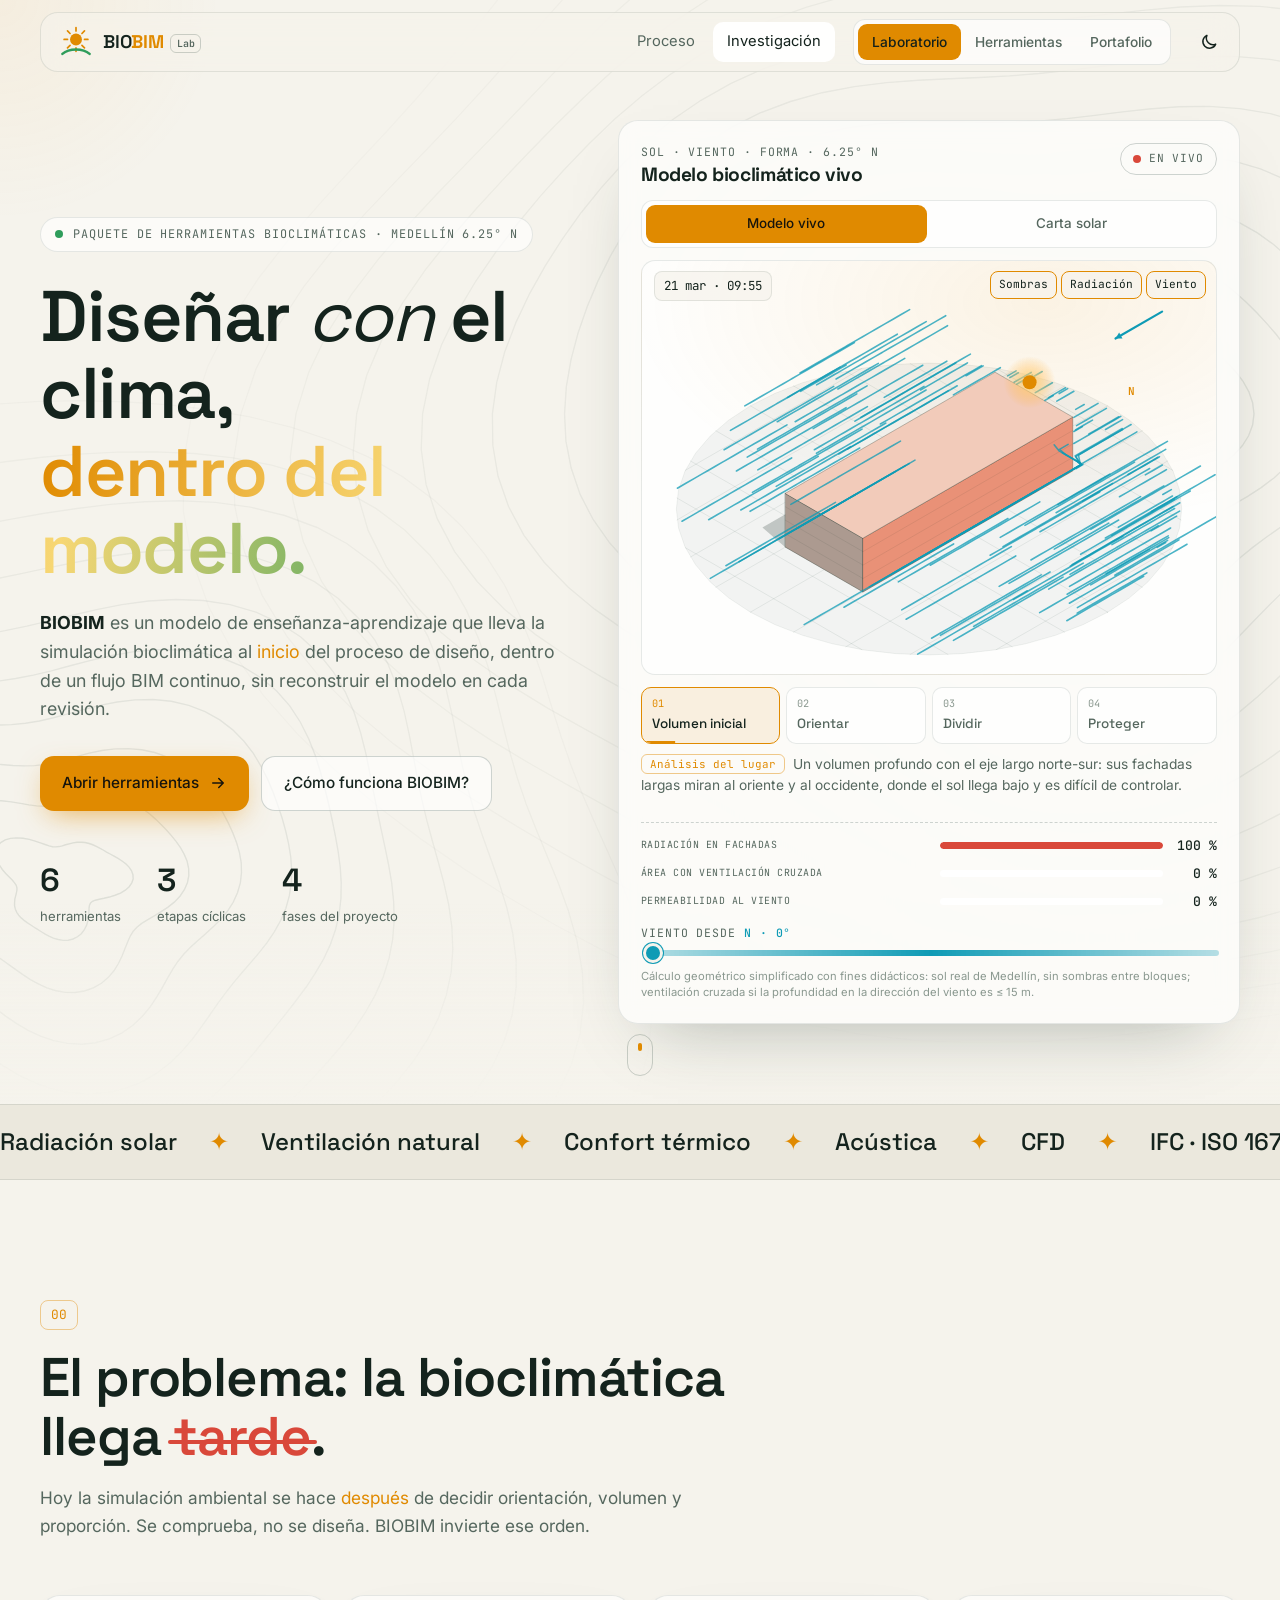
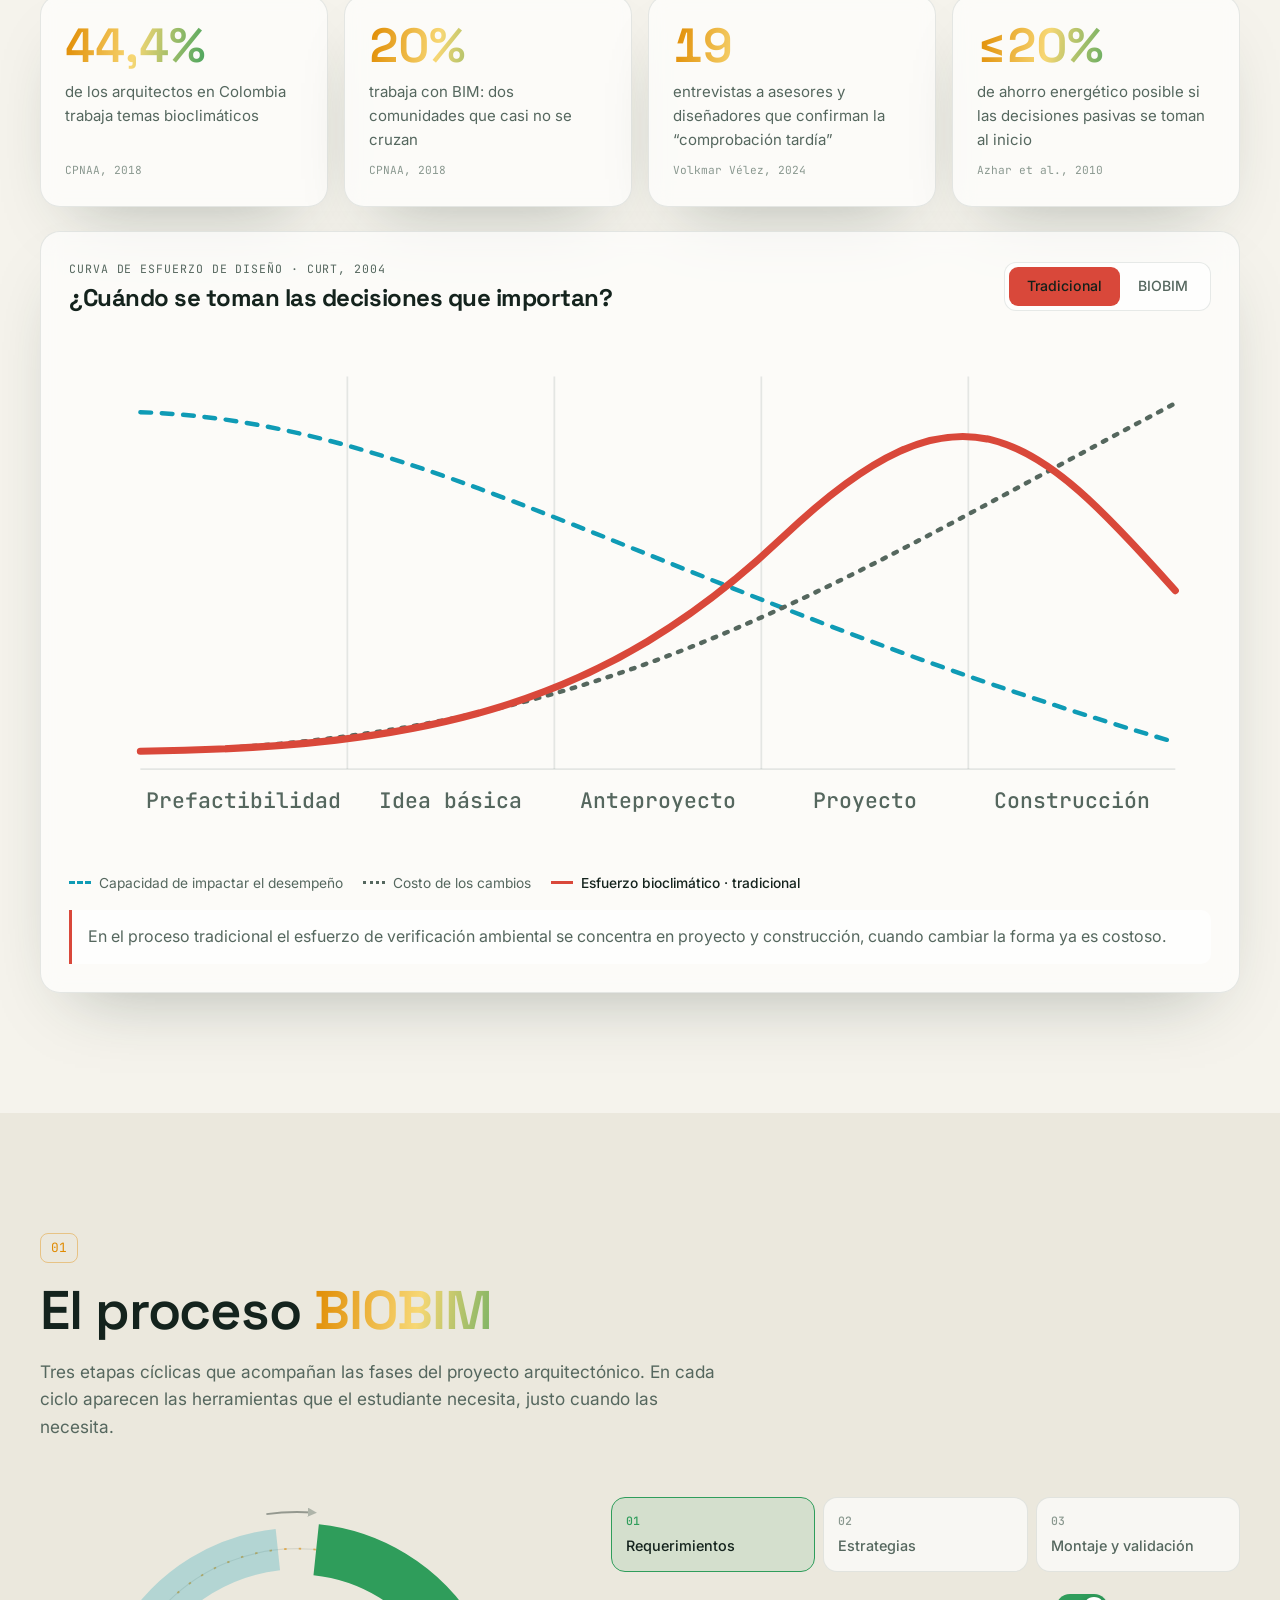
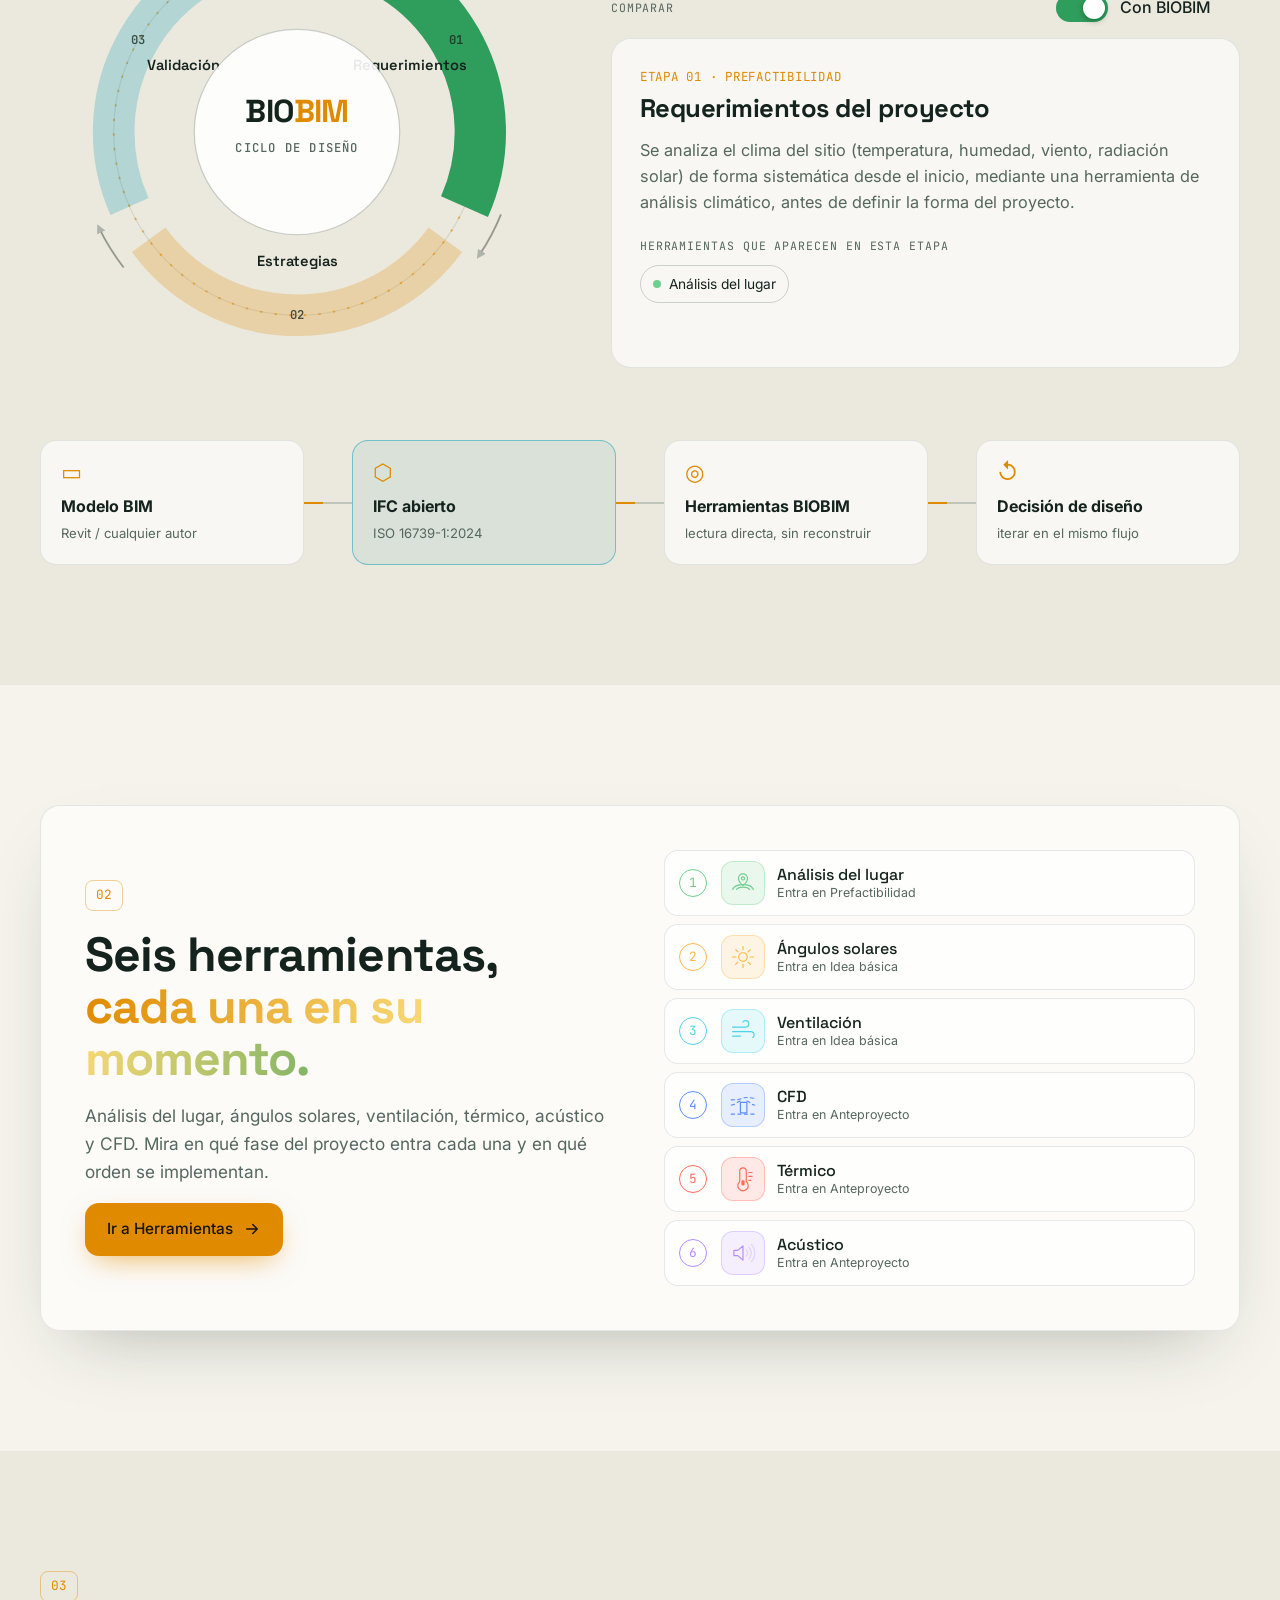
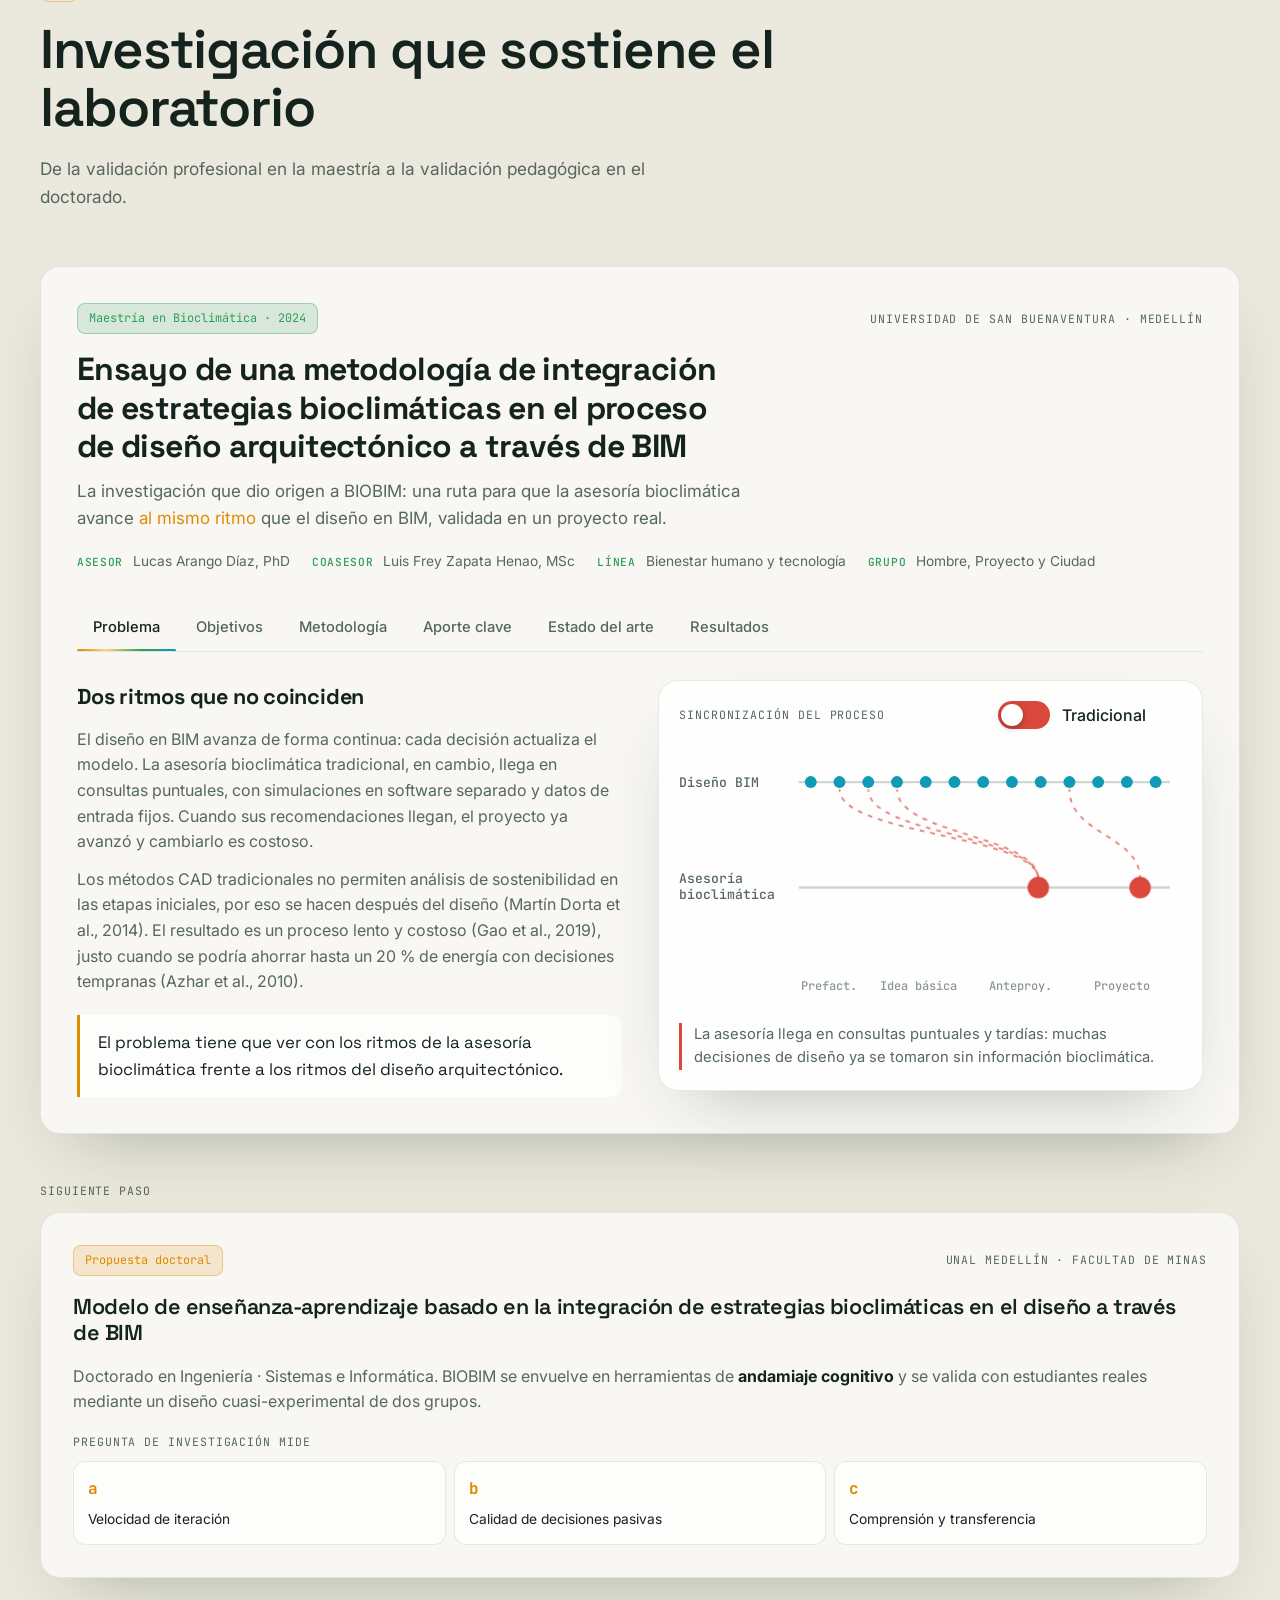
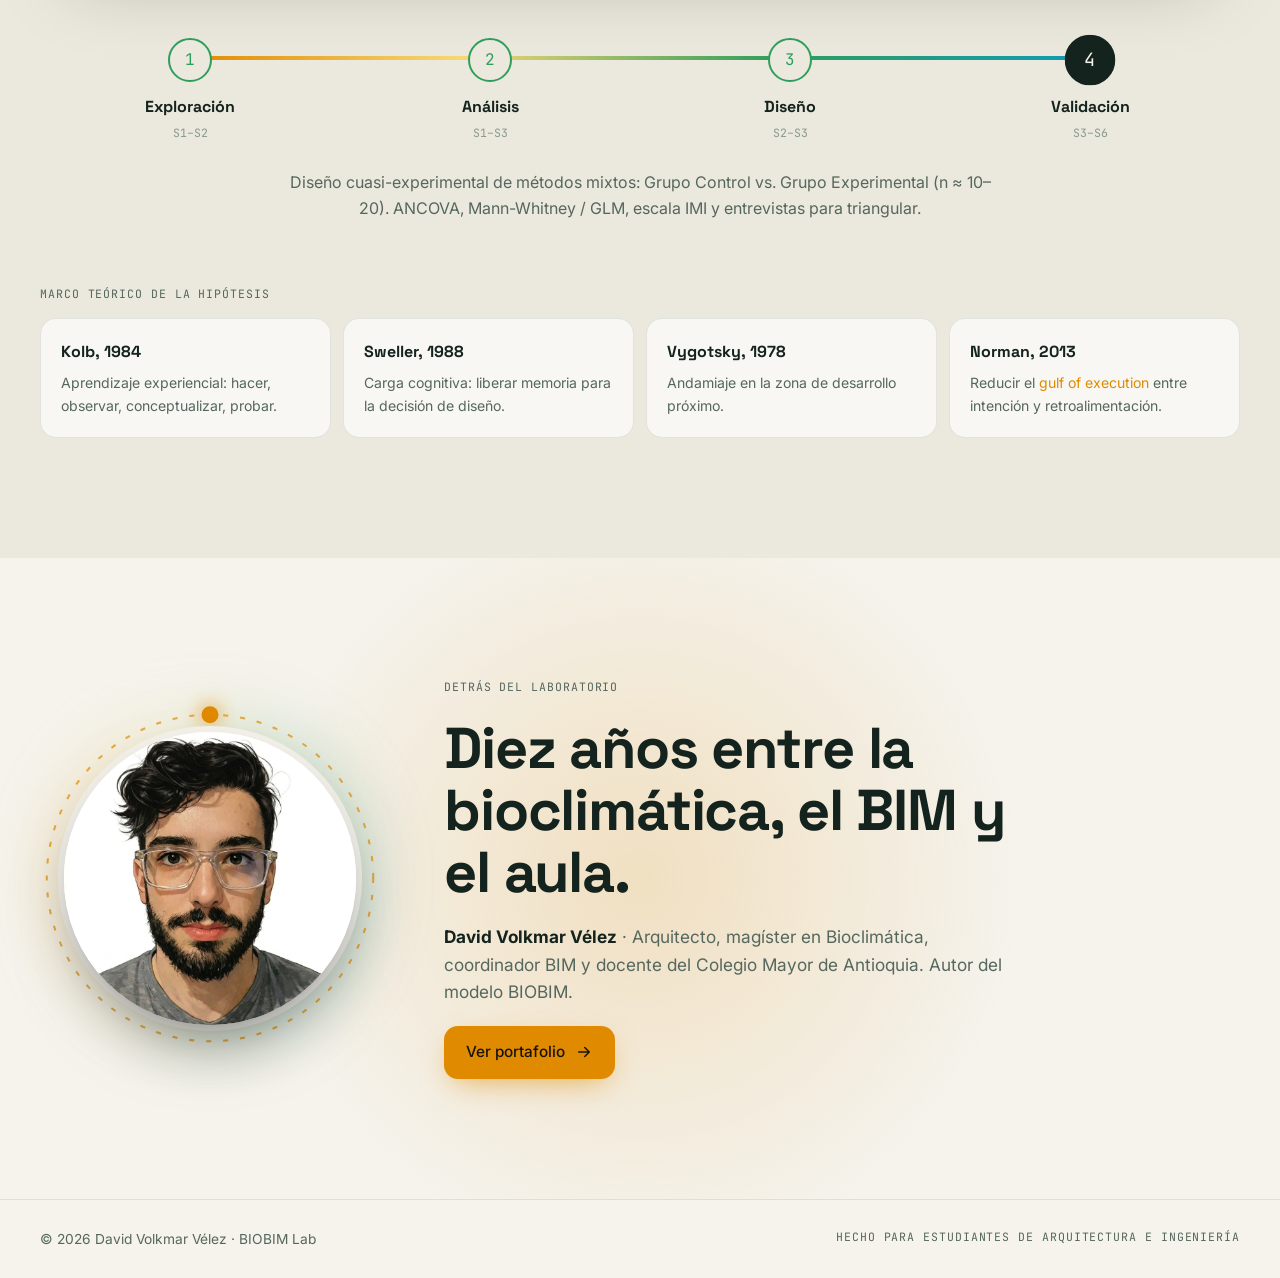
==== commit 0cf64cc6: "Add files via upload" ====
--- a/index.html
+++ b/index.html
@@ -84,11 +84,56 @@
         <div class="sunpath card reveal" id="sunpath">
           <div class="sp-head">
             <div>
-              <p class="mono tiny">Ángulos solares · 6.25° N</p>
-              <h3>Carta solar · Medellín</h3>
+              <p class="mono tiny" id="lmKicker">Sol · viento · forma · 6.25° N</p>
+              <h3 id="lmHeading">Modelo bioclimático vivo</h3>
             </div>
             <span class="live-pill"><i></i>En vivo</span>
           </div>
+
+          <div class="lm-modes" role="tablist" aria-label="Modo de la experiencia">
+            <button class="lm-mode is-on" role="tab" aria-selected="true" data-mode="model">Modelo vivo</button>
+            <button class="lm-mode" role="tab" aria-selected="false" data-mode="chart">Carta solar</button>
+          </div>
+
+          <!-- Modo 1 · Modelo vivo -->
+          <div class="lm-panel" data-panel="model">
+            <div class="lm-stage">
+              <canvas id="lmCanvas" role="img" aria-label="Volumen que se transforma según el sol y el viento"></canvas>
+              <div class="lm-clock mono" id="lmClock">21 mar · 09:00</div>
+              <div class="lm-layers" role="group" aria-label="Capas">
+                <button class="lm-layer is-on" data-layer="shadow" aria-pressed="true">Sombras</button>
+                <button class="lm-layer is-on" data-layer="heat" aria-pressed="true">Radiación</button>
+                <button class="lm-layer is-on" data-layer="wind" aria-pressed="true">Viento</button>
+              </div>
+            </div>
+
+            <ol class="lm-steps" id="lmSteps" aria-label="Decisiones de diseño"></ol>
+            <p class="lm-caption" id="lmCaption"></p>
+
+            <div class="lm-metrics">
+              <div class="lm-metric" style="--c:var(--heat)">
+                <span class="mono tiny">Radiación en fachadas</span>
+                <div class="lm-bar"><i id="lmRadBar"></i></div><b id="lmRad">100 %</b>
+              </div>
+              <div class="lm-metric" style="--c:var(--wind)">
+                <span class="mono tiny">Área con ventilación cruzada</span>
+                <div class="lm-bar"><i id="lmVentBar"></i></div><b id="lmVent">0 %</b>
+              </div>
+              <div class="lm-metric" style="--c:var(--leaf)">
+                <span class="mono tiny">Permeabilidad al viento</span>
+                <div class="lm-bar"><i id="lmPermBar"></i></div><b id="lmPerm">0 %</b>
+              </div>
+            </div>
+
+            <label class="lm-wind">
+              <span class="mono tiny">Viento desde <b id="lmWindLabel">N · 0°</b></span>
+              <input type="range" id="lmWind" min="0" max="359" step="1" value="0" />
+            </label>
+            <p class="lm-note">Cálculo geométrico simplificado con fines didácticos: sol real de Medellín, sin sombras entre bloques; ventilación cruzada si la profundidad en la dirección del viento es ≤ 15 m.</p>
+          </div>
+
+          <!-- Modo 2 · Carta solar -->
+          <div class="lm-panel" data-panel="chart" hidden>
           <svg viewBox="0 0 320 320" class="sp-svg" id="spSvg" role="img" aria-label="Diagrama de trayectoria solar">
             <defs>
               <radialGradient id="sunGlow"><stop offset="0" stop-color="#ffd27a" stop-opacity=".9"/><stop offset="1" stop-color="#ffb547" stop-opacity="0"/></radialGradient>
@@ -118,6 +163,7 @@
             <div><span class="mono tiny">altitud</span><b id="spAlt">—</b></div>
             <div><span class="mono tiny">azimut</span><b id="spAz">—</b></div>
             <div><span class="mono tiny">sombra</span><b id="spSh">—</b></div>
+          </div>
           </div>
         </div>
       </div>
@@ -775,7 +821,7 @@
             </svg>
             <img src="assets/2026_dvv.png" alt="Retrato de David Volkmar Vélez" />
           </div>
-          <p class="eyebrow"><span class="dot"></span> Medellín, Colombia · Mat. A38582017-1020464663</p>
+          <p class="eyebrow"><span class="dot"></span> Medellín, Colombia · Magíster en Bioclimática</p>
           <h1 class="pf-name">David<br /><span class="grad">Volkmar Vélez</span></h1>
           <p class="pf-roles" id="pfRoles" aria-live="polite">Arquitecto <span class="typed" id="typed"></span><span class="caret"></span></p>
           <p class="hero-lead">
--- a/assets/css/styles.css
+++ b/assets/css/styles.css
@@ -234,11 +234,11 @@
   content: ""; position: absolute; inset: auto 0 0 0; height: 200px;
   background: linear-gradient(to bottom, transparent, var(--bg)); pointer-events: none;
 }
-.hero-grid { position: relative; z-index: 2; display: grid; grid-template-columns: 1.15fr 0.85fr; gap: 56px; align-items: center; }
+.hero-grid { position: relative; z-index: 2; display: grid; grid-template-columns: 0.92fr 1.08fr; gap: 48px; align-items: center; }
 .eyebrow { display: inline-flex; align-items: center; gap: 10px; font-family: var(--f-mono); font-size: 0.74rem; letter-spacing: 0.08em; text-transform: uppercase; color: var(--muted); padding: 7px 14px; border: 1px solid var(--line); border-radius: 99px; background: var(--surface); }
 .dot { width: 8px; height: 8px; border-radius: 50%; background: var(--leaf); box-shadow: 0 0 0 0 var(--leaf); animation: pulse 2.2s infinite; }
 @keyframes pulse { 70% { box-shadow: 0 0 0 10px transparent; } 100% { box-shadow: 0 0 0 0 transparent; } }
-.hero-title { font-size: clamp(2.6rem, 6.4vw, 5.4rem); font-weight: 600; margin: 26px 0 22px; }
+.hero-title { font-size: clamp(2.6rem, 5.6vw, 4.8rem); font-weight: 600; margin: 26px 0 22px; }
 .hero-title em { font-style: italic; font-weight: 400; color: var(--text); font-family: var(--f-display); }
 .hero-lead { font-size: 1.12rem; color: var(--muted); max-width: 56ch; }
 .hero-lead strong { color: var(--text); }
@@ -1020,3 +1020,51 @@
 .route-rules li::before { content: counter(r); position: absolute; left: 14px; top: 13px; width: 22px; height: 22px; border-radius: 50%; display: grid; place-items: center; font: 600 0.72rem var(--f-mono); background: var(--sun); color: #16140c; }
 .route-rules b { color: var(--text); display: block; margin-bottom: 2px; }
 @media (max-width: 900px) { .route-rules ol { grid-template-columns: 1fr; } }
+
+/* =====================================================================
+   MODELO BIOCLIMÁTICO VIVO (hero)
+   ===================================================================== */
+.lm-modes { display: grid; grid-template-columns: 1fr 1fr; gap: 4px; padding: 4px; margin: 14px 0 12px; border-radius: 12px; background: var(--surface); border: 1px solid var(--line); }
+.lm-mode { padding: 8px 0; border-radius: 9px; font-size: 0.84rem; font-weight: 500; color: var(--muted); transition: background 0.3s, color 0.3s; }
+.lm-mode.is-on { background: var(--sun); color: #16140c; }
+
+.lm-stage { position: relative; border-radius: 14px; overflow: hidden; background: radial-gradient(120% 90% at 70% 10%, color-mix(in srgb, var(--sun) 10%, transparent), transparent 60%), var(--surface); border: 1px solid var(--line); }
+#lmCanvas { display: block; width: 100%; aspect-ratio: 1 / 0.72; }
+.lm-clock { position: absolute; left: 12px; top: 10px; font-size: 0.78rem; padding: 4px 9px; border-radius: 8px; background: color-mix(in srgb, var(--bg) 70%, transparent); border: 1px solid var(--line); }
+.lm-layers { position: absolute; right: 10px; top: 10px; display: flex; gap: 4px; }
+.lm-layer { font-size: 0.7rem; font-family: var(--f-mono); padding: 4px 8px; border-radius: 8px; border: 1px solid var(--line-2); background: color-mix(in srgb, var(--bg) 70%, transparent); color: var(--faint); transition: color 0.3s, border-color 0.3s; }
+.lm-layer.is-on { color: var(--text); border-color: var(--sun); }
+
+.lm-steps { list-style: none; margin: 12px 0 0; padding: 0; display: grid; grid-template-columns: repeat(4, 1fr); gap: 6px; }
+.lm-step { position: relative; width: 100%; overflow: hidden; display: flex; flex-direction: column; align-items: flex-start; gap: 1px; padding: 8px 10px; border-radius: 10px; border: 1px solid var(--line); background: var(--surface); text-align: left; transition: border-color 0.3s, background 0.3s; }
+.lm-step span { font-size: 0.64rem; color: var(--faint); }
+.lm-step b { font-family: var(--f-display); font-weight: 500; font-size: 0.84rem; color: var(--muted); }
+.lm-step.is-past span { color: var(--leaf); }
+.lm-step.is-on { border-color: var(--sun); background: color-mix(in srgb, var(--sun) 10%, transparent); }
+.lm-step.is-on b { color: var(--text); }
+.lm-step.is-on span { color: var(--sun); }
+.lm-prog { position: absolute; left: 0; bottom: 0; height: 2px; width: 100%; background: var(--sun); transform-origin: left; transform: scaleX(0); }
+.lm-step:not(.is-on) .lm-prog { transform: scaleX(0) !important; }
+
+.lm-caption { margin-top: 10px; font-size: 0.86rem; color: var(--muted); min-height: 4.2em; line-height: 1.5; }
+.lm-tool { display: inline-block; margin-right: 8px; padding: 1px 8px; border-radius: 6px; font-family: var(--f-mono); font-size: 0.68rem; color: var(--sun); border: 1px solid color-mix(in srgb, var(--sun) 45%, transparent); vertical-align: 1px; }
+
+.lm-metrics { display: grid; gap: 7px; margin-top: 10px; padding-top: 12px; border-top: 1px dashed var(--line-2); }
+.lm-metric { display: grid; grid-template-columns: minmax(0, 1.3fr) 1fr 44px; align-items: center; gap: 10px; }
+.lm-metric .tiny { font-size: 0.62rem; letter-spacing: 0.05em; }
+.lm-bar { height: 7px; border-radius: 6px; background: var(--surface-2); overflow: hidden; }
+.lm-bar i { display: block; height: 100%; width: 0; border-radius: 6px; background: var(--c); transition: width 0.35s linear; }
+.lm-metric b { font-family: var(--f-mono); font-weight: 500; font-size: 0.82rem; text-align: right; font-variant-numeric: tabular-nums; }
+
+.lm-wind { display: grid; gap: 6px; margin-top: 12px; }
+.lm-wind b { color: var(--wind); font-weight: 500; }
+.lm-wind input[type="range"] { background: linear-gradient(90deg, color-mix(in srgb, var(--wind) 30%, transparent), var(--wind), color-mix(in srgb, var(--wind) 30%, transparent)); }
+.lm-wind input[type="range"]::-webkit-slider-thumb { background: var(--wind); box-shadow: 0 0 0 1px var(--wind); }
+.lm-wind input[type="range"]::-moz-range-thumb { background: var(--wind); }
+.lm-note { margin-top: 10px; font-size: 0.7rem; color: var(--faint); line-height: 1.45; }
+
+@media (max-width: 620px) {
+  .lm-steps { grid-template-columns: repeat(2, 1fr); }
+  .lm-metric { grid-template-columns: 1fr 70px 40px; }
+  .lm-layers { top: auto; bottom: 8px; right: 8px; }
+}
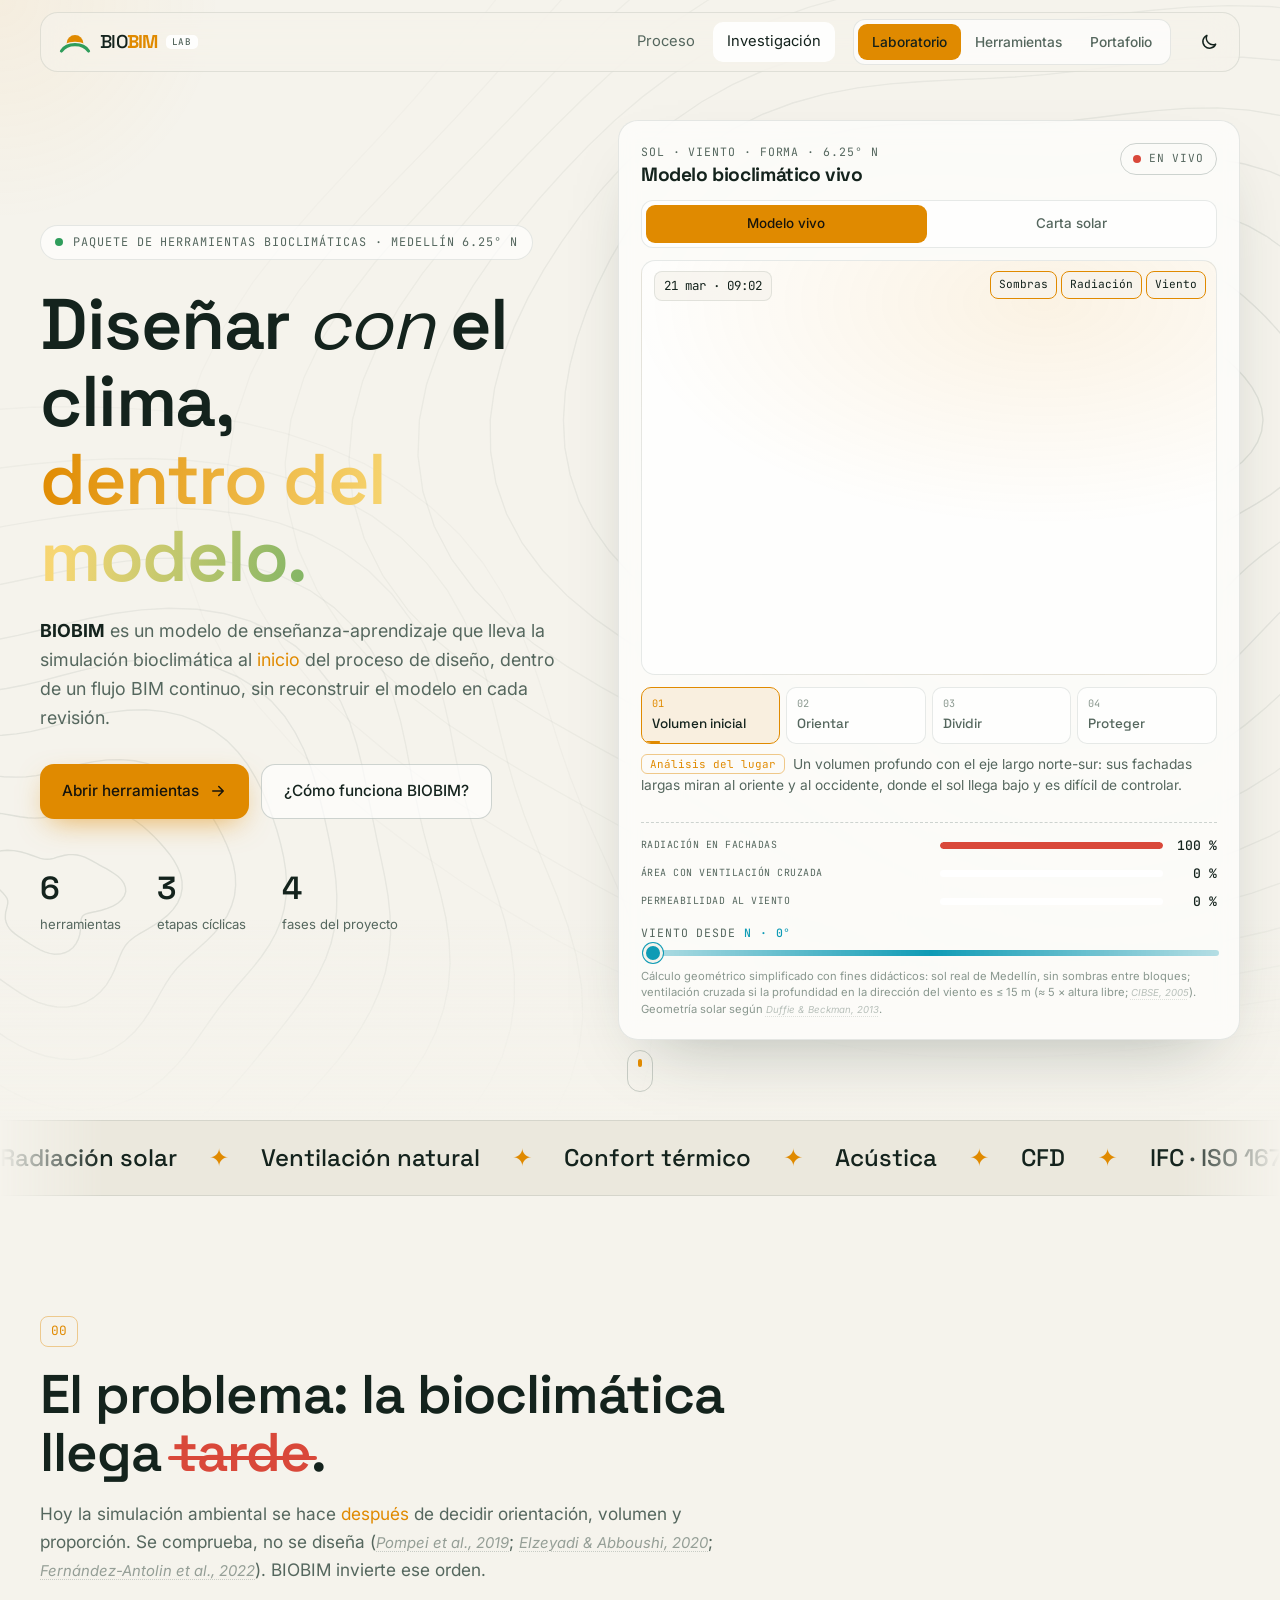
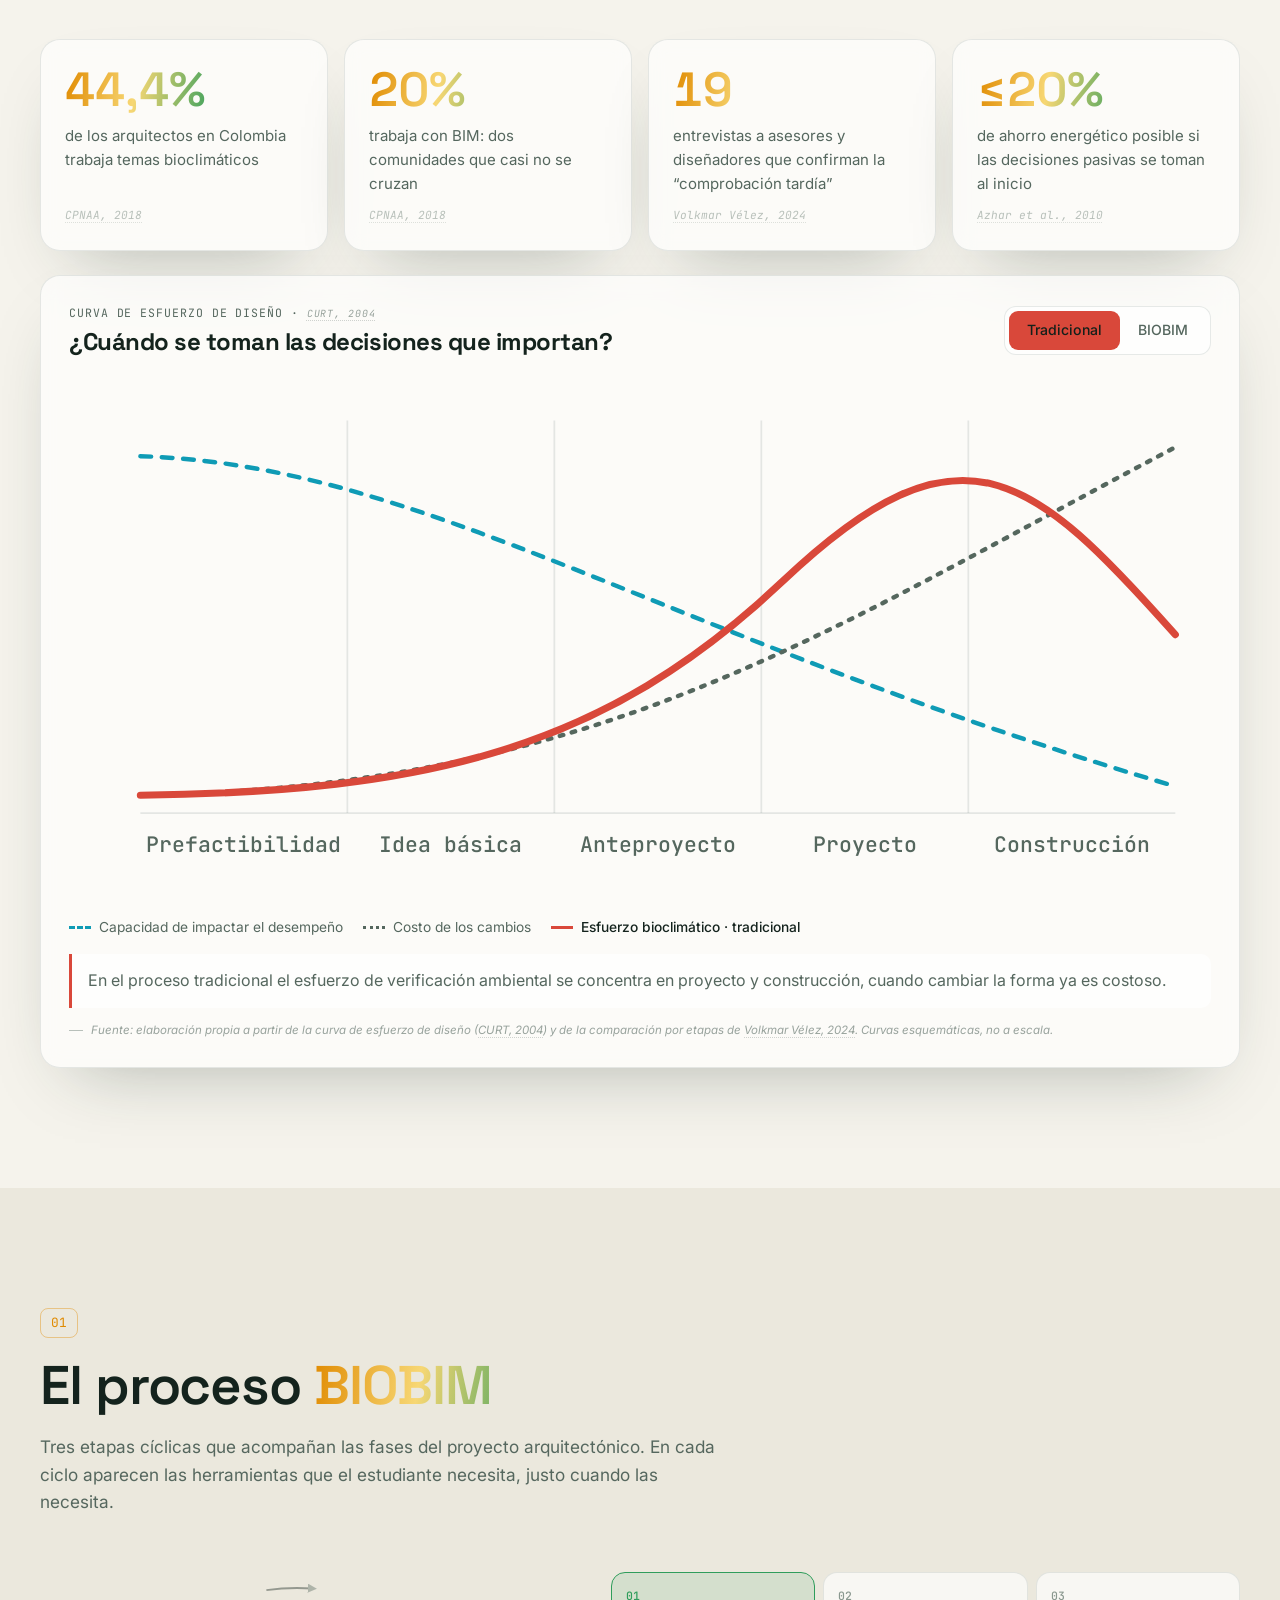
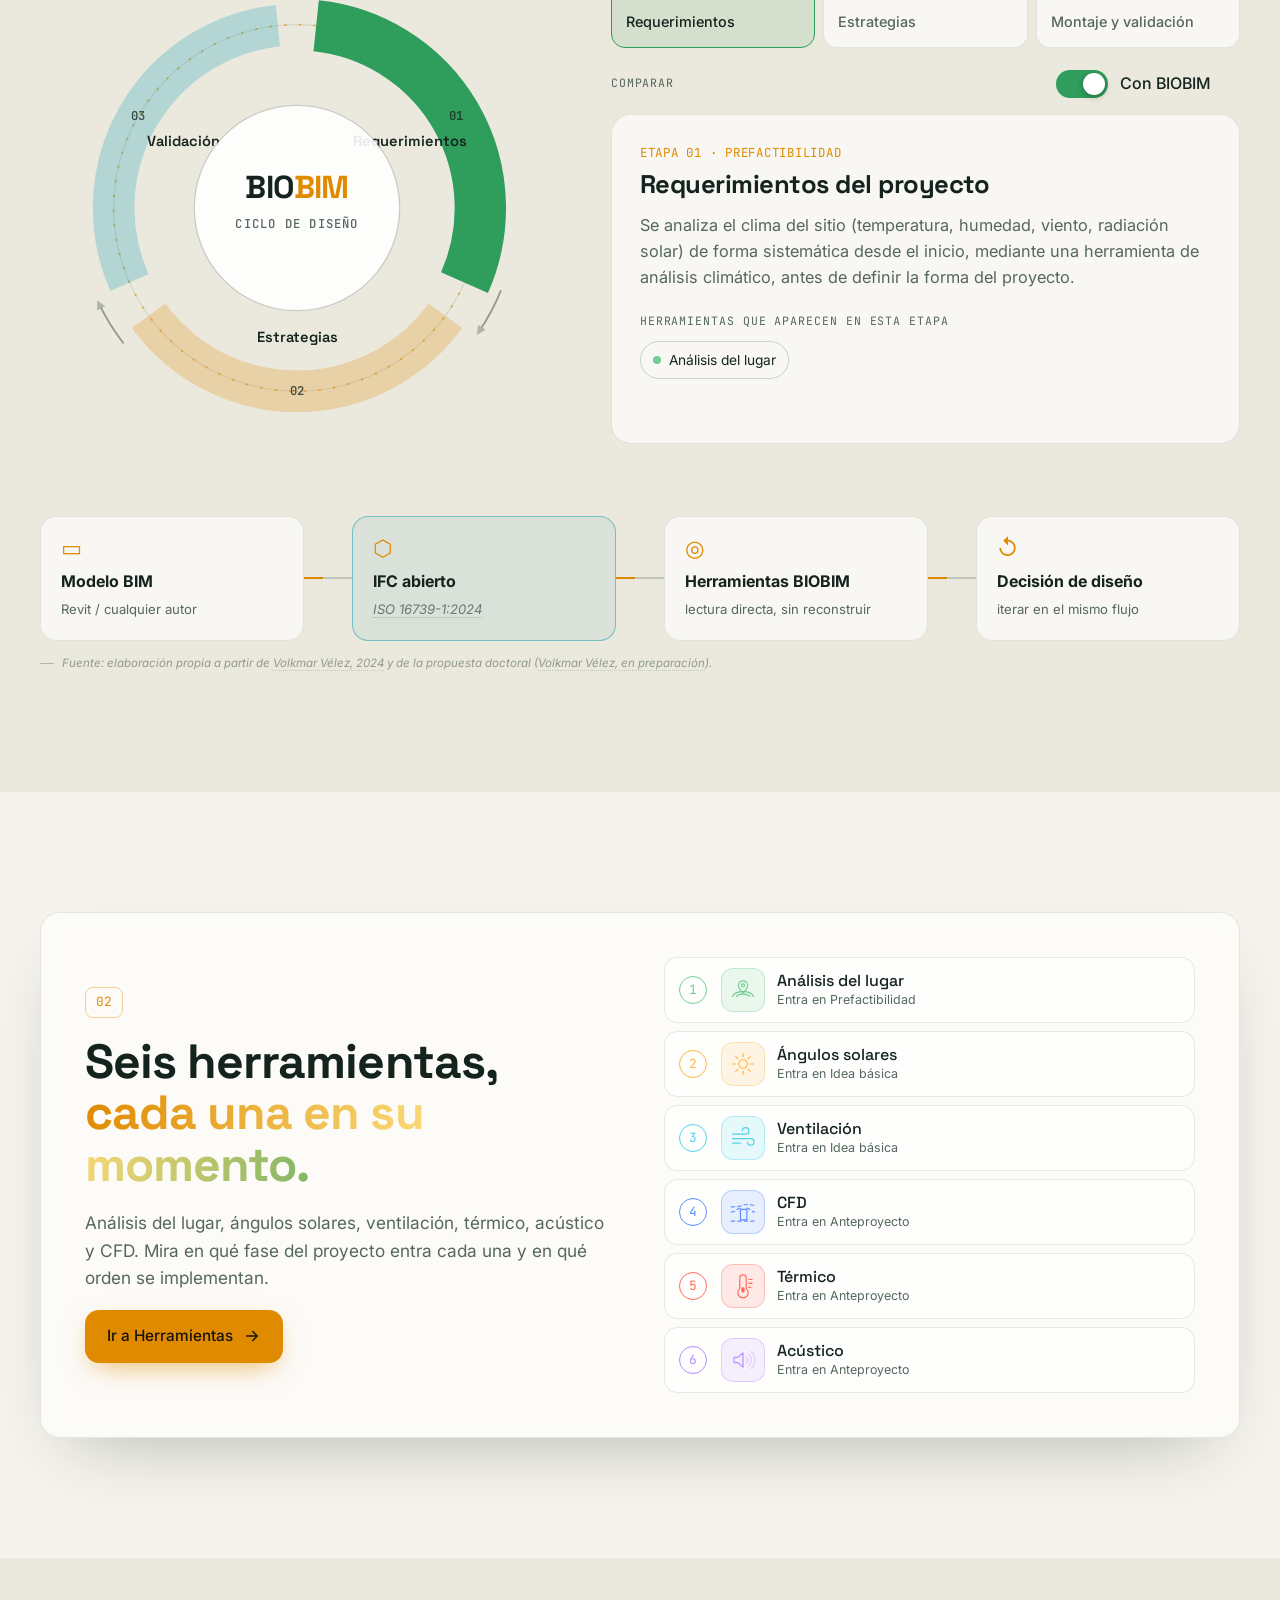
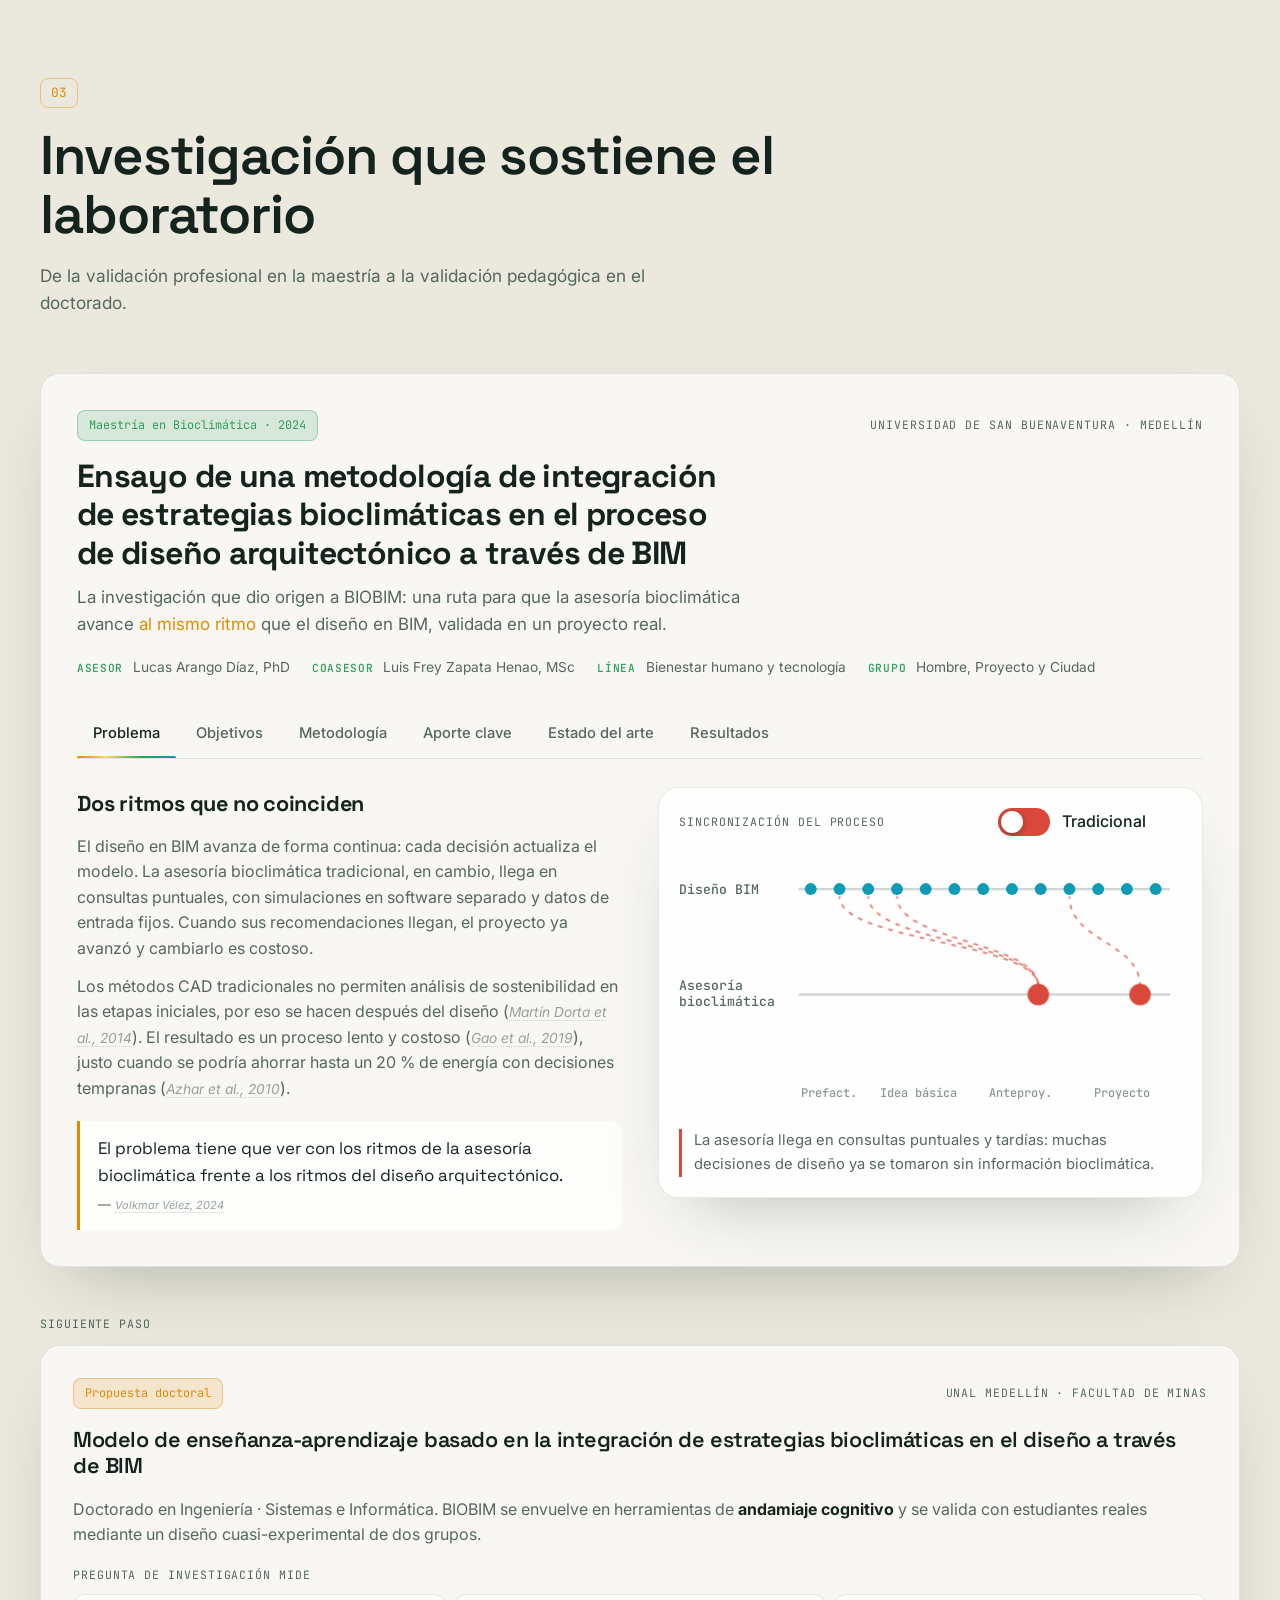
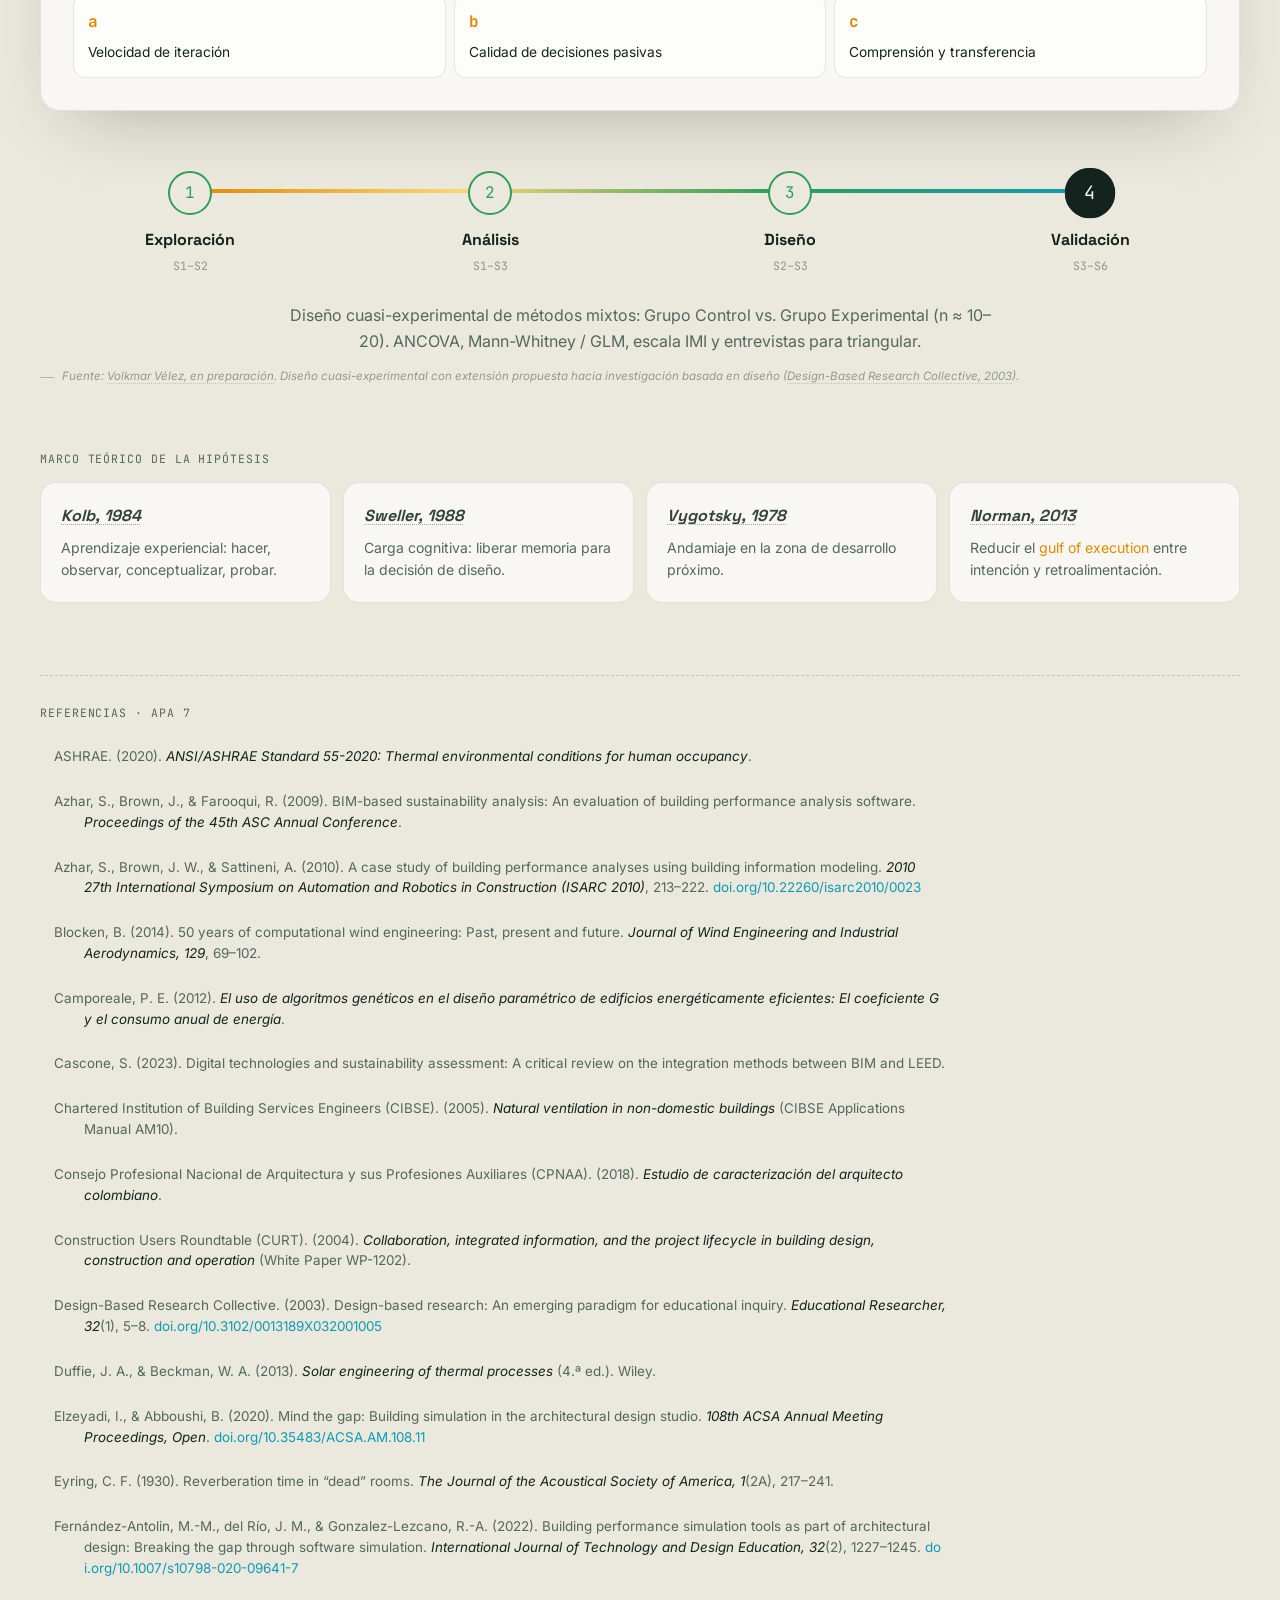
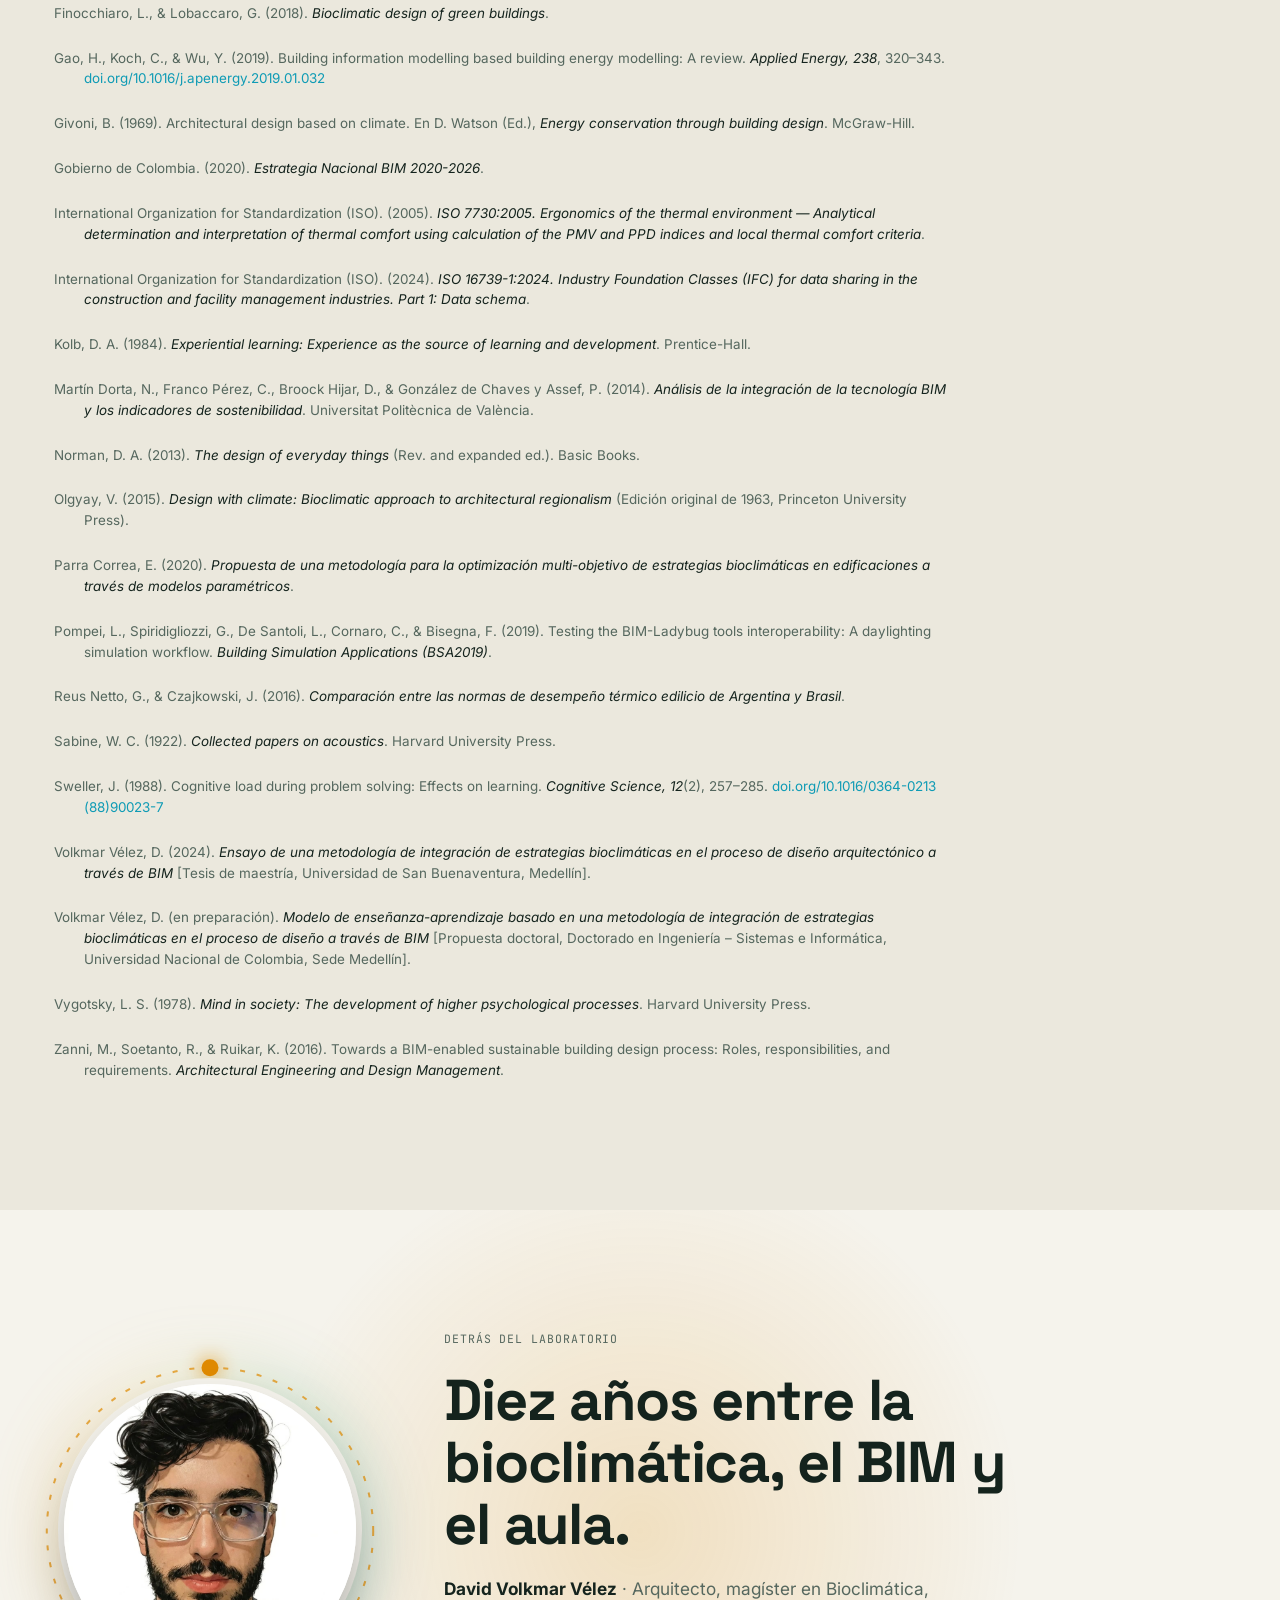
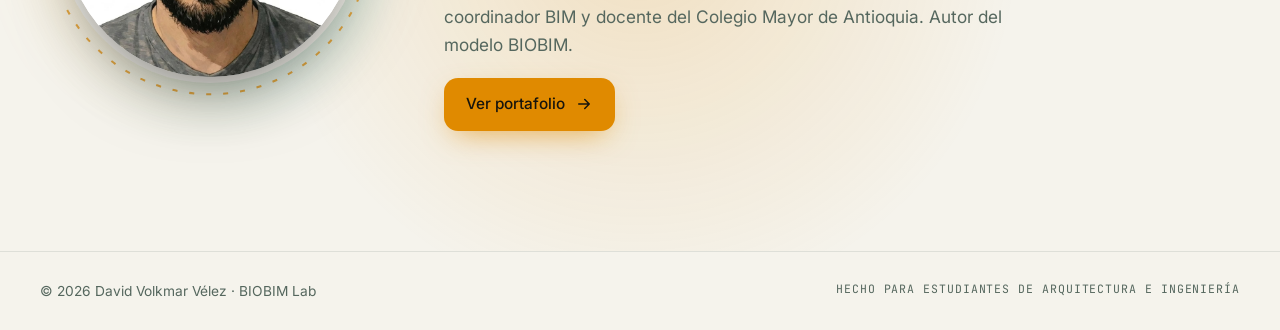
==== commit 98ca669a: "Add files via upload" ====
--- a/index.html
+++ b/index.html
@@ -9,7 +9,7 @@
   <link rel="preconnect" href="https://fonts.gstatic.com" crossorigin />
   <link href="https://fonts.googleapis.com/css2?family=Inter:wght@300;400;500;600&family=Space+Grotesk:wght@400;500;600;700&family=JetBrains+Mono:wght@400;500&display=swap" rel="stylesheet" />
   <link rel="stylesheet" href="assets/css/styles.css" />
-  <link rel="icon" href="data:image/svg+xml,%3Csvg xmlns='http://www.w3.org/2000/svg' viewBox='0 0 32 32'%3E%3Ccircle cx='16' cy='16' r='7' fill='%23ffb547'/%3E%3Cpath d='M4 24c6-6 18-6 24 0' stroke='%236fcf8e' stroke-width='3' fill='none' stroke-linecap='round'/%3E%3C/svg%3E" />
+  <link rel="icon" type="image/svg+xml" href="assets/brand/favicon.svg" />
 </head>
 <body>
   <div class="progress" aria-hidden="true"><span id="progressBar"></span></div>
@@ -18,12 +18,18 @@
   <!-- ================= NAV ================= -->
   <header class="nav" id="nav">
     <a href="#inicio" class="brand" data-view-link="lab">
-      <svg viewBox="0 0 40 40" class="brand-mark" aria-hidden="true">
-        <circle cx="20" cy="17" r="7" class="bm-sun" />
-        <g class="bm-rays"><path d="M20 3v4M20 27v4M6 17h4M30 17h4M10 7l3 3M27 24l3 3M30 7l-3 3M13 24l-3 3" /></g>
-        <path d="M4 34c8-7 24-7 32 0" class="bm-hill" />
+      <svg viewBox="0 0 32 32" class="brand-mark" aria-hidden="true">
+        <defs>
+          <mask id="bbNavHorizon" maskUnits="userSpaceOnUse" x="-4" y="-14" width="40" height="46">
+            <rect x="-4" y="-14" width="40" height="46" fill="#fff" />
+            <path d="M2.5 25C8 16.5 24 16.5 29.5 25V32H2.5Z" fill="#000" />
+            <path d="M2.5 25C8 16.5 24 16.5 29.5 25" fill="none" stroke="#000" stroke-width="6" stroke-linecap="round" />
+          </mask>
+        </defs>
+        <g mask="url(#bbNavHorizon)"><g class="bm-rise"><circle cx="16" cy="17.5" r="8.4" class="bm-sun" /></g></g>
+        <path d="M2.5 25C8 16.5 24 16.5 29.5 25" class="bm-horizon" />
       </svg>
-      <span>BIO<b>BIM</b><small>Lab</small></span>
+      <span class="brand-word">BIO<b>BIM</b><small>Lab</small></span>
     </a>
 
     <nav class="nav-links" id="navLinks" aria-label="Principal">
@@ -129,7 +135,7 @@
               <span class="mono tiny">Viento desde <b id="lmWindLabel">N · 0°</b></span>
               <input type="range" id="lmWind" min="0" max="359" step="1" value="0" />
             </label>
-            <p class="lm-note">Cálculo geométrico simplificado con fines didácticos: sol real de Medellín, sin sombras entre bloques; ventilación cruzada si la profundidad en la dirección del viento es ≤ 15 m.</p>
+            <p class="lm-note">Cálculo geométrico simplificado con fines didácticos: sol real de Medellín, sin sombras entre bloques; ventilación cruzada si la profundidad en la dirección del viento es ≤ 15 m (≈ 5 × altura libre; <cite data-ref="cibse2005"></cite>). Geometría solar según <cite data-ref="duffie2013"></cite>.</p>
           </div>
 
           <!-- Modo 2 · Carta solar -->
@@ -186,7 +192,7 @@
           <span class="sec-num">00</span>
           <h2>El problema: la bioclimática llega <span class="strike">tarde</span>.</h2>
           <p class="sec-lead">
-            Hoy la simulación ambiental se hace <em>después</em> de decidir orientación, volumen y proporción. Se comprueba, no se diseña.
+            Hoy la simulación ambiental se hace <em>después</em> de decidir orientación, volumen y proporción. Se comprueba, no se diseña (<cite data-ref="pompei2019"></cite>; <cite data-ref="elzeyadi2020"></cite>; <cite data-ref="fernandez2022"></cite>).
             BIOBIM invierte ese orden.
           </p>
         </div>
@@ -195,22 +201,22 @@
           <article class="stat card reveal tilt">
             <b class="counter" data-to="44.4" data-dec="1" data-suffix="%">0</b>
             <p>de los arquitectos en Colombia trabaja temas bioclimáticos</p>
-            <span class="src">CPNAA, 2018</span>
+            <span class="src"><cite data-ref="cpnaa2018"></cite></span>
           </article>
           <article class="stat card reveal tilt">
             <b class="counter" data-to="20" data-suffix="%">0</b>
             <p>trabaja con BIM: dos comunidades que casi no se cruzan</p>
-            <span class="src">CPNAA, 2018</span>
+            <span class="src"><cite data-ref="cpnaa2018"></cite></span>
           </article>
           <article class="stat card reveal tilt">
             <b class="counter" data-to="19">0</b>
             <p>entrevistas a asesores y diseñadores que confirman la “comprobación tardía”</p>
-            <span class="src">Volkmar Vélez, 2024</span>
+            <span class="src"><cite data-ref="volkmar2024"></cite></span>
           </article>
           <article class="stat card reveal tilt">
             <b class="counter" data-prefix="≤" data-to="20" data-suffix="%">0</b>
             <p>de ahorro energético posible si las decisiones pasivas se toman al inicio</p>
-            <span class="src">Azhar et al., 2010</span>
+            <span class="src"><cite data-ref="azhar2010"></cite></span>
           </article>
         </div>
 
@@ -218,7 +224,7 @@
         <div class="effort card reveal" id="effort">
           <div class="effort-head">
             <div>
-              <p class="mono tiny">Curva de esfuerzo de diseño · CURT, 2004</p>
+              <p class="mono tiny">Curva de esfuerzo de diseño · <cite data-ref="curt2004"></cite></p>
               <h3>¿Cuándo se toman las decisiones que importan?</h3>
             </div>
             <div class="toggle" role="radiogroup" aria-label="Modo de proceso">
@@ -258,6 +264,7 @@
             En el proceso tradicional el esfuerzo de verificación ambiental se concentra en proyecto y construcción,
             cuando cambiar la forma ya es costoso.
           </p>
+          <p class="fig-src">Fuente: elaboración propia a partir de la curva de esfuerzo de diseño (<cite data-ref="curt2004"></cite>) y de la comparación por etapas de <cite data-ref="volkmar2024"></cite>. Curvas esquemáticas, no a escala.</p>
         </div>
       </div>
     </section>
@@ -323,12 +330,13 @@
         <div class="flow reveal">
           <div class="flow-node"><span class="fn-ic">▭</span><b>Modelo BIM</b><small>Revit / cualquier autor</small></div>
           <div class="flow-line"><i></i></div>
-          <div class="flow-node accent"><span class="fn-ic">⬡</span><b>IFC abierto</b><small>ISO 16739-1:2024</small></div>
+          <div class="flow-node accent"><span class="fn-ic">⬡</span><b>IFC abierto</b><small><cite data-ref="iso16739">ISO 16739-1:2024</cite></small></div>
           <div class="flow-line"><i></i></div>
           <div class="flow-node"><span class="fn-ic">◎</span><b>Herramientas BIOBIM</b><small>lectura directa, sin reconstruir</small></div>
           <div class="flow-line"><i></i></div>
           <div class="flow-node"><span class="fn-ic">↺</span><b>Decisión de diseño</b><small>iterar en el mismo flujo</small></div>
         </div>
+          <p class="fig-src">Fuente: elaboración propia a partir de <cite data-ref="volkmar2024"></cite> y de la propuesta doctoral (<cite data-ref="volkmarProp"></cite>).</p>
       </div>
     </section>
 
@@ -402,11 +410,12 @@
                 </p>
                 <p>
                   Los métodos CAD tradicionales no permiten análisis de sostenibilidad en las etapas iniciales, por eso se hacen
-                  después del diseño (Martín Dorta et al., 2014). El resultado es un proceso lento y costoso (Gao et al., 2019),
-                  justo cuando se podría ahorrar hasta un 20 % de energía con decisiones tempranas (Azhar et al., 2010).
+                  después del diseño (<cite data-ref="martin2014"></cite>). El resultado es un proceso lento y costoso (<cite data-ref="gao2019"></cite>),
+                  justo cuando se podría ahorrar hasta un 20 % de energía con decisiones tempranas (<cite data-ref="azhar2010"></cite>).
                 </p>
                 <blockquote class="msc-quote">
                   El problema tiene que ver con los ritmos de la asesoría bioclimática frente a los ritmos del diseño arquitectónico.
+                  <footer><cite data-ref="volkmar2024"></cite></footer>
                 </blockquote>
               </div>
               <div class="sync card" id="sync">
@@ -470,6 +479,7 @@
                 <p class="method-out" id="methodOut"></p>
               </div>
             </div>
+          <p class="fig-src">Fuente: metodología y cronograma de <cite data-ref="volkmar2024"></cite>.</p>
           </div>
 
           <!-- Aporte -->
@@ -520,27 +530,27 @@
                 <b>Simulaciones</b>
                 <p>La parte analítica y de revisión del proceso de diseño: qué se puede delegar al software y qué requiere criterio humano.</p>
                 <ul>
-                  <li>Parra Correa (2020): optimización multiobjetivo con modelos paramétricos.</li>
-                  <li>Finocchiaro y Lobaccaro (2018): <i>Bioclimatic Design of Green Buildings</i>.</li>
-                  <li>Camporeale (2012): algoritmos genéticos en diseño energéticamente eficiente.</li>
+                  <li><cite data-ref="parra2020">Parra Correa (2020)</cite>: optimización multiobjetivo con modelos paramétricos.</li>
+                  <li><cite data-ref="finocchiaro2018">Finocchiaro y Lobaccaro (2018)</cite>: <i>Bioclimatic Design of Green Buildings</i>.</li>
+                  <li><cite data-ref="camporeale2012">Camporeale (2012)</cite>: algoritmos genéticos en diseño energéticamente eficiente.</li>
                 </ul>
               </div>
               <div class="axis tilt" style="--c:var(--leaf)">
                 <b>Marco normativo</b>
                 <p>La alineación con métricas nacionales e internacionales de sostenibilidad.</p>
                 <ul>
-                  <li>Estrategia Nacional BIM 2020-2026 (Gobierno de Colombia).</li>
-                  <li>Reus Netto y Czajkowski (2016): normas de desempeño térmico en Argentina y Brasil.</li>
-                  <li>Cascone (2023): integración entre BIM y LEED.</li>
+                  <li><cite data-ref="gobcol2020">Estrategia Nacional BIM 2020-2026 (Gobierno de Colombia, 2020)</cite>.</li>
+                  <li><cite data-ref="reus2016">Reus Netto y Czajkowski (2016)</cite>: normas de desempeño térmico en Argentina y Brasil.</li>
+                  <li><cite data-ref="cascone2023">Cascone (2023)</cite>: integración entre BIM y LEED.</li>
                 </ul>
               </div>
               <div class="axis tilt" style="--c:var(--wind)">
                 <b>BIM y sostenibilidad</b>
                 <p>Cómo aplicar decisiones ambientales dentro del modelo de información.</p>
                 <ul>
-                  <li>Martín Dorta et al. (2014): BIM e indicadores de sostenibilidad.</li>
-                  <li>Zanni et al. (2016): roles y requisitos del diseño sostenible con BIM.</li>
-                  <li>Azhar et al. (2009, 2010): análisis de desempeño basados en BIM.</li>
+                  <li><cite data-ref="martin2014">Martín Dorta et al. (2014)</cite>: BIM e indicadores de sostenibilidad.</li>
+                  <li><cite data-ref="zanni2016">Zanni et al. (2016)</cite>: roles y requisitos del diseño sostenible con BIM.</li>
+                  <li>Azhar et al. (<cite data-ref="azhar2009">2009</cite>, <cite data-ref="azhar2010">2010</cite>): análisis de desempeño basados en BIM.</li>
                 </ul>
               </div>
             </div>
@@ -569,6 +579,7 @@
                   <li>No involucró estudiantes ni midió resultados de aprendizaje.</li>
                   <li>No contó con grupo de control.</li>
                 </ul>
+                <p class="fig-src" style="margin:0 0 12px">Fuente: resultados de <cite data-ref="volkmar2024"></cite>, tal como se reportan en la propuesta doctoral (<cite data-ref="volkmarProp"></cite>).</p>
                 <p class="bridge">Estas preguntas abiertas son el punto de partida de la propuesta doctoral. ↓</p>
               </div>
             </div>
@@ -608,20 +619,29 @@
             <button class="phase" data-p="3"><span>4</span><b>Validación</b><small>S3–S6</small></button>
           </div>
           <p class="phase-desc" id="phaseDesc"></p>
+          <p class="fig-src">Fuente: <cite data-ref="volkmarProp"></cite>. Diseño cuasi-experimental con extensión propuesta hacia investigación basada en diseño (<cite data-ref="dbr2003"></cite>).</p>
         </div>
 
         <!-- Marco teórico -->
         <div class="theory reveal">
           <p class="mono tiny">Marco teórico de la hipótesis</p>
           <div class="theory-grid">
-            <div class="th tilt"><b>Kolb, 1984</b><span>Aprendizaje experiencial: hacer, observar, conceptualizar, probar.</span></div>
-            <div class="th tilt"><b>Sweller, 1988</b><span>Carga cognitiva: liberar memoria para la decisión de diseño.</span></div>
-            <div class="th tilt"><b>Vygotsky, 1978</b><span>Andamiaje en la zona de desarrollo próximo.</span></div>
-            <div class="th tilt"><b>Norman, 2013</b><span>Reducir el <em>gulf of execution</em> entre intención y retroalimentación.</span></div>
-          </div>
-        </div>
-      </div>
-    </section>
+            <div class="th tilt"><b><cite data-ref="kolb1984"></cite></b><span>Aprendizaje experiencial: hacer, observar, conceptualizar, probar.</span></div>
+            <div class="th tilt"><b><cite data-ref="sweller1988"></cite></b><span>Carga cognitiva: liberar memoria para la decisión de diseño.</span></div>
+            <div class="th tilt"><b><cite data-ref="vygotsky1978"></cite></b><span>Andamiaje en la zona de desarrollo próximo.</span></div>
+            <div class="th tilt"><b><cite data-ref="norman2013"></cite></b><span>Reducir el <em>gulf of execution</em> entre intención y retroalimentación.</span></div>
+          </div>
+        </div>
+
+        <!-- Referencias (lista única del sitio, generada desde assets/js/references.js) -->
+        <div class="refs-block reveal" id="referencias">
+          <p class="mono tiny">Referencias · APA 7</p>
+          <ol class="ref-list" data-refs-for="all"></ol>
+        </div>
+      </div>
+    </section>
+
+
 
     <!-- CTA hacia portafolio -->
     <section class="section cta-band">
@@ -683,7 +703,7 @@
             <p class="mono tiny">¿Por qué este orden?</p>
             <ol>
               <li><b>De lo general a lo específico.</b> Sitio → volumen → planta → envolvente → recinto, al ritmo en que el modelo gana definición.</li>
-              <li><b>De menor a mayor exigencia técnica.</b> Primero la orientación, casi obligatoria; al final, las estrategias que requieren simulación.</li>
+              <li><b>De menor a mayor exigencia técnica.</b> Primero la orientación, casi obligatoria; al final, las estrategias que requieren simulación (<cite data-ref="volkmarProp"></cite>).</li>
               <li><b>Cada paso usa los resultados del anterior.</b> Ninguna herramienta entra antes de tener los datos que necesita.</li>
             </ol>
           </div>
@@ -719,6 +739,7 @@
             <div class="pc-tools" id="pcTools"></div>
           </div>
         </div>
+          <p class="fig-src">Fuente: alcance, resultados y criterios por fase según <cite data-ref="volkmar2024"></cite>.</p>
       </div>
     </section>
 
@@ -763,6 +784,7 @@
             <table class="crit-table" id="critTable"></table>
           </div>
         </div>
+          <p class="fig-src">Fuente: criterios bioclimáticos por fase según <cite data-ref="volkmar2024"></cite>; asignación de herramientas BIOBIM, elaboración propia.</p>
       </div>
     </section>
 
@@ -796,7 +818,7 @@
           <span class="sec-num">05</span>
           <h2>Ecosistema de simulación de referencia</h2>
           <p class="sec-lead">
-            Programas profesionales revisados en la investigación. Las herramientas BIOBIM no los reemplazan: preparan al
+            Programas profesionales revisados en la investigación (<cite data-ref="volkmar2024"></cite>). Las herramientas BIOBIM no los reemplazan: preparan al
             estudiante para entender qué preguntar, cuándo y con qué nivel de detalle antes de llegar a ellos.
           </p>
         </div>
@@ -806,6 +828,7 @@
         </div>
       </div>
     </section>
+
   </main>
 
   <!-- =====================================================================
@@ -988,6 +1011,7 @@
         <div class="md-arrow" aria-hidden="true">→</div>
         <div><p class="mono tiny">Salidas</p><ul id="mdOut"></ul></div>
       </div>
+      <div class="md-refs" id="mdRefs"></div>
       <p class="md-learn"><span class="mono tiny">Aprendes a</span><br /><b id="mdLearn"></b></p>
       <div class="md-actions" id="mdActions"></div>
     </div>
@@ -995,6 +1019,7 @@
 
   <div class="toast" id="toast" role="status" aria-live="polite"></div>
 
+  <script src="assets/js/references.js"></script>
   <script src="assets/js/tools-config.js"></script>
   <script src="assets/js/main.js"></script>
 </body>
--- a/assets/css/styles.css
+++ b/assets/css/styles.css
@@ -159,14 +159,20 @@
   transition: transform 0.5s var(--ease), background 0.4s;
 }
 .nav.is-hidden { transform: translate(-50%, -120%); }
-.brand { display: flex; align-items: center; gap: 10px; font-family: var(--f-display); font-weight: 600; font-size: 1.15rem; letter-spacing: -0.01em; }
-.brand b { color: var(--sun); font-weight: 700; }
-.brand small { font-family: var(--f-mono); font-size: 0.62rem; margin-left: 6px; padding: 2px 6px; border: 1px solid var(--line-2); border-radius: 6px; color: var(--muted); vertical-align: middle; }
-.brand-mark { width: 34px; height: 34px; }
-.bm-sun { fill: var(--sun); }
-.bm-rays path { stroke: var(--sun); stroke-width: 2; stroke-linecap: round; fill: none; }
-.bm-rays { transform-origin: 20px 17px; animation: spin 18s linear infinite; }
-.bm-hill { stroke: var(--leaf); stroke-width: 3; fill: none; stroke-linecap: round; }
+/* Marca BIOBIM: sol naciente sobre el horizonte-bóveda (retícula 32 × 32) */
+.brand { display: flex; align-items: center; gap: 9px; }
+.brand-mark { width: 32px; height: 32px; flex: 0 0 32px; overflow: visible; }
+/* La salida inicial (.bm-rise) y el hover (.bm-sun) van en grupos distintos para no bloquearse */
+.bm-rise { transform-box: view-box; animation: sunrise 1.3s 0.2s var(--ease) both; }
+.bm-sun { fill: var(--sun); transform-box: view-box; transition: transform 0.75s cubic-bezier(0.34, 1.4, 0.64, 1), filter 0.5s ease; }
+.bm-horizon { fill: none; stroke: var(--leaf); stroke-width: 3.2; stroke-linecap: round; }
+/* Hover: el sol sale completo sobre el horizonte y se guarda al retirar el mouse */
+.brand:hover .bm-sun, .brand:focus-visible .bm-sun { transform: translateY(-10.6px); filter: drop-shadow(0 0 3px color-mix(in srgb, var(--sun) 70%, transparent)); transition-timing-function: cubic-bezier(0.34, 1.4, 0.64, 1), ease; }
+.brand:not(:hover) .bm-sun { transition-duration: 0.6s, 0.4s; transition-timing-function: var(--ease), ease; }
+@keyframes sunrise { from { transform: translateY(9px); } }
+.brand-word { display: inline-flex; align-items: baseline; font-family: var(--f-display); font-weight: 500; font-size: 1.16rem; letter-spacing: -0.035em; line-height: 1; }
+.brand-word b { color: var(--sun); font-weight: 700; letter-spacing: -0.045em; }
+.brand-word small { align-self: center; margin-left: 8px; padding: 3px 6px 2px; border-radius: 5px; font-family: var(--f-mono); font-size: 0.58rem; font-weight: 500; letter-spacing: 0.08em; text-transform: uppercase; color: var(--muted); background: var(--surface-2); }
 @keyframes spin { to { transform: rotate(360deg); } }
 
 .nav-links { display: flex; gap: 4px; margin-left: auto; }
@@ -290,11 +296,21 @@
 .sp-read .tiny { font-size: 0.62rem; }
 
 /* ---------- Marquee ---------- */
-.marquee { position: relative; z-index: 1; overflow: hidden; border-block: 1px solid var(--line); padding: 18px 0; background: var(--bg-2); }
-.marquee-track { display: flex; gap: 32px; width: max-content; animation: marquee 40s linear infinite; font-family: var(--f-display); font-size: 1.5rem; font-weight: 500; }
-.marquee-track i { color: var(--sun); font-style: normal; }
-.marquee:hover .marquee-track { animation-play-state: paused; }
+/* Franja tipo teleprompter: corre siempre (también con "reducir movimiento"), se detiene al pasar el mouse.
+   Sin `gap`: cada elemento lleva su margen para que las dos copias midan exactamente el 50 % y el bucle no salte. */
+.marquee {
+  position: relative; z-index: 1; overflow: hidden; border-block: 1px solid var(--line); padding: 18px 0; background: var(--bg-2);
+  -webkit-mask-image: linear-gradient(90deg, transparent, #000 8%, #000 92%, transparent);
+  mask-image: linear-gradient(90deg, transparent, #000 8%, #000 92%, transparent);
+}
+.marquee-track { display: flex; align-items: center; width: max-content; animation: marquee 38s linear infinite !important; font-family: var(--f-display); font-size: 1.5rem; font-weight: 500; will-change: transform; }
+.marquee-track > * { margin-right: 32px; flex: 0 0 auto; }
+.marquee-track span { transition: color 0.3s ease !important; }
+.marquee-track span:hover { color: var(--sun); }
+.marquee-track i { color: var(--sun); font-style: normal; display: inline-block; animation: sparkle 3.2s ease-in-out infinite !important; }
+.marquee:hover .marquee-track { animation-play-state: paused !important; }
 @keyframes marquee { to { transform: translateX(-50%); } }
+@keyframes sparkle { 0%, 100% { transform: scale(1) rotate(0deg); opacity: 1; } 50% { transform: scale(0.7) rotate(45deg); opacity: 0.55; } }
 
 /* ---------- Sections ---------- */
 .section { position: relative; z-index: 1; padding: 120px 0; }
@@ -444,25 +460,69 @@
 .tool-go { position: absolute; top: 24px; right: 24px; width: 40px; height: 40px; border-radius: 50%; display: grid; place-items: center; border: 1px solid var(--line-2); transition: transform 0.4s var(--ease), background 0.3s, border-color 0.3s; }
 .tool-go svg { width: 16px; height: 16px; stroke: currentColor; stroke-width: 2; fill: none; }
 .tool:hover .tool-go { transform: rotate(-45deg); background: var(--c); border-color: var(--c); color: #111; }
-
-/* Animated icon parts */
-.ic-rays { transform-origin: 20px 20px; transition: transform 1.2s var(--ease); }
-.tool:hover .ic-rays { transform: rotate(90deg); }
-.ic-wind path { stroke-dasharray: 40; stroke-dashoffset: 0; }
-.tool:hover .ic-wind path { animation: windDash 1.4s linear infinite; }
-@keyframes windDash { to { stroke-dashoffset: -80; } }
-.ic-therm-fill { transform-origin: 20px 30px; transform: scaleY(0.4); transition: transform 0.9s var(--ease); fill: var(--c); stroke: none; }
-.tool:hover .ic-therm-fill { transform: scaleY(1); }
-.ic-wave { opacity: 0.3; transition: opacity 0.3s; }
-.tool:hover .ic-wave { animation: wave 1.2s ease-in-out infinite; }
-.tool:hover .ic-wave:nth-of-type(2) { animation-delay: 0.2s; }
-.tool:hover .ic-wave:nth-of-type(3) { animation-delay: 0.4s; }
-@keyframes wave { 50% { opacity: 1; } }
+/* Íconos animados de las herramientas.
+   Se animan al pasar el mouse (o con el foco del teclado) por su tarjeta: catálogo, ruta,
+   mapa, fases y adelanto del laboratorio. Llevan !important para seguir animando aunque el
+   sistema pida "reducir movimiento", igual que el modelo vivo del inicio. */
+.tool-ic svg * { transform-box: view-box; }
+:is(.tool, .rstep, .teaser-order li, .pc-tool, .mg-tool) .tool-ic { transition: transform 0.5s var(--ease), background 0.4s ease !important; }
+:is(.tool, .rstep, .teaser-order li, .pc-tool, .mg-tool):is(:hover, :focus-visible) .tool-ic { transform: translateY(-2px); background: color-mix(in srgb, var(--c) 24%, transparent); }
+.ic-core, .ic-bldg { transition: fill 0.4s ease !important; }
+
+/* 1 · Análisis del lugar: el alfiler rebota sobre el sitio y las curvas de nivel respiran */
+.ic-pin { transform-origin: 20px 24px; }
+.ic-pinshadow { fill: var(--c); stroke: none; opacity: 0.35; transform-origin: 20px 25.2px; }
+.ic-contour { transform-origin: 20px 30px; }
+:is(.tool, .rstep, .teaser-order li, .pc-tool, .mg-tool):is(:hover, :focus-visible) .ic-pin { animation: pinDrop 1.1s cubic-bezier(0.3, 1.4, 0.5, 1) infinite !important; }
+:is(.tool, .rstep, .teaser-order li, .pc-tool, .mg-tool):is(:hover, :focus-visible) .ic-pinshadow { animation: pinShadow 1.1s cubic-bezier(0.3, 1.4, 0.5, 1) infinite !important; }
+:is(.tool, .rstep, .teaser-order li, .pc-tool, .mg-tool):is(:hover, :focus-visible) .ic-contour { animation: contourPulse 2.2s ease-in-out infinite !important; }
+:is(.tool, .rstep, .teaser-order li, .pc-tool, .mg-tool):is(:hover, :focus-visible) .ic-contour.c2 { animation-delay: 0.3s !important; }
+@keyframes pinDrop { 0%, 100% { transform: translateY(0); } 45% { transform: translateY(-4px); } }
+@keyframes pinShadow { 0%, 100% { transform: scale(1); opacity: 0.35; } 45% { transform: scale(0.55); opacity: 0.15; } }
+@keyframes contourPulse { 0%, 100% { transform: scale(1); opacity: 1; } 50% { transform: scale(1.08, 1.14); opacity: 0.55; } }
+
+/* 2 · Ángulos solares: los rayos giran y se expanden, el núcleo late y se llena */
+.ic-rays, .ic-core { transform-origin: 20px 20px; }
+:is(.tool, .rstep, .teaser-order li, .pc-tool, .mg-tool):is(:hover, :focus-visible) .ic-rays { animation: raysTurn 2.4s linear infinite !important; }
+:is(.tool, .rstep, .teaser-order li, .pc-tool, .mg-tool):is(:hover, :focus-visible) .ic-core { fill: color-mix(in srgb, var(--c) 40%, transparent); animation: corePulse 1.2s ease-in-out infinite !important; }
+@keyframes raysTurn { 0% { transform: rotate(0deg) scale(1); } 50% { transform: rotate(22.5deg) scale(1.18); } 100% { transform: rotate(45deg) scale(1); } }
+@keyframes corePulse { 50% { transform: scale(1.12); } }
+
+/* 3 · Ventilación: el aire fluye en ráfagas a distintas velocidades */
+:is(.tool, .rstep, .teaser-order li, .pc-tool, .mg-tool):is(:hover, :focus-visible) .ic-wind { animation: windSway 1.8s ease-in-out infinite !important; }
+:is(.tool, .rstep, .teaser-order li, .pc-tool, .mg-tool):is(:hover, :focus-visible) .ic-wind path { stroke-dasharray: 9 4; animation: windFlow 1.1s linear infinite !important; }
+:is(.tool, .rstep, .teaser-order li, .pc-tool, .mg-tool):is(:hover, :focus-visible) .ic-wind .w2 { animation-duration: 0.85s !important; }
+:is(.tool, .rstep, .teaser-order li, .pc-tool, .mg-tool):is(:hover, :focus-visible) .ic-wind .w3 { animation-duration: 0.65s !important; }
+@keyframes windFlow { to { stroke-dashoffset: -26; } }
+@keyframes windSway { 50% { transform: translateX(1.5px); } }
+
+/* 4 · Térmico: el mercurio sube y baja, las marcas de la escala se encienden en orden */
+.ic-therm-fill { transform-origin: 20px 30px; transform: scaleY(0.4); fill: var(--c); stroke: none; }
+:is(.tool, .rstep, .teaser-order li, .pc-tool, .mg-tool):is(:hover, :focus-visible) .ic-therm-fill { animation: thermRise 2s ease-in-out infinite !important; }
+:is(.tool, .rstep, .teaser-order li, .pc-tool, .mg-tool):is(:hover, :focus-visible) .ic-ticks path { animation: tickBlink 2s ease-in-out infinite !important; }
+:is(.tool, .rstep, .teaser-order li, .pc-tool, .mg-tool):is(:hover, :focus-visible) .ic-ticks .t2 { animation-delay: 0.25s !important; }
+:is(.tool, .rstep, .teaser-order li, .pc-tool, .mg-tool):is(:hover, :focus-visible) .ic-ticks .t3 { animation-delay: 0.5s !important; }
+@keyframes thermRise { 0%, 100% { transform: scaleY(0.4); } 50% { transform: scaleY(1); } }
+@keyframes tickBlink { 0%, 100% { opacity: 0.3; } 50% { opacity: 1; } }
+
+/* 5 · Acústico: el altavoz late y las ondas salen una tras otra */
+.ic-wave { opacity: 0.35; }
+.ic-spk { transform-origin: 13px 20px; }
+:is(.tool, .rstep, .teaser-order li, .pc-tool, .mg-tool):is(:hover, :focus-visible) .ic-spk { animation: spkBeat 0.6s ease-in-out infinite !important; }
+:is(.tool, .rstep, .teaser-order li, .pc-tool, .mg-tool):is(:hover, :focus-visible) .ic-wave { animation: waveOut 1.2s ease-out infinite !important; }
+:is(.tool, .rstep, .teaser-order li, .pc-tool, .mg-tool):is(:hover, :focus-visible) .ic-wave.v2 { animation-delay: 0.2s !important; }
+:is(.tool, .rstep, .teaser-order li, .pc-tool, .mg-tool):is(:hover, :focus-visible) .ic-wave.v3 { animation-delay: 0.4s !important; }
+@keyframes spkBeat { 50% { transform: scale(1.08); } }
+@keyframes waveOut { 0% { opacity: 0.15; transform: translateX(-2px); } 40% { opacity: 1; } 100% { opacity: 0.15; transform: translateX(2px); } }
+
+/* 6 · CFD: las líneas de corriente fluyen alrededor del edificio */
 .ic-stream { stroke-dasharray: 5 5; }
-.tool:hover .ic-stream { animation: windDash 2s linear infinite; }
-.ic-contour { transition: transform 0.8s var(--ease); transform-origin: 20px 22px; }
-.tool:hover .ic-contour:nth-of-type(1) { transform: scale(1.12); }
-.tool:hover .ic-contour:nth-of-type(2) { transform: scale(0.9); }
+:is(.tool, .rstep, .teaser-order li, .pc-tool, .mg-tool):is(:hover, :focus-visible) .ic-bldg { fill: color-mix(in srgb, var(--c) 30%, transparent); }
+:is(.tool, .rstep, .teaser-order li, .pc-tool, .mg-tool):is(:hover, :focus-visible) .ic-stream { animation: streamFlow 0.9s linear infinite !important; }
+:is(.tool, .rstep, .teaser-order li, .pc-tool, .mg-tool):is(:hover, :focus-visible) .ic-stream.s2,
+:is(.tool, .rstep, .teaser-order li, .pc-tool, .mg-tool):is(:hover, :focus-visible) .ic-stream.s3 { animation-duration: 0.65s !important; }
+:is(.tool, .rstep, .teaser-order li, .pc-tool, .mg-tool):is(:hover, :focus-visible) .ic-stream.s4 { animation-duration: 1.3s !important; }
+@keyframes streamFlow { to { stroke-dashoffset: -20; } }
 
 /* ---------- Research ---------- */
 .research { display: grid; grid-template-columns: 1fr 1fr; gap: 20px; }
@@ -677,7 +737,7 @@
   .stage-tabs { grid-template-columns: 1fr; }
   .rq-grid { grid-template-columns: 1fr; }
   .nav { padding: 0 6px 0 12px; gap: 6px; }
-  .brand span { display: none; }
+  .brand-word { display: none; }
   .vs-btn { padding: 7px 10px; font-size: 0.8rem; }
   .hero-meta { gap: 22px; }
   .sp-read { grid-template-columns: repeat(3, 1fr); row-gap: 12px; }
@@ -1068,3 +1128,57 @@
   .lm-metric { grid-template-columns: 1fr 70px 40px; }
   .lm-layers { top: auto; bottom: 8px; right: 8px; }
 }
+
+/* =====================================================================
+   CITAS Y REFERENCIAS (APA 7)
+   ===================================================================== */
+/* Citas discretas: cursiva, más pequeñas y translúcidas; recuperan intensidad al pasar el mouse */
+cite[data-ref] {
+  font-style: italic; font-size: 0.86em; opacity: 0.6; cursor: help; color: inherit;
+  text-decoration: underline dotted color-mix(in srgb, currentColor 45%, transparent);
+  text-decoration-thickness: 1px; text-underline-offset: 3px;
+  border-radius: 3px; transition: color 0.2s, background 0.2s, opacity 0.2s;
+}
+cite[data-ref]:hover, cite[data-ref]:focus-visible { opacity: 1; color: var(--sun); background: color-mix(in srgb, var(--sun) 10%, transparent); outline: none; }
+/* En títulos (marco teórico) y leyendas la cita es el propio texto: mantiene su tamaño */
+.th b cite[data-ref], .axis li cite[data-ref], .flow-node cite[data-ref] { font-size: 1em; opacity: 0.85; }
+.src cite[data-ref] { font-size: 1em; }
+
+.ref-tip {
+  position: fixed; z-index: 150; padding: 14px 16px; border-radius: 12px;
+  background: var(--bg-2); border: 1px solid var(--line-2); box-shadow: 0 20px 50px -15px rgba(0, 0, 0, 0.6);
+  font-size: 0.84rem; line-height: 1.5; color: var(--text);
+  opacity: 0; visibility: hidden; transform: translateY(4px);
+  transition: opacity 0.2s ease, transform 0.2s ease, visibility 0.2s !important;
+}
+.ref-tip.show { opacity: 1; visibility: visible; transform: none; }
+.ref-tip p { margin: 0 0 6px; }
+.ref-tip a { color: var(--wind); word-break: break-all; font-size: 0.8rem; }
+.ref-tip .tiny { display: block; margin-top: 8px; font-size: 0.62rem; color: var(--faint); }
+
+.fig-src { margin-top: 14px; font-size: 0.72rem; font-style: italic; color: var(--muted); opacity: 0.6; line-height: 1.5; }
+.fig-src cite[data-ref] { font-size: 1em; opacity: 1; }
+.fig-src::before { content: ""; display: inline-block; width: 14px; height: 1px; margin-right: 8px; vertical-align: middle; background: var(--faint); }
+.msc-quote footer { margin-top: 6px; font-family: var(--f-body); font-size: 0.8rem; color: var(--muted); }
+.msc-quote footer::before { content: "— "; }
+
+/* Lista única de referencias al final de Investigación */
+.refs-block { margin-top: 72px; padding-top: 28px; border-top: 1px dashed var(--line-2); }
+.refs-block .ref-list { margin-top: 14px; }
+.ref-list { margin: 0; padding: 0; list-style: none; display: grid; gap: 4px; max-width: 920px; }
+.ref-list li {
+  padding: 10px 14px 10px 44px; text-indent: -30px; border-radius: 10px;
+  font-size: 0.84rem; line-height: 1.55; color: var(--muted); transition: background 0.3s;
+}
+.ref-list li i { color: var(--text); }
+.ref-list li a { color: var(--wind); word-break: break-all; }
+.ref-list li:hover { background: var(--surface); }
+.ref-list li.flash { animation: refFlash 2s ease !important; }
+@keyframes refFlash { 0%, 40% { background: color-mix(in srgb, var(--sun) 18%, transparent); } 100% { background: transparent; } }
+
+.md-refs:empty { display: none; }
+.md-refs { padding-top: 14px; border-top: 1px dashed var(--line-2); }
+.md-refs ul { margin: 8px 0 0; padding-left: 18px; font-size: 0.82rem; color: var(--muted); display: grid; gap: 6px; }
+.md-refs a { color: var(--wind); word-break: break-all; }
+.md-cites { margin-top: 6px; font-size: 0.9rem; color: var(--faint); }
+.md-cites cite[data-ref] { font-size: 1em; opacity: 0.8; }
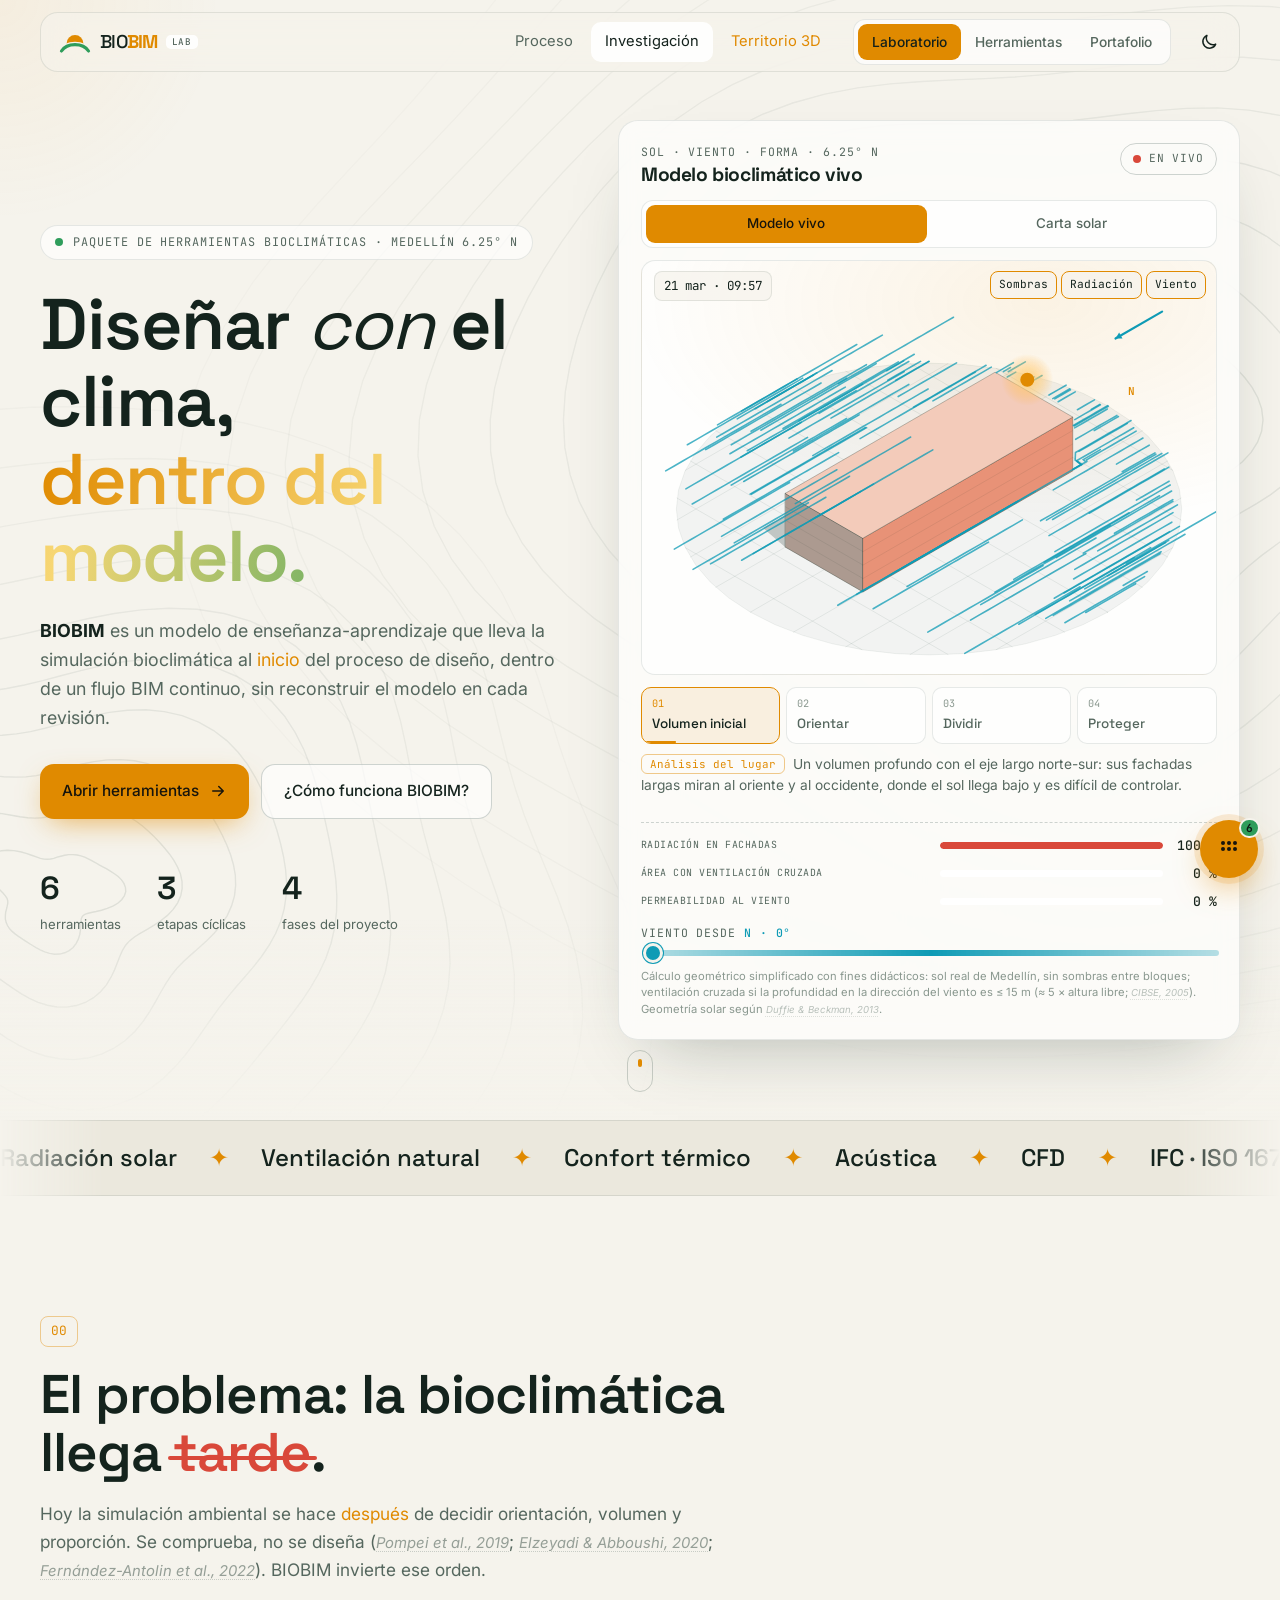
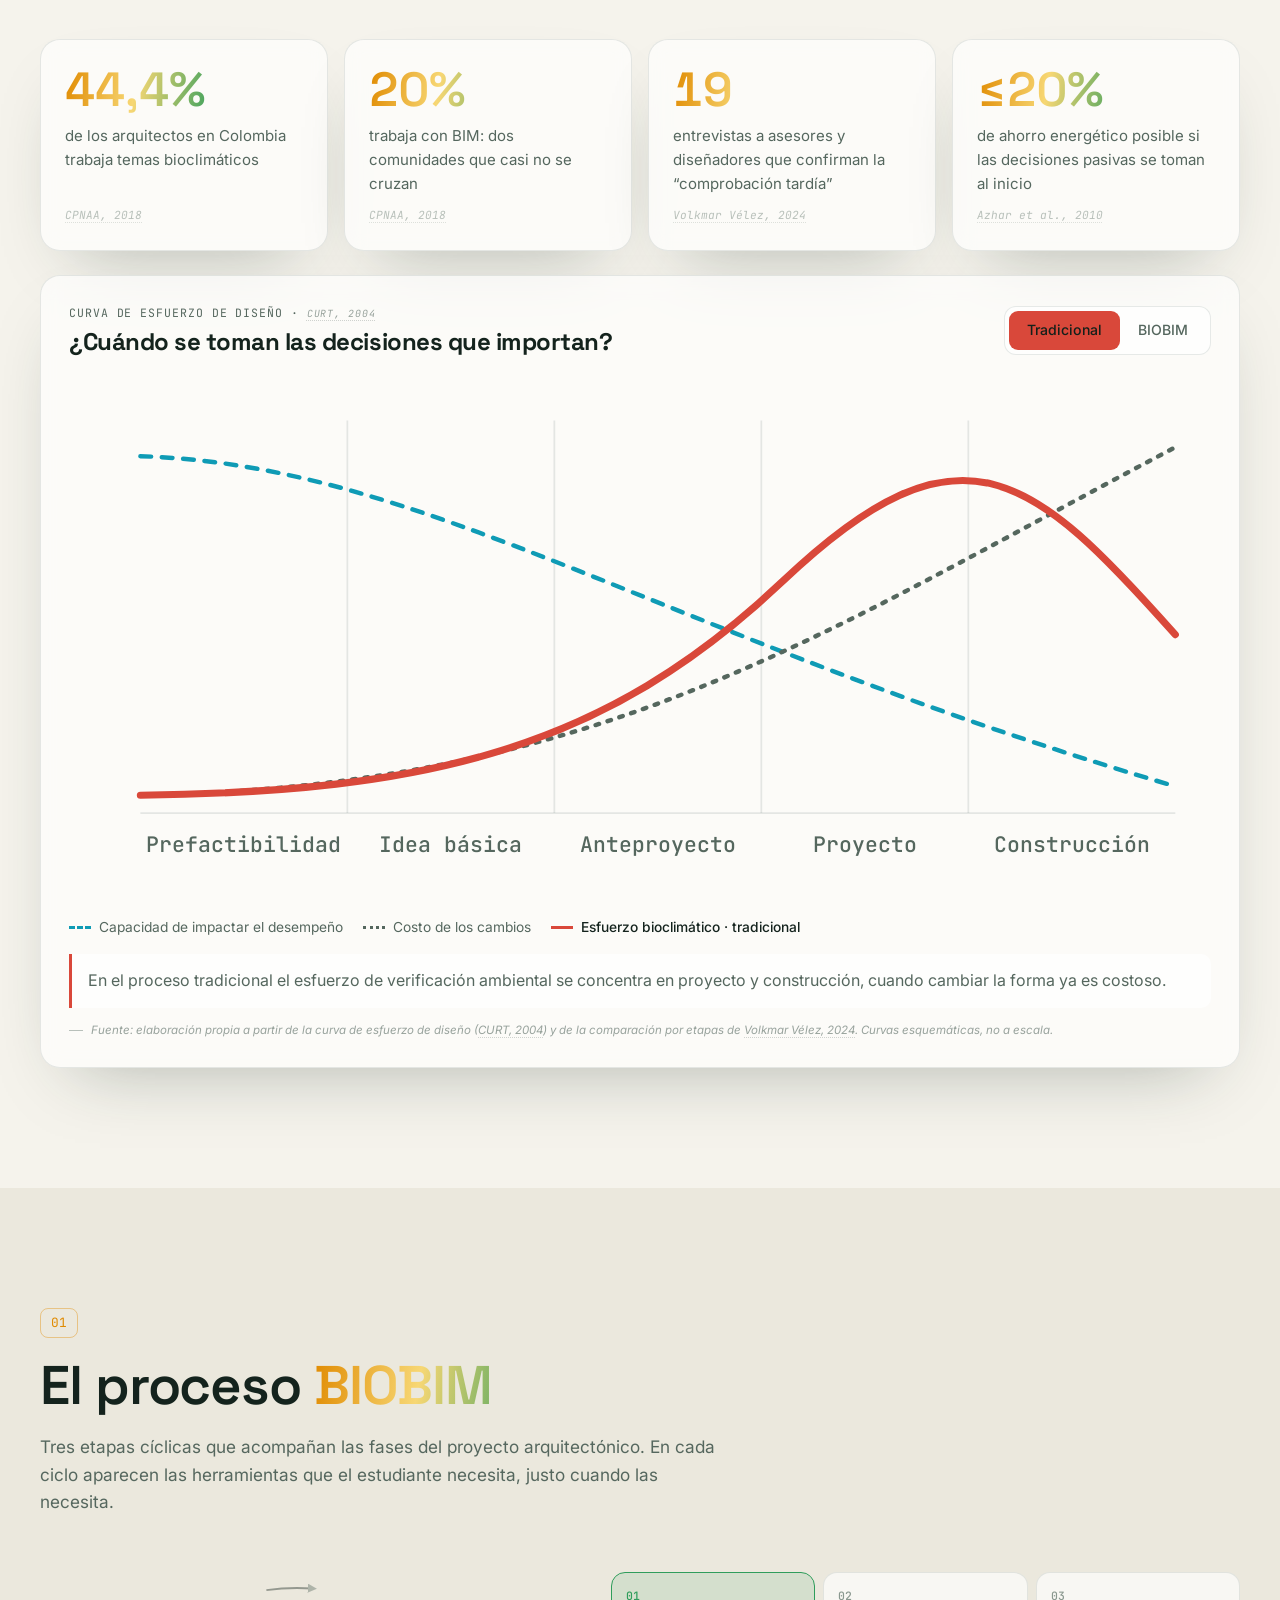
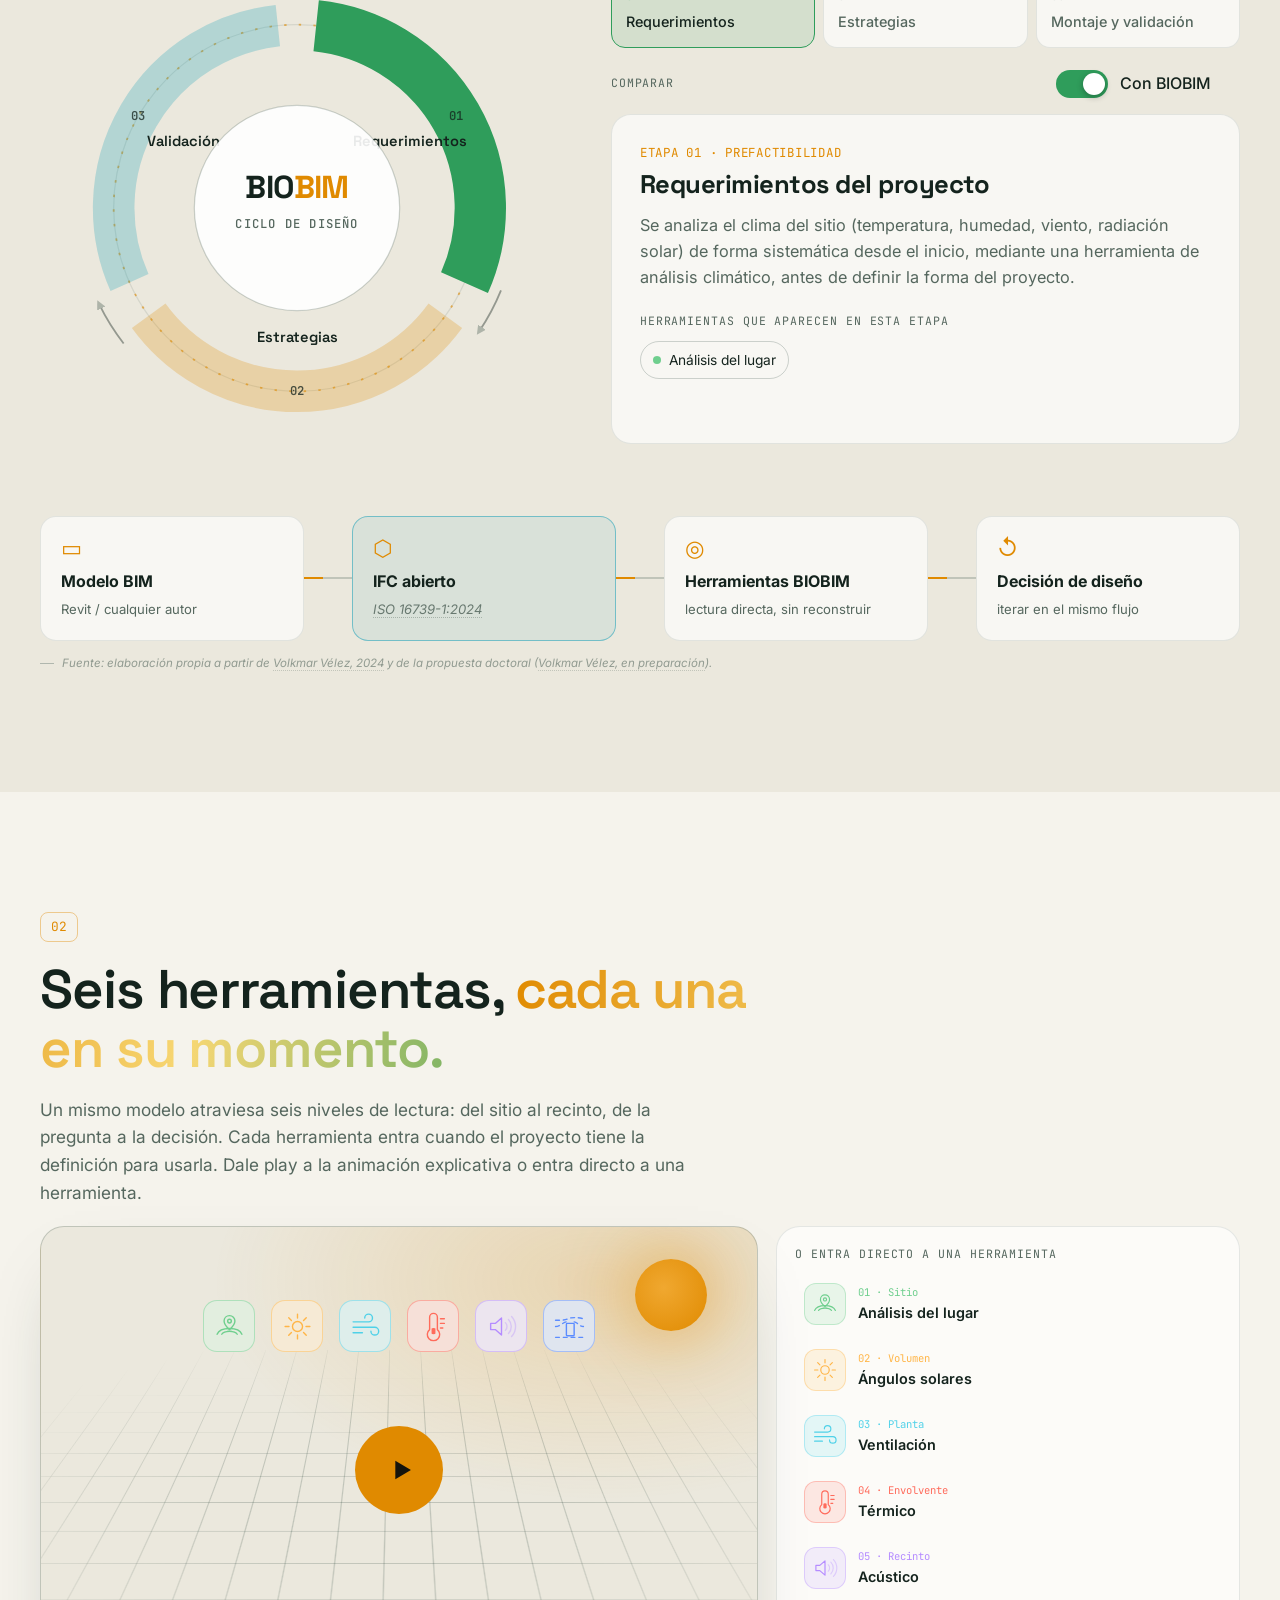
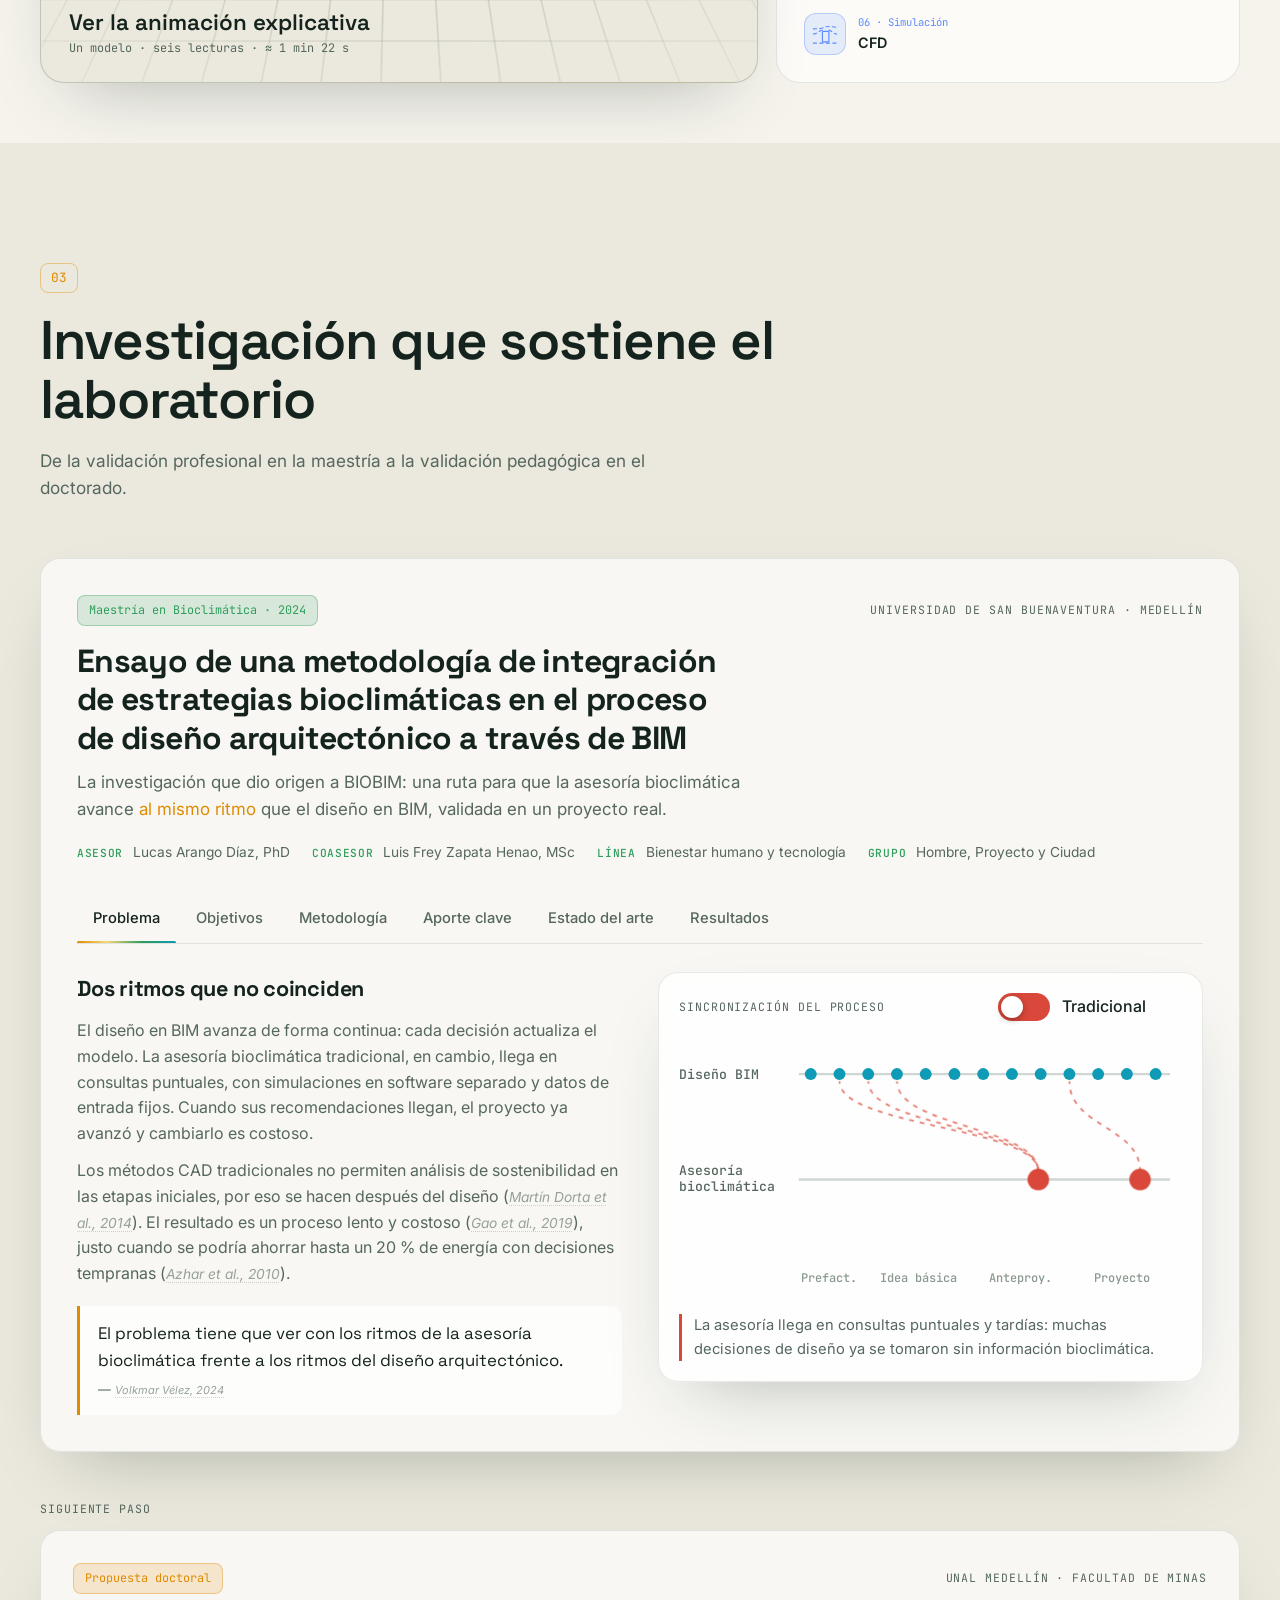
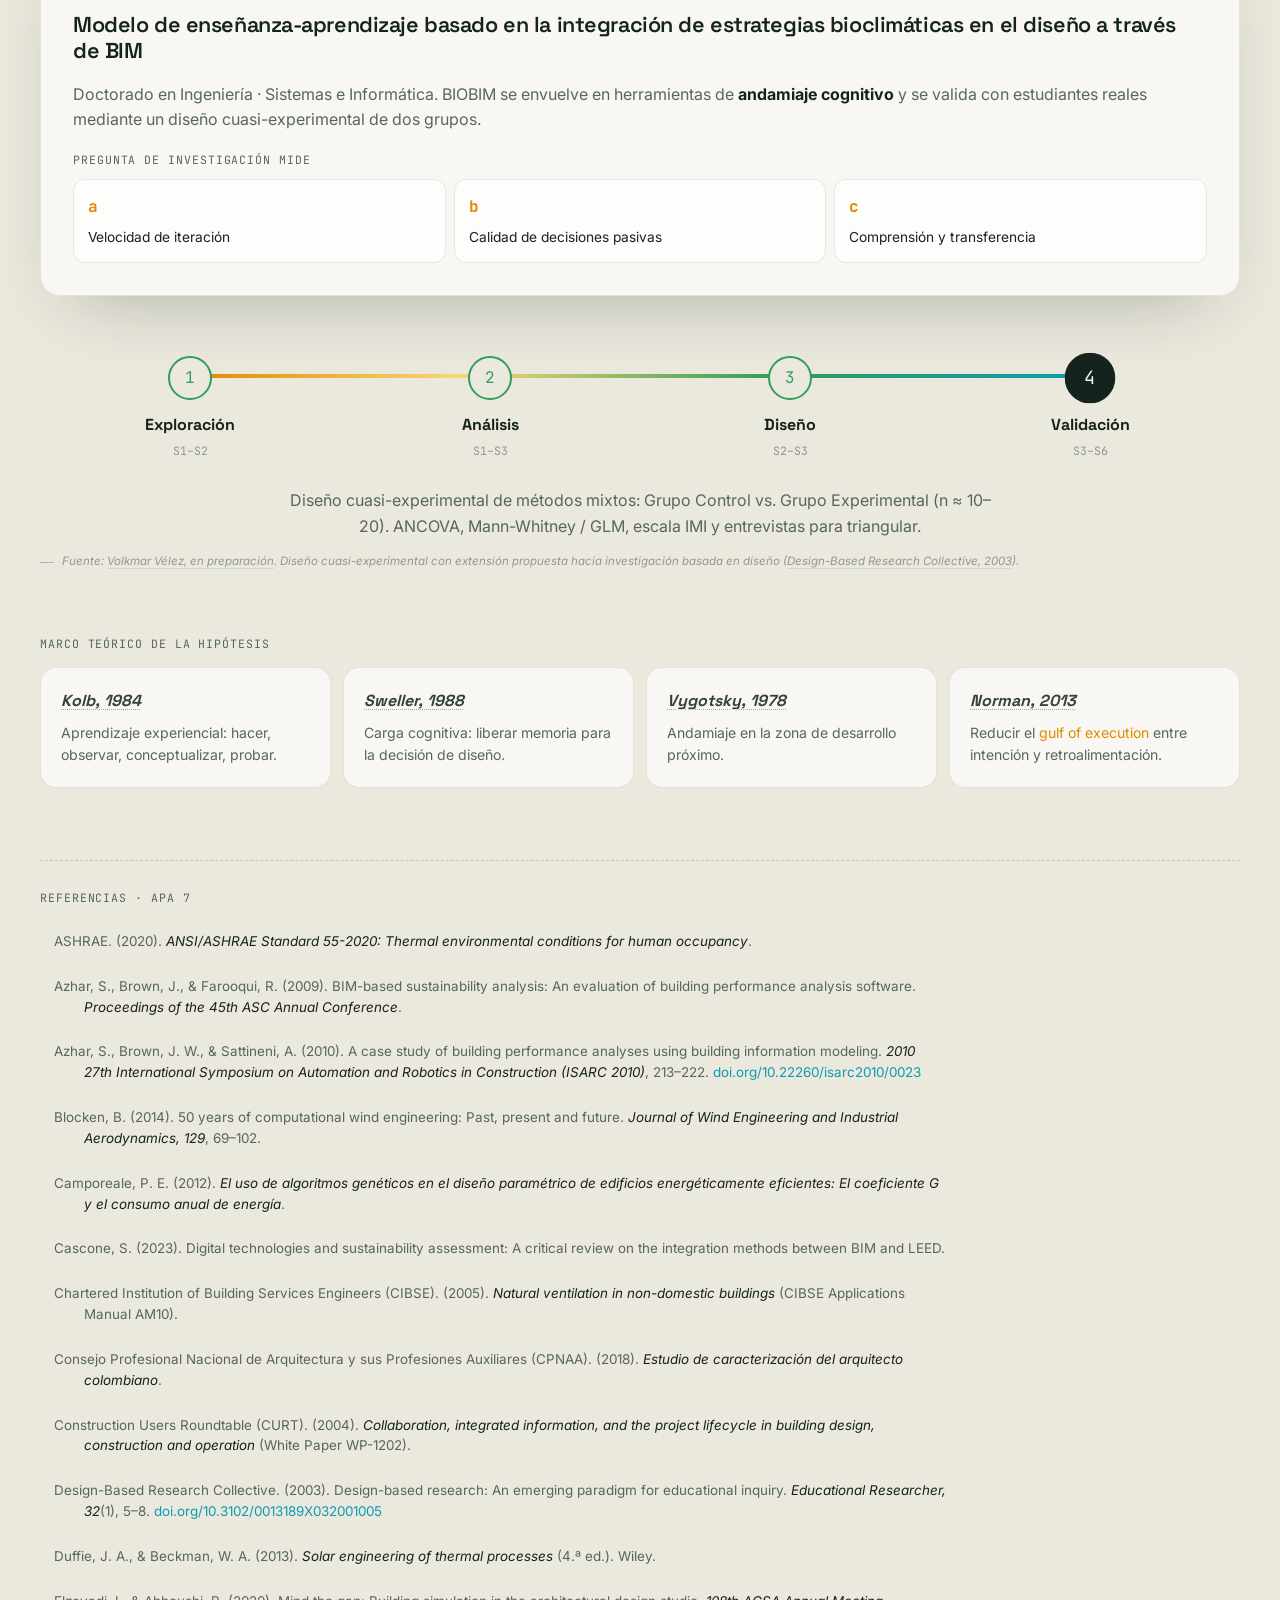
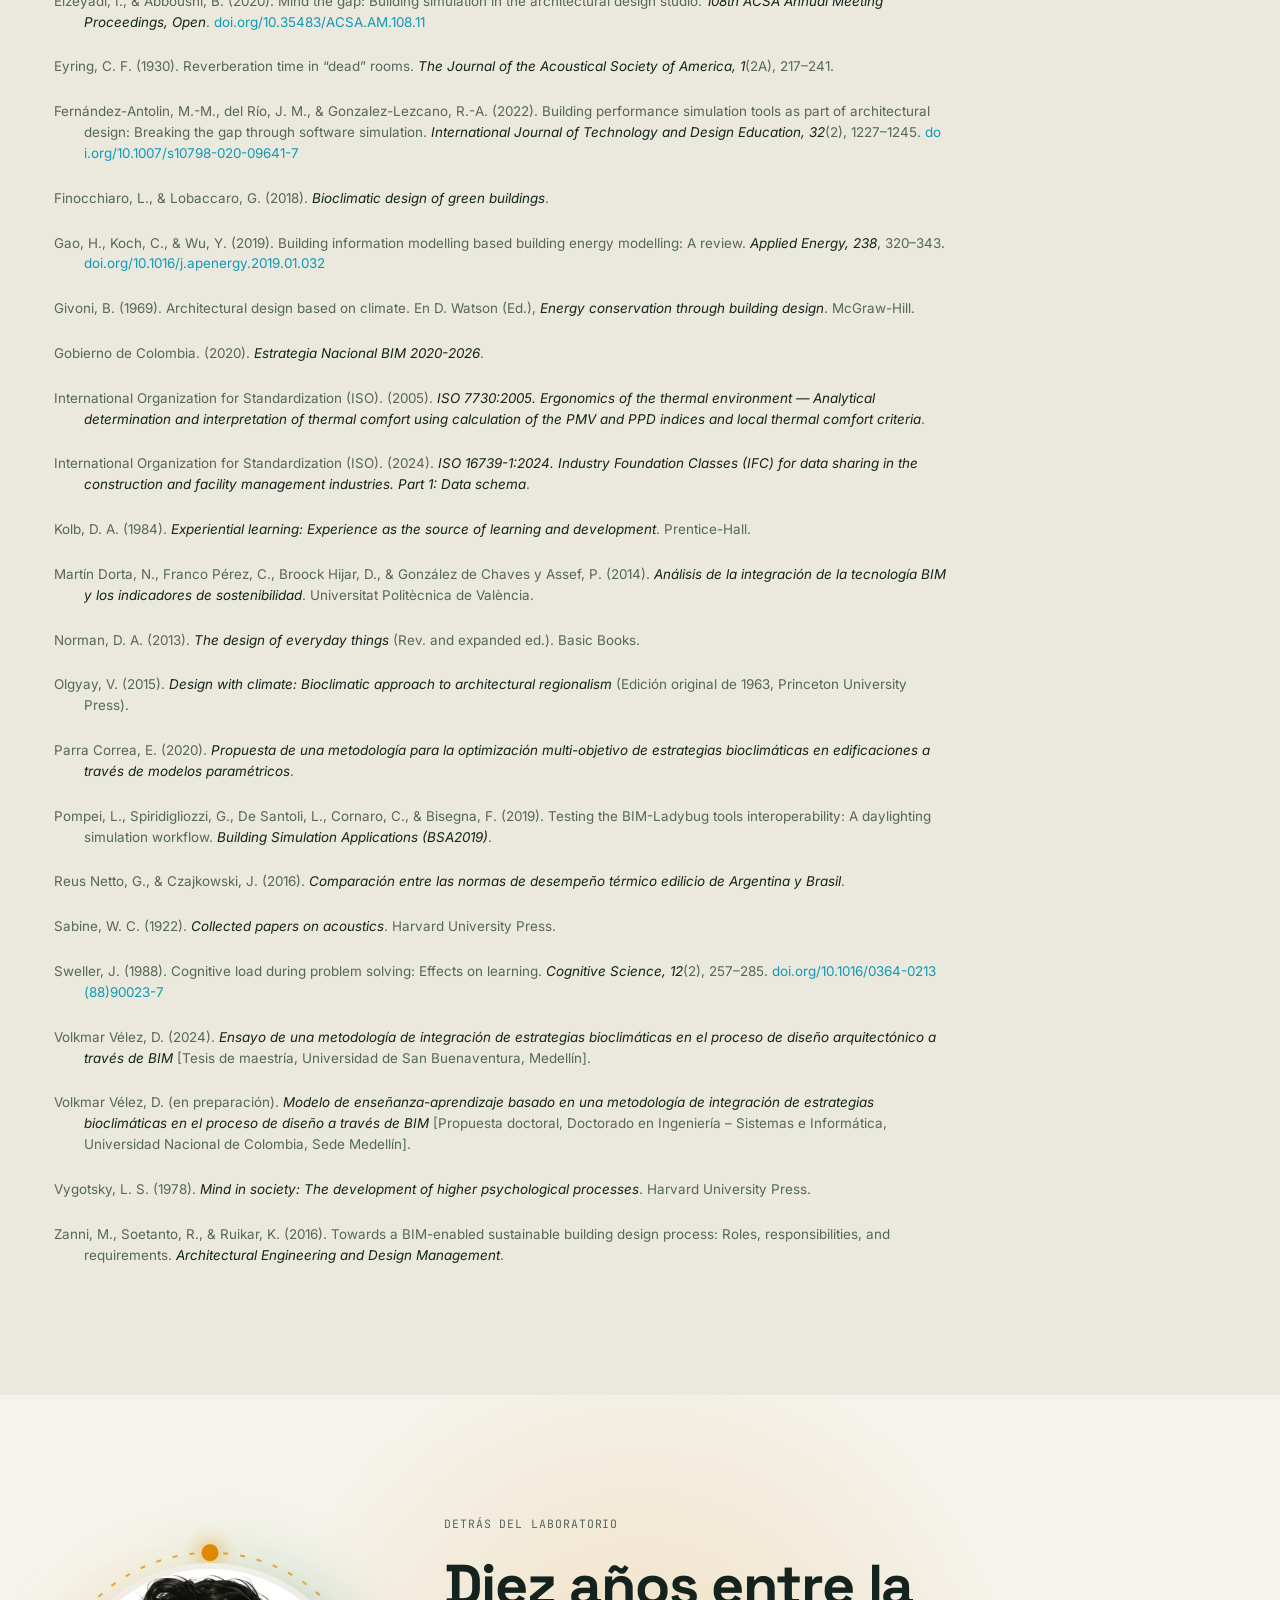
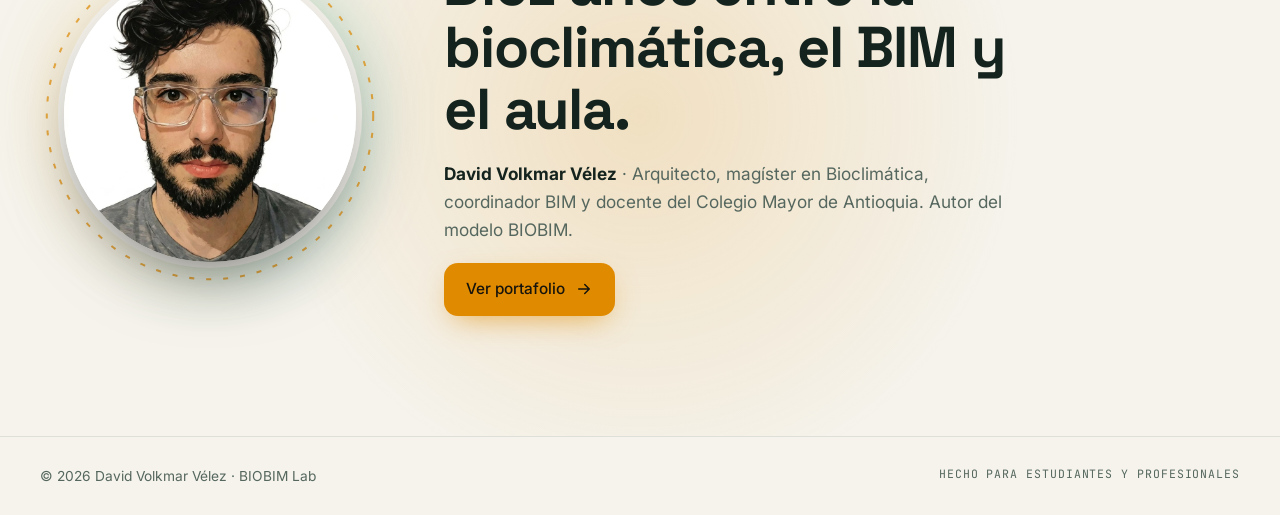
==== commit 6de632ed: "Add files via upload" ====
--- a/index.html
+++ b/index.html
@@ -3,7 +3,7 @@
 <head>
   <meta charset="UTF-8" />
   <meta name="viewport" content="width=device-width, initial-scale=1" />
-  <title>BIOBIM Lab · David Volkmar Vélez</title>
+  <title>BIOBIM Lab</title>
   <meta name="description" content="Laboratorio de herramientas bioclimáticas BIOBIM y portafolio de David Volkmar Vélez, arquitecto y magíster en Bioclimática." />
   <link rel="preconnect" href="https://fonts.googleapis.com" />
   <link rel="preconnect" href="https://fonts.gstatic.com" crossorigin />
@@ -11,7 +11,20 @@
   <link rel="stylesheet" href="assets/css/styles.css" />
   <link rel="icon" type="image/svg+xml" href="assets/brand/favicon.svg" />
 </head>
-<body>
+<body class="intro-lock">
+  <!-- ================= INTRO DE ENTRADA (≈ 6 s, se puede saltar) · assets/js/intro.js =================
+       El símbolo BIOBIM como ecosistema vivo: viento, sol, acústica, ventilación e información
+       interactúan con su geometría y convergen para definirlo. clima → información → forma → decisión. -->
+  <div class="intro" id="intro" role="dialog" aria-modal="true" aria-label="Presentación de BIOBIM Lab">
+    <canvas class="intro-canvas" id="introCanvas" aria-hidden="true"></canvas>
+    <div class="intro-type" id="introType">
+      <p class="intro-word">BIO<b>BIM</b></p>
+      <p class="intro-claim">Diseñar con el clima, dentro del modelo.</p>
+    </div>
+    <div class="intro-flash" aria-hidden="true"></div>
+    <button class="intro-skip" id="introSkip">Saltar intro <span aria-hidden="true">›</span></button>
+  </div>
+
   <div class="progress" aria-hidden="true"><span id="progressBar"></span></div>
   <div class="cursor-glow" aria-hidden="true"></div>
 
@@ -35,6 +48,7 @@
     <nav class="nav-links" id="navLinks" aria-label="Principal">
       <a href="#proceso" data-view-link="lab">Proceso</a>
       <a href="#investigacion" data-view-link="lab">Investigación</a>
+      <a href="territorio.html" class="nav-3d">Territorio 3D</a>
     </nav>
 
     <div class="view-switch" role="tablist" aria-label="Cambiar vista">
@@ -340,22 +354,134 @@
       </div>
     </section>
 
-    <!-- ADELANTO DE HERRAMIENTAS -->
-    <section class="section" id="paquete">
-      <div class="wrap teaser card reveal">
-        <div class="teaser-copy">
+    <!-- SEIS HERRAMIENTAS · BIOBIM CLIMATE ENGINE
+         Un mismo modelo atraviesa seis niveles de lectura (assets/js/climate-engine.js) -->
+    <section class="section engine-section" id="paquete">
+      <div class="wrap">
+        <div class="sec-head reveal">
           <span class="sec-num">02</span>
           <h2>Seis herramientas, <span class="grad">cada una en su momento.</span></h2>
           <p class="sec-lead">
-            Análisis del lugar, ángulos solares, ventilación, térmico, acústico y CFD. Mira en qué fase del proyecto entra
-            cada una y en qué orden se implementan.
-          </p>
-          <button class="btn btn-primary magnetic" data-view="tools">
-            Ir a Herramientas
-            <svg viewBox="0 0 24 24"><path d="M5 12h14M13 6l6 6-6 6"/></svg>
+            Un mismo modelo atraviesa seis niveles de lectura: del sitio al recinto, de la pregunta a la decisión.
+            Cada herramienta entra cuando el proyecto tiene la definición para usarla. Dale play a la animación explicativa o entra directo a una herramienta.
+          </p>
+        </div>
+      </div>
+
+      <!-- Presentación: la animación se abre en una ventana a pantalla completa (sin scroll largo) -->
+      <div class="wrap">
+        <div class="eng-teaser reveal">
+          <button class="eng-poster" id="engOpen" aria-haspopup="dialog" aria-label="Ver la animación explicativa de las seis herramientas">
+            <span class="eng-poster-grid" aria-hidden="true"></span>
+            <span class="eng-poster-sun" aria-hidden="true"></span>
+            <span class="eng-poster-icons" id="engPosterIcons" aria-hidden="true"></span>
+            <span class="eng-poster-play" aria-hidden="true"><svg viewBox="0 0 24 24"><path d="M8 5.5v13l11-6.5z"/></svg></span>
+            <span class="eng-poster-txt">
+              <b>Ver la animación explicativa</b>
+              <span class="mono">Un modelo · seis lecturas · <span id="engDur">≈ 1 min 20 s</span></span>
+            </span>
           </button>
-        </div>
-        <ol class="teaser-order" id="teaserOrder" aria-label="Orden de implementación"></ol>
+          <div class="eng-teaser-side">
+            <p class="mono tiny">O entra directo a una herramienta</p>
+            <ol class="eng-jump" id="engJump"></ol>
+          </div>
+        </div>
+      </div>
+
+      <div class="eng-modal" id="engModal" role="dialog" aria-modal="true" aria-label="Animación: seis herramientas, un mismo proceso de diseño" hidden>
+        <div class="eng-modal-bar">
+          <p class="eng-modal-title">Seis herramientas, <span class="grad">cada una en su momento</span></p>
+          <span class="mono tiny eng-modal-keys">Espacio: play/pausa · ← → herramientas · Esc: cerrar</span>
+          <button class="icon-btn eng-close" id="engClose" aria-label="Cerrar la animación">
+            <svg viewBox="0 0 24 24"><path d="M6 6l12 12M18 6L6 18"/></svg>
+          </button>
+        </div>
+        <div class="engine" id="engine" aria-label="Recorrido: seis herramientas, un mismo proceso de diseño">
+          <div class="eng-track" id="engTrack">
+            <div class="eng-sticky">
+              <div class="wrap eng-grid">
+
+                <div class="eng-stage-wrap">
+                  <div class="eng-stage">
+                    <canvas id="engCanvas" role="img" aria-label="Modelo arquitectónico conceptual que evoluciona con el análisis climático"></canvas>
+
+                    <div class="eng-hud eng-hud-top">
+                      <ol class="eng-phases" id="engPhases" aria-label="Fase del proyecto"></ol>
+                      <span class="eng-tag mono">Modelo conceptual · ilustrativo</span>
+                    </div>
+                    <p class="eng-legend mono" id="engLegend"></p>
+                    <div class="eng-hud eng-hud-bottom">
+                      <div class="eng-scale" aria-hidden="true">
+                        <span class="mono">Sitio</span><i><b id="engScale"></b></i><span class="mono">Recinto</span>
+                      </div>
+                      <div class="eng-demand" aria-label="Exigencia técnica">
+                        <span class="mono">Exigencia técnica</span><span class="eng-bars" id="engDemand"></span>
+                      </div>
+                    </div>
+
+                    <div class="eng-finale" id="engFinale" aria-hidden="true">
+                      <p class="eng-fin-brand">BIO<b>BIM</b></p>
+                      <p class="eng-fin-claim">Diseñar con el clima, dentro del modelo.</p>
+                      <p class="eng-fin-sub">Seis herramientas. Un proceso de diseño continuo.</p>
+                      <ol class="eng-summary" id="engSummary"></ol>
+                      <p class="eng-loop mono" id="engLoop"></p>
+                    </div>
+                  </div>
+
+                  <div class="eng-controls">
+                    <ol class="eng-nav" id="engNav" aria-label="Herramientas"></ol>
+                    <div class="eng-buttons">
+                      <span class="eng-count mono" id="engCount">01 / 06</span>
+                      <button class="eng-play" id="engPlay" aria-label="Reproducir recorrido">
+                        <span class="eng-play-ic" aria-hidden="true">
+                          <svg viewBox="0 0 24 24" class="i-play"><path d="M8 5.5v13l11-6.5z" /></svg>
+                          <svg viewBox="0 0 24 24" class="i-pause"><path d="M8 5v14M16 5v14" /></svg>
+                        </span>
+                        <span class="eng-play-t" id="engPlayText">Reproducir recorrido</span>
+                      </button>
+                      <button class="icon-btn eng-btn" id="engReplay" aria-label="Repetir desde el inicio">
+                        <svg viewBox="0 0 24 24"><path d="M4 12a8 8 0 1 0 2.3-5.6M4 4v4h4" /></svg>
+                      </button>
+                    </div>
+                  </div>
+                </div>
+
+                <aside class="eng-panel" id="engPanel">
+                  <div class="eng-panel-head">
+                    <span class="tool-ic" id="engIcon"></span>
+                    <div>
+                      <p class="mono tiny" id="engKicker"></p>
+                      <h3 id="engName"></h3>
+                    </div>
+                  </div>
+                  <p class="eng-q" id="engQ"></p>
+                  <dl class="eng-io">
+                    <div><dt>¿Qué entra?</dt><dd id="engIn"></dd></div>
+                    <div><dt>¿Qué hace?</dt><dd id="engDoes"></dd></div>
+                    <div><dt>¿Qué sale?</dt><dd id="engOut"></dd></div>
+                    <div><dt>¿Qué aprendo?</dt><dd id="engLearn"></dd></div>
+                  </dl>
+                  <div class="eng-cycle-wrap">
+                    <p class="mono tiny">Análisis → decisión → iteración</p>
+                    <ol class="eng-cycle" id="engCycle"></ol>
+                    <p class="eng-decision" id="engDecision"></p>
+                  </div>
+                  <p class="eng-toggle-row" id="engToggleRow" hidden>
+                    <span class="mono tiny">Superficies</span>
+                    <button class="eng-toggle" data-surf="hard" aria-pressed="true">Duras</button>
+                    <button class="eng-toggle" data-surf="soft" aria-pressed="false">Absorbentes</button>
+                  </p>
+                  <div class="eng-foot">
+                    <button class="btn btn-ghost sm" id="engOpenTool">Ver herramienta</button>
+                    <a class="eng-route" href="#herramientas" data-view-link="tools">Ruta de implementación →</a>
+                  </div>
+                  <p class="sr-only" id="engLive" aria-live="polite"></p>
+                </aside>
+
+              </div>
+            </div>
+          </div>
+        </div>
       </div>
     </section>
 
@@ -897,12 +1023,43 @@
       </div>
     </section>
 
-    <!-- Trayectoria -->
-    <section class="section section-alt">
+    <!-- ENTRADA AL TERRITORIO · mundo 3D libre en una página propia (territorio.html) -->
+    <section class="section terr" id="recorrido" aria-label="El territorio de la trayectoria · recorrido 3D">
+      <div class="wrap">
+        <a class="terr-card reveal" href="territorio.html">
+          <div class="terr-copy">
+            <span class="sec-num">B</span>
+            <p class="tiny">Experiencia inmersiva · 3D</p>
+            <h2>El territorio de <span class="grad">la trayectoria</span></h2>
+            <p class="sec-lead">
+              Un mundo 3D para recorrer libremente: orbitar, acercarse y caminar entre trece estaciones, de 2012 a hoy.
+              Cada estación es un ejercicio interactivo con la técnica de representación de esa etapa, con sonido,
+              y el sol avanza con los años.
+            </p>
+            <span class="btn btn-primary terr-go">Entrar al territorio
+              <svg viewBox="0 0 24 24" aria-hidden="true"><path d="M5 12h14M13 6l6 6-6 6"/></svg></span>
+          </div>
+          <div class="terr-visual" aria-hidden="true">
+            <svg viewBox="0 0 320 200" class="terr-svg">
+              <defs><linearGradient id="terrPath" x1="0" x2="1"><stop offset="0" stop-color="var(--leaf)"/><stop offset=".5" stop-color="var(--sun)"/><stop offset="1" stop-color="var(--flow)"/></linearGradient></defs>
+              <g class="terr-grid"><path d="M-40 200 L60 40"/><path d="M10 200 L90 40"/><path d="M60 200 L120 40"/><path d="M110 200 L150 40"/><path d="M160 200 L180 40"/><path d="M210 200 L210 40"/><path d="M260 200 L240 40"/><path d="M310 200 L270 40"/><path d="M360 200 L300 40"/><path d="M0 60 H320"/><path d="M0 95 H320"/><path d="M0 130 H320"/><path d="M0 165 H320"/><path d="M0 200 H320"/></g>
+              <path class="terr-sunarc" d="M40 150 Q160 -10 280 150"/>
+              <circle class="terr-sun" r="9"><animateMotion dur="9s" repeatCount="indefinite" path="M40 150 Q160 -10 280 150"/></circle>
+              <path class="terr-path" d="M22.0 128.0 L45.0 147.5 L68.0 153.8 L91.0 142.5 L114.0 121.4 L137.0 104.7 L160.0 103.9 L183.0 119.5 L206.0 140.8 L229.0 153.5 L252.0 148.8 L275.0 129.9 L298.0 109.8"/>
+              <g class="terr-st" style="--c:var(--leaf);--d:0.00s"><ellipse cx="22.0" cy="130.0" rx="9" ry="3.6"/><rect x="18.5" y="119.0" width="7" height="10" rx="1"/></g><g class="terr-st" style="--c:var(--sun);--d:0.18s"><ellipse cx="45.0" cy="149.5" rx="9" ry="3.6"/><rect x="41.5" y="138.5" width="7" height="10" rx="1"/></g><g class="terr-st" style="--c:var(--sun);--d:0.36s"><ellipse cx="68.0" cy="155.8" rx="9" ry="3.6"/><rect x="64.5" y="144.8" width="7" height="10" rx="1"/></g><g class="terr-st" style="--c:var(--sound);--d:0.54s"><ellipse cx="91.0" cy="144.5" rx="9" ry="3.6"/><rect x="87.5" y="133.5" width="7" height="10" rx="1"/></g><g class="terr-st" style="--c:var(--wind);--d:0.72s"><ellipse cx="114.0" cy="123.4" rx="9" ry="3.6"/><rect x="110.5" y="112.4" width="7" height="10" rx="1"/></g><g class="terr-st" style="--c:var(--flow);--d:0.90s"><ellipse cx="137.0" cy="106.7" rx="9" ry="3.6"/><rect x="133.5" y="95.7" width="7" height="10" rx="1"/></g><g class="terr-st" style="--c:var(--leaf);--d:1.08s"><ellipse cx="160.0" cy="105.9" rx="9" ry="3.6"/><rect x="156.5" y="94.9" width="7" height="10" rx="1"/></g><g class="terr-st" style="--c:var(--leaf);--d:1.26s"><ellipse cx="183.0" cy="121.5" rx="9" ry="3.6"/><rect x="179.5" y="110.5" width="7" height="10" rx="1"/></g><g class="terr-st" style="--c:var(--wind);--d:1.44s"><ellipse cx="206.0" cy="142.8" rx="9" ry="3.6"/><rect x="202.5" y="131.8" width="7" height="10" rx="1"/></g><g class="terr-st" style="--c:var(--sound);--d:1.62s"><ellipse cx="229.0" cy="155.5" rx="9" ry="3.6"/><rect x="225.5" y="144.5" width="7" height="10" rx="1"/></g><g class="terr-st" style="--c:var(--sun);--d:1.80s"><ellipse cx="252.0" cy="150.8" rx="9" ry="3.6"/><rect x="248.5" y="139.8" width="7" height="10" rx="1"/></g><g class="terr-st" style="--c:var(--leaf);--d:1.98s"><ellipse cx="275.0" cy="131.9" rx="9" ry="3.6"/><rect x="271.5" y="120.9" width="7" height="10" rx="1"/></g><g class="terr-st" style="--c:var(--flow);--d:2.16s"><ellipse cx="298.0" cy="111.8" rx="9" ry="3.6"/><rect x="294.5" y="100.8" width="7" height="10" rx="1"/></g>
+            </svg>
+            <ul class="terr-kinds"><li style="--c:var(--leaf)">Croquis</li><li style="--c:var(--sun)">Modelo volumétrico</li><li style="--c:var(--sun)">Diagrama solar</li><li style="--c:var(--sound)">Superficie paramétrica</li><li style="--c:var(--wind)">Maqueta urbana</li><li style="--c:var(--flow)">Mundo low-poly</li><li style="--c:var(--leaf)">Nube de puntos</li><li style="--c:var(--leaf)">Ciclo de vida</li><li style="--c:var(--wind)">Axonometría BIM</li><li style="--c:var(--sound)">Red de conexiones</li><li style="--c:var(--sun)">Emblema BIOBIM</li><li style="--c:var(--leaf)">Sistema modular</li><li style="--c:var(--flow)">Grafo de conocimiento</li></ul>
+          </div>
+        </a>
+      </div>
+    </section>
+
+    <!-- Trayectoria (versión en lista, accesible) -->
+    <section class="section section-alt" id="trayectoria-lista">
       <div class="wrap">
         <div class="sec-head reveal">
-          <span class="sec-num">B</span>
-          <h2>Trayectoria</h2>
+          <span class="sec-num">C</span>
+          <h2>Trayectoria en lista</h2>
         </div>
         <div class="filters reveal" id="tlFilters" role="radiogroup" aria-label="Filtrar trayectoria">
           <button class="filter is-on" data-f="all">Todo</button>
@@ -918,7 +1075,7 @@
     <section class="section">
       <div class="wrap">
         <div class="sec-head reveal">
-          <span class="sec-num">C</span>
+          <span class="sec-num">D</span>
           <h2>Proyectos</h2>
           <p class="sec-lead">Selección de proyectos de diseño, coordinación BIM y asesoría bioclimática.</p>
         </div>
@@ -938,14 +1095,14 @@
       <div class="wrap two-col">
         <div>
           <div class="sec-head reveal">
-            <span class="sec-num">D</span>
+            <span class="sec-num">E</span>
             <h2>Ponencias y eventos</h2>
           </div>
           <ul class="talks" id="talks"></ul>
         </div>
         <div>
           <div class="sec-head reveal">
-            <span class="sec-num">E</span>
+            <span class="sec-num">F</span>
             <h2>Reconocimientos</h2>
           </div>
           <ul class="awards reveal">
@@ -955,7 +1112,7 @@
           </ul>
 
           <div class="sec-head reveal" style="margin-top:3rem">
-            <span class="sec-num">F</span>
+            <span class="sec-num">G</span>
             <h2>Herramientas de trabajo</h2>
           </div>
           <div class="skills reveal">
@@ -987,7 +1144,7 @@
   <footer class="footer">
     <div class="wrap foot">
       <span>© <span id="year"></span> David Volkmar Vélez · BIOBIM Lab</span>
-      <span class="mono tiny">Hecho para estudiantes de arquitectura e ingeniería</span>
+      <span class="mono tiny">Hecho para estudiantes y profesionales</span>
     </div>
   </footer>
 
@@ -1022,5 +1179,7 @@
   <script src="assets/js/references.js"></script>
   <script src="assets/js/tools-config.js"></script>
   <script src="assets/js/main.js"></script>
+  <script src="assets/js/climate-engine.js"></script>
+  <script src="assets/js/intro.js"></script>
 </body>
 </html>
--- a/assets/css/styles.css
+++ b/assets/css/styles.css
@@ -465,63 +465,63 @@
    mapa, fases y adelanto del laboratorio. Llevan !important para seguir animando aunque el
    sistema pida "reducir movimiento", igual que el modelo vivo del inicio. */
 .tool-ic svg * { transform-box: view-box; }
-:is(.tool, .rstep, .teaser-order li, .pc-tool, .mg-tool) .tool-ic { transition: transform 0.5s var(--ease), background 0.4s ease !important; }
-:is(.tool, .rstep, .teaser-order li, .pc-tool, .mg-tool):is(:hover, :focus-visible) .tool-ic { transform: translateY(-2px); background: color-mix(in srgb, var(--c) 24%, transparent); }
+:is(.tool, .rstep, .teaser-order li, .pc-tool, .mg-tool, .fab-item) .tool-ic { transition: transform 0.5s var(--ease), background 0.4s ease !important; }
+:is(.tool, .rstep, .teaser-order li, .pc-tool, .mg-tool, .fab-item):is(:hover, :focus-visible) .tool-ic { transform: translateY(-2px); background: color-mix(in srgb, var(--c) 24%, transparent); }
 .ic-core, .ic-bldg { transition: fill 0.4s ease !important; }
 
 /* 1 · Análisis del lugar: el alfiler rebota sobre el sitio y las curvas de nivel respiran */
 .ic-pin { transform-origin: 20px 24px; }
 .ic-pinshadow { fill: var(--c); stroke: none; opacity: 0.35; transform-origin: 20px 25.2px; }
 .ic-contour { transform-origin: 20px 30px; }
-:is(.tool, .rstep, .teaser-order li, .pc-tool, .mg-tool):is(:hover, :focus-visible) .ic-pin { animation: pinDrop 1.1s cubic-bezier(0.3, 1.4, 0.5, 1) infinite !important; }
-:is(.tool, .rstep, .teaser-order li, .pc-tool, .mg-tool):is(:hover, :focus-visible) .ic-pinshadow { animation: pinShadow 1.1s cubic-bezier(0.3, 1.4, 0.5, 1) infinite !important; }
-:is(.tool, .rstep, .teaser-order li, .pc-tool, .mg-tool):is(:hover, :focus-visible) .ic-contour { animation: contourPulse 2.2s ease-in-out infinite !important; }
-:is(.tool, .rstep, .teaser-order li, .pc-tool, .mg-tool):is(:hover, :focus-visible) .ic-contour.c2 { animation-delay: 0.3s !important; }
+:is(.tool, .rstep, .teaser-order li, .pc-tool, .mg-tool, .fab-item):is(:hover, :focus-visible) .ic-pin { animation: pinDrop 1.1s cubic-bezier(0.3, 1.4, 0.5, 1) infinite !important; }
+:is(.tool, .rstep, .teaser-order li, .pc-tool, .mg-tool, .fab-item):is(:hover, :focus-visible) .ic-pinshadow { animation: pinShadow 1.1s cubic-bezier(0.3, 1.4, 0.5, 1) infinite !important; }
+:is(.tool, .rstep, .teaser-order li, .pc-tool, .mg-tool, .fab-item):is(:hover, :focus-visible) .ic-contour { animation: contourPulse 2.2s ease-in-out infinite !important; }
+:is(.tool, .rstep, .teaser-order li, .pc-tool, .mg-tool, .fab-item):is(:hover, :focus-visible) .ic-contour.c2 { animation-delay: 0.3s !important; }
 @keyframes pinDrop { 0%, 100% { transform: translateY(0); } 45% { transform: translateY(-4px); } }
 @keyframes pinShadow { 0%, 100% { transform: scale(1); opacity: 0.35; } 45% { transform: scale(0.55); opacity: 0.15; } }
 @keyframes contourPulse { 0%, 100% { transform: scale(1); opacity: 1; } 50% { transform: scale(1.08, 1.14); opacity: 0.55; } }
 
 /* 2 · Ángulos solares: los rayos giran y se expanden, el núcleo late y se llena */
 .ic-rays, .ic-core { transform-origin: 20px 20px; }
-:is(.tool, .rstep, .teaser-order li, .pc-tool, .mg-tool):is(:hover, :focus-visible) .ic-rays { animation: raysTurn 2.4s linear infinite !important; }
-:is(.tool, .rstep, .teaser-order li, .pc-tool, .mg-tool):is(:hover, :focus-visible) .ic-core { fill: color-mix(in srgb, var(--c) 40%, transparent); animation: corePulse 1.2s ease-in-out infinite !important; }
+:is(.tool, .rstep, .teaser-order li, .pc-tool, .mg-tool, .fab-item):is(:hover, :focus-visible) .ic-rays { animation: raysTurn 2.4s linear infinite !important; }
+:is(.tool, .rstep, .teaser-order li, .pc-tool, .mg-tool, .fab-item):is(:hover, :focus-visible) .ic-core { fill: color-mix(in srgb, var(--c) 40%, transparent); animation: corePulse 1.2s ease-in-out infinite !important; }
 @keyframes raysTurn { 0% { transform: rotate(0deg) scale(1); } 50% { transform: rotate(22.5deg) scale(1.18); } 100% { transform: rotate(45deg) scale(1); } }
 @keyframes corePulse { 50% { transform: scale(1.12); } }
 
 /* 3 · Ventilación: el aire fluye en ráfagas a distintas velocidades */
-:is(.tool, .rstep, .teaser-order li, .pc-tool, .mg-tool):is(:hover, :focus-visible) .ic-wind { animation: windSway 1.8s ease-in-out infinite !important; }
-:is(.tool, .rstep, .teaser-order li, .pc-tool, .mg-tool):is(:hover, :focus-visible) .ic-wind path { stroke-dasharray: 9 4; animation: windFlow 1.1s linear infinite !important; }
-:is(.tool, .rstep, .teaser-order li, .pc-tool, .mg-tool):is(:hover, :focus-visible) .ic-wind .w2 { animation-duration: 0.85s !important; }
-:is(.tool, .rstep, .teaser-order li, .pc-tool, .mg-tool):is(:hover, :focus-visible) .ic-wind .w3 { animation-duration: 0.65s !important; }
+:is(.tool, .rstep, .teaser-order li, .pc-tool, .mg-tool, .fab-item):is(:hover, :focus-visible) .ic-wind { animation: windSway 1.8s ease-in-out infinite !important; }
+:is(.tool, .rstep, .teaser-order li, .pc-tool, .mg-tool, .fab-item):is(:hover, :focus-visible) .ic-wind path { stroke-dasharray: 9 4; animation: windFlow 1.1s linear infinite !important; }
+:is(.tool, .rstep, .teaser-order li, .pc-tool, .mg-tool, .fab-item):is(:hover, :focus-visible) .ic-wind .w2 { animation-duration: 0.85s !important; }
+:is(.tool, .rstep, .teaser-order li, .pc-tool, .mg-tool, .fab-item):is(:hover, :focus-visible) .ic-wind .w3 { animation-duration: 0.65s !important; }
 @keyframes windFlow { to { stroke-dashoffset: -26; } }
 @keyframes windSway { 50% { transform: translateX(1.5px); } }
 
 /* 4 · Térmico: el mercurio sube y baja, las marcas de la escala se encienden en orden */
 .ic-therm-fill { transform-origin: 20px 30px; transform: scaleY(0.4); fill: var(--c); stroke: none; }
-:is(.tool, .rstep, .teaser-order li, .pc-tool, .mg-tool):is(:hover, :focus-visible) .ic-therm-fill { animation: thermRise 2s ease-in-out infinite !important; }
-:is(.tool, .rstep, .teaser-order li, .pc-tool, .mg-tool):is(:hover, :focus-visible) .ic-ticks path { animation: tickBlink 2s ease-in-out infinite !important; }
-:is(.tool, .rstep, .teaser-order li, .pc-tool, .mg-tool):is(:hover, :focus-visible) .ic-ticks .t2 { animation-delay: 0.25s !important; }
-:is(.tool, .rstep, .teaser-order li, .pc-tool, .mg-tool):is(:hover, :focus-visible) .ic-ticks .t3 { animation-delay: 0.5s !important; }
+:is(.tool, .rstep, .teaser-order li, .pc-tool, .mg-tool, .fab-item):is(:hover, :focus-visible) .ic-therm-fill { animation: thermRise 2s ease-in-out infinite !important; }
+:is(.tool, .rstep, .teaser-order li, .pc-tool, .mg-tool, .fab-item):is(:hover, :focus-visible) .ic-ticks path { animation: tickBlink 2s ease-in-out infinite !important; }
+:is(.tool, .rstep, .teaser-order li, .pc-tool, .mg-tool, .fab-item):is(:hover, :focus-visible) .ic-ticks .t2 { animation-delay: 0.25s !important; }
+:is(.tool, .rstep, .teaser-order li, .pc-tool, .mg-tool, .fab-item):is(:hover, :focus-visible) .ic-ticks .t3 { animation-delay: 0.5s !important; }
 @keyframes thermRise { 0%, 100% { transform: scaleY(0.4); } 50% { transform: scaleY(1); } }
 @keyframes tickBlink { 0%, 100% { opacity: 0.3; } 50% { opacity: 1; } }
 
 /* 5 · Acústico: el altavoz late y las ondas salen una tras otra */
 .ic-wave { opacity: 0.35; }
 .ic-spk { transform-origin: 13px 20px; }
-:is(.tool, .rstep, .teaser-order li, .pc-tool, .mg-tool):is(:hover, :focus-visible) .ic-spk { animation: spkBeat 0.6s ease-in-out infinite !important; }
-:is(.tool, .rstep, .teaser-order li, .pc-tool, .mg-tool):is(:hover, :focus-visible) .ic-wave { animation: waveOut 1.2s ease-out infinite !important; }
-:is(.tool, .rstep, .teaser-order li, .pc-tool, .mg-tool):is(:hover, :focus-visible) .ic-wave.v2 { animation-delay: 0.2s !important; }
-:is(.tool, .rstep, .teaser-order li, .pc-tool, .mg-tool):is(:hover, :focus-visible) .ic-wave.v3 { animation-delay: 0.4s !important; }
+:is(.tool, .rstep, .teaser-order li, .pc-tool, .mg-tool, .fab-item):is(:hover, :focus-visible) .ic-spk { animation: spkBeat 0.6s ease-in-out infinite !important; }
+:is(.tool, .rstep, .teaser-order li, .pc-tool, .mg-tool, .fab-item):is(:hover, :focus-visible) .ic-wave { animation: waveOut 1.2s ease-out infinite !important; }
+:is(.tool, .rstep, .teaser-order li, .pc-tool, .mg-tool, .fab-item):is(:hover, :focus-visible) .ic-wave.v2 { animation-delay: 0.2s !important; }
+:is(.tool, .rstep, .teaser-order li, .pc-tool, .mg-tool, .fab-item):is(:hover, :focus-visible) .ic-wave.v3 { animation-delay: 0.4s !important; }
 @keyframes spkBeat { 50% { transform: scale(1.08); } }
 @keyframes waveOut { 0% { opacity: 0.15; transform: translateX(-2px); } 40% { opacity: 1; } 100% { opacity: 0.15; transform: translateX(2px); } }
 
 /* 6 · CFD: las líneas de corriente fluyen alrededor del edificio */
 .ic-stream { stroke-dasharray: 5 5; }
-:is(.tool, .rstep, .teaser-order li, .pc-tool, .mg-tool):is(:hover, :focus-visible) .ic-bldg { fill: color-mix(in srgb, var(--c) 30%, transparent); }
-:is(.tool, .rstep, .teaser-order li, .pc-tool, .mg-tool):is(:hover, :focus-visible) .ic-stream { animation: streamFlow 0.9s linear infinite !important; }
-:is(.tool, .rstep, .teaser-order li, .pc-tool, .mg-tool):is(:hover, :focus-visible) .ic-stream.s2,
-:is(.tool, .rstep, .teaser-order li, .pc-tool, .mg-tool):is(:hover, :focus-visible) .ic-stream.s3 { animation-duration: 0.65s !important; }
-:is(.tool, .rstep, .teaser-order li, .pc-tool, .mg-tool):is(:hover, :focus-visible) .ic-stream.s4 { animation-duration: 1.3s !important; }
+:is(.tool, .rstep, .teaser-order li, .pc-tool, .mg-tool, .fab-item):is(:hover, :focus-visible) .ic-bldg { fill: color-mix(in srgb, var(--c) 30%, transparent); }
+:is(.tool, .rstep, .teaser-order li, .pc-tool, .mg-tool, .fab-item):is(:hover, :focus-visible) .ic-stream { animation: streamFlow 0.9s linear infinite !important; }
+:is(.tool, .rstep, .teaser-order li, .pc-tool, .mg-tool, .fab-item):is(:hover, :focus-visible) .ic-stream.s2,
+:is(.tool, .rstep, .teaser-order li, .pc-tool, .mg-tool, .fab-item):is(:hover, :focus-visible) .ic-stream.s3 { animation-duration: 0.65s !important; }
+:is(.tool, .rstep, .teaser-order li, .pc-tool, .mg-tool, .fab-item):is(:hover, :focus-visible) .ic-stream.s4 { animation-duration: 1.3s !important; }
 @keyframes streamFlow { to { stroke-dashoffset: -20; } }
 
 /* ---------- Research ---------- */
@@ -1182,3 +1182,398 @@
 .md-refs a { color: var(--wind); word-break: break-all; }
 .md-cites { margin-top: 6px; font-size: 0.9rem; color: var(--faint); }
 .md-cites cite[data-ref] { font-size: 1em; opacity: 0.8; }
+
+/* =====================================================================
+   SEIS HERRAMIENTAS · BIOBIM CLIMATE ENGINE
+   Escena fija (sticky) que avanza con el scroll en escritorio;
+   recorrido por tiempo, toques y swipe en móvil.
+   ===================================================================== */
+.sr-only { position: absolute; width: 1px; height: 1px; padding: 0; margin: -1px; overflow: hidden; clip: rect(0 0 0 0); white-space: nowrap; border: 0; }
+
+.engine-section { padding-bottom: 60px; }
+.engine-section .sec-head { margin-bottom: 20px; }
+.engine { --ec: var(--sun); position: relative; }
+.eng-track { position: relative; height: 780vh; }
+.eng-sticky { position: sticky; top: 0; height: 100vh; display: flex; align-items: center; padding: calc(var(--nav-h) + 6px) 0 14px; }
+.eng-grid { display: grid; grid-template-columns: minmax(0, 1.5fr) minmax(300px, 0.72fr); gap: 18px; height: 100%; max-height: 860px; width: min(1320px, 100% - 32px); }
+
+/* Escena */
+.eng-stage-wrap { display: flex; flex-direction: column; gap: 10px; min-height: 0; }
+.eng-stage {
+  position: relative; flex: 1; min-height: 0; overflow: hidden; border-radius: 20px;
+  border: 1px solid var(--line);
+  background:
+    radial-gradient(120% 90% at 75% 5%, color-mix(in srgb, var(--ec) 9%, transparent), transparent 60%),
+    var(--surface);
+  transition: border-color 0.6s ease;
+}
+.eng-stage::after { content: ""; position: absolute; inset: 0; border-radius: inherit; box-shadow: inset 0 0 0 1px color-mix(in srgb, var(--ec) 22%, transparent); pointer-events: none; transition: box-shadow 0.6s ease; }
+#engCanvas { position: absolute; inset: 0; width: 100%; height: 100%; display: block; }
+
+.eng-hud { position: absolute; left: 12px; right: 12px; display: flex; justify-content: space-between; align-items: center; gap: 10px; pointer-events: none; }
+.eng-hud-top { top: 12px; align-items: flex-start; }
+.eng-hud-bottom { bottom: 12px; align-items: flex-end; }
+.eng-phases { list-style: none; margin: 0; padding: 3px; display: flex; gap: 3px; border-radius: 10px; background: color-mix(in srgb, var(--bg) 72%, transparent); border: 1px solid var(--line); }
+.eng-phases li { font-family: var(--f-mono); font-size: 0.62rem; letter-spacing: 0.04em; text-transform: uppercase; padding: 4px 8px; border-radius: 7px; color: var(--faint); transition: background 0.5s ease, color 0.5s ease; }
+.eng-phases li.is-on { color: #14120c; background: var(--pc); }
+.eng-tag { font-size: 0.6rem; letter-spacing: 0.1em; text-transform: uppercase; padding: 5px 9px; border-radius: 7px; color: var(--muted); border: 1px dashed var(--line-2); background: color-mix(in srgb, var(--bg) 72%, transparent); white-space: nowrap; }
+.eng-legend { position: absolute; left: 12px; right: 12px; bottom: 50px; margin: 0; font-size: 0.66rem; color: var(--muted); text-shadow: 0 1px 6px var(--bg); pointer-events: none; }
+.eng-scale, .eng-demand { display: flex; align-items: center; gap: 8px; padding: 6px 10px; border-radius: 9px; background: color-mix(in srgb, var(--bg) 72%, transparent); border: 1px solid var(--line); transition: opacity 0.5s ease; }
+.eng-scale .mono, .eng-demand .mono { font-size: 0.6rem; letter-spacing: 0.06em; text-transform: uppercase; color: var(--muted); }
+.eng-scale i { position: relative; width: 110px; height: 2px; background: linear-gradient(90deg, var(--leaf), var(--ec)); border-radius: 2px; }
+.eng-scale b { position: absolute; top: 50%; left: 0; width: 10px; height: 10px; border-radius: 50%; background: var(--ec); transform: translate(-50%, -50%); box-shadow: 0 0 0 3px color-mix(in srgb, var(--ec) 30%, transparent); transition: left 0.8s var(--ease), background 0.6s ease; }
+.eng-bars { display: inline-flex; gap: 3px; }
+.eng-bars i { width: 6px; height: 12px; border-radius: 2px; background: var(--line-2); transition: background 0.5s ease; }
+.eng-bars i.is-on { background: var(--ec); }
+
+/* Síntesis */
+.eng-finale {
+  position: absolute; inset: 0; display: flex; flex-direction: column; align-items: center; justify-content: flex-end;
+  padding: 0 20px 64px; text-align: center; pointer-events: none;
+  background: linear-gradient(180deg, transparent 38%, color-mix(in srgb, var(--bg) 88%, transparent) 78%);
+  opacity: 0; transform: translateY(10px); transition: opacity 0.9s ease, transform 0.9s var(--ease) !important;
+}
+.engine.show-finale .eng-finale { opacity: 1; transform: none; }
+.eng-fin-brand { margin: 0; font-family: var(--f-display); font-weight: 500; font-size: clamp(1.8rem, 4vw, 2.8rem); letter-spacing: -0.04em; }
+.eng-fin-brand b { color: var(--sun); font-weight: 700; }
+.eng-fin-claim { margin: 2px 0 0; font-family: var(--f-display); font-size: clamp(1.05rem, 2vw, 1.35rem); }
+.eng-fin-sub { margin: 4px 0 12px; font-size: 0.86rem; color: var(--muted); }
+.eng-summary { list-style: none; margin: 0; padding: 0; display: flex; flex-wrap: wrap; justify-content: center; gap: 4px; max-width: 640px; }
+.eng-summary li { font-family: var(--f-mono); font-size: 0.64rem; text-transform: uppercase; letter-spacing: 0.05em; padding: 4px 8px; border-radius: 7px; border: 1px solid var(--line-2); color: var(--faint); transition: all 0.5s ease !important; }
+.eng-summary li.is-past { color: var(--muted); border-color: color-mix(in srgb, var(--leaf) 40%, transparent); }
+.eng-summary li.is-on { color: #14120c; background: var(--sun); border-color: var(--sun); }
+.eng-loop { margin: 10px 0 0; font-size: 0.66rem; letter-spacing: 0.06em; text-transform: uppercase; color: var(--faint); }
+.eng-loop .on { color: var(--leaf); }
+
+/* Controles */
+.eng-controls { display: flex; align-items: center; gap: 10px; }
+.eng-nav { list-style: none; margin: 0; padding: 0; flex: 1; display: grid; grid-template-columns: repeat(7, 1fr); gap: 5px; }
+.eng-nav-btn { position: relative; width: 100%; overflow: hidden; display: flex; flex-direction: column; align-items: flex-start; gap: 1px; padding: 7px 9px; border-radius: 10px; border: 1px solid var(--line); background: var(--surface); text-align: left; transition: border-color 0.4s ease, background 0.4s ease; }
+.eng-nav-btn .mono { font-size: 0.6rem; color: var(--faint); }
+.eng-nav-btn b { font-family: var(--f-display); font-weight: 500; font-size: 0.8rem; color: var(--muted); }
+.eng-nav-btn:hover { border-color: var(--line-2); }
+.eng-nav-btn.is-past .mono { color: var(--c); }
+.eng-nav-btn.is-on { border-color: var(--c); background: color-mix(in srgb, var(--c) 12%, transparent); }
+.eng-nav-btn.is-on b { color: var(--text); }
+.eng-nav-btn.is-on .mono { color: var(--c); }
+.eng-nav-prog { position: absolute; left: 0; bottom: 0; height: 2px; width: 100%; background: var(--c); transform: scaleX(0); transform-origin: left; }
+.eng-nav-btn:not(.is-on) .eng-nav-prog { transform: scaleX(0) !important; }
+.eng-buttons { display: flex; align-items: center; gap: 4px; }
+.eng-count { font-size: 0.72rem; color: var(--muted); min-width: 62px; text-align: right; margin-right: 4px; }
+.eng-btn { border: 1px solid var(--line); }
+.eng-btn .i-pause { display: none; }
+.eng-btn.playing .i-pause { display: block; }
+.eng-btn.playing .i-play { display: none; }
+.eng-btn.playing { border-color: var(--ec); color: var(--ec); }
+
+/* Panel */
+.eng-panel {
+  display: flex; flex-direction: column; gap: 14px; min-height: 0; overflow-y: auto; scrollbar-width: thin;
+  padding: 22px; border-radius: 20px; border: 1px solid var(--line); background: var(--surface);
+  border-top: 3px solid var(--ec); transition: border-color 0.6s ease;
+}
+.eng-panel-head { display: flex; gap: 12px; align-items: center; }
+.eng-panel-head .tool-ic { width: 48px; height: 48px; flex: 0 0 48px; border-radius: 14px; }
+.eng-panel-head .tool-ic svg { width: 28px; height: 28px; }
+.eng-panel-head .tiny { color: var(--ec); }
+.eng-panel h3 { font-size: 1.4rem; margin-top: 2px; }
+.eng-q { font-family: var(--f-display); font-size: 1.15rem; line-height: 1.3; color: var(--text); padding-left: 12px; border-left: 3px solid var(--ec); }
+.eng-io { margin: 0; display: grid; gap: 8px; }
+.eng-io div { padding: 9px 12px; border-radius: 12px; background: var(--surface); border: 1px solid var(--line); }
+.eng-io dt { font-family: var(--f-mono); font-size: 0.62rem; letter-spacing: 0.06em; text-transform: uppercase; color: var(--ec); }
+.eng-io dd { margin: 2px 0 0; font-size: 0.86rem; color: var(--muted); line-height: 1.45; }
+.eng-cycle { list-style: none; margin: 6px 0 0; padding: 0; display: flex; flex-wrap: wrap; gap: 4px; }
+.eng-cycle li { font-size: 0.72rem; padding: 4px 9px; border-radius: 99px; border: 1px solid var(--line-2); color: var(--faint); transition: all 0.4s ease !important; }
+.eng-cycle li.is-past { color: var(--muted); }
+.eng-cycle li.is-on { color: #14120c; background: var(--ec); border-color: var(--ec); }
+.eng-decision { margin-top: 8px; font-size: 0.86rem; color: var(--muted); }
+.eng-decision b { color: var(--text); }
+.eng-toggle-row { display: flex; align-items: center; gap: 6px; margin: 0; }
+.eng-toggle-row[hidden] { display: none; }
+.eng-toggle { font-size: 0.78rem; padding: 5px 11px; border-radius: 99px; border: 1px solid var(--line-2); color: var(--muted); }
+.eng-toggle[aria-pressed="true"] { color: #14120c; background: var(--sound); border-color: var(--sound); }
+.eng-foot { margin-top: auto; display: flex; align-items: center; justify-content: space-between; gap: 10px; flex-wrap: wrap; padding-top: 6px; }
+.eng-foot .btn.sm { margin: 0; }
+.eng-foot .btn[hidden] { display: none; }
+.eng-route { font-size: 0.84rem; color: var(--muted); }
+.eng-route:hover { color: var(--text); }
+
+/* Pantallas medianas: panel más compacto */
+@media (max-width: 1180px) {
+  .eng-grid { grid-template-columns: minmax(0, 1.35fr) minmax(280px, 0.8fr); }
+  .eng-io dd { font-size: 0.82rem; }
+  .eng-nav-btn b { font-size: 0.74rem; }
+}
+/* Móvil y tableta vertical: sin scroll largo, recorrido por tiempo + swipe */
+@media (max-width: 860px) {
+  .eng-track { height: auto; }
+  .eng-sticky { position: static; height: auto; padding: 0; }
+  .eng-grid { grid-template-columns: 1fr; height: auto; max-height: none; }
+  .eng-stage { flex: none; aspect-ratio: 1 / 0.9; }
+  .eng-controls { flex-direction: column; align-items: stretch; }
+  .eng-nav { display: flex; overflow-x: auto; scrollbar-width: none; }
+  .eng-nav::-webkit-scrollbar { display: none; }
+  .eng-nav li { flex: 0 0 auto; }
+  .eng-buttons { justify-content: flex-end; }
+  .eng-panel { overflow: visible; }
+  .eng-legend { bottom: 48px; font-size: 0.6rem; }
+  .eng-scale i { width: 70px; }
+  .eng-phases li { font-size: 0.54rem; padding: 3px 5px; }
+  .eng-tag { display: none; }
+}
+@media (max-width: 480px) {
+  .eng-demand { display: none; }
+  .eng-finale { padding-bottom: 20px; }
+}
+
+/* Evita que la fila de navegación ensanche la cuadrícula en pantallas angostas */
+.eng-grid > *, .eng-stage-wrap, .eng-controls, .eng-nav { min-width: 0; }
+@media (max-width: 860px) { .eng-controls { width: 100%; } .eng-nav { max-width: 100%; } }
+
+/* =====================================================================
+   ACCESO RÁPIDO FLOTANTE A LAS HERRAMIENTAS
+   Animaciones con !important: funcionan aunque el sistema pida "reducir movimiento".
+   ===================================================================== */
+.fab { position: fixed; right: 22px; bottom: 22px; z-index: 85; display: flex; flex-direction: column; align-items: flex-end; gap: 12px; pointer-events: none; }
+.fab > * { pointer-events: auto; }
+.fab-btn {
+  position: relative; width: 58px; height: 58px; border-radius: 50%; display: grid; place-items: center;
+  background: var(--sun); color: #16140c;
+  box-shadow: 0 14px 34px -10px color-mix(in srgb, var(--sun) 75%, transparent), 0 0 0 6px color-mix(in srgb, var(--sun) 14%, transparent);
+  transition: transform 0.35s var(--ease), box-shadow 0.35s ease !important;
+}
+.fab-btn:hover { transform: scale(1.06); }
+.fab-btn svg { position: absolute; width: 24px; height: 24px; transition: transform 0.45s var(--ease), opacity 0.3s ease !important; }
+.fab-grid { fill: currentColor; }
+.fab-x { fill: none; stroke: currentColor; stroke-width: 2.4; stroke-linecap: round; opacity: 0; transform: rotate(-90deg) scale(0.6); }
+.fab.open .fab-grid { opacity: 0; transform: rotate(90deg) scale(0.6); }
+.fab.open .fab-x { opacity: 1; transform: none; }
+.fab-badge { position: absolute; top: -2px; right: -2px; min-width: 20px; height: 20px; padding: 0 5px; border-radius: 99px; display: grid; place-items: center; font: 700 0.7rem var(--f-mono); background: var(--leaf); color: #0d1a14; border: 2px solid var(--bg); }
+
+.fab-menu {
+  width: min(320px, calc(100vw - 44px)); padding: 12px; border-radius: 18px;
+  background: color-mix(in srgb, var(--bg-2) 94%, transparent); border: 1px solid var(--line-2);
+  box-shadow: 0 30px 70px -20px rgba(0, 0, 0, 0.6);
+  backdrop-filter: blur(16px); -webkit-backdrop-filter: blur(16px);
+  transform-origin: bottom right; opacity: 0; visibility: hidden; transform: translateY(12px) scale(0.96);
+  transition: opacity 0.3s ease, transform 0.4s var(--ease), visibility 0.4s !important;
+}
+.fab.open .fab-menu { opacity: 1; visibility: visible; transform: none; }
+.fab-head { display: flex; justify-content: space-between; gap: 8px; margin: 2px 6px 10px; }
+.fab-head span { color: var(--faint); text-transform: none; letter-spacing: 0; }
+.fab-menu ul { list-style: none; margin: 0; padding: 0; display: grid; gap: 4px; }
+.fab-menu li { opacity: 0; transform: translateY(8px); transition: opacity 0.3s ease, transform 0.4s var(--ease) !important; transition-delay: 0s !important; }
+.fab.open .fab-menu li { opacity: 1; transform: none; transition-delay: calc(var(--i) * 0.04s + 0.05s) !important; }
+.fab-item { width: 100%; display: flex; align-items: center; gap: 12px; padding: 8px 10px; border-radius: 12px; text-align: left; color: var(--text); border: 1px solid transparent; transition: background 0.25s ease, border-color 0.25s ease !important; }
+.fab-item:hover, .fab-item:focus-visible { background: color-mix(in srgb, var(--c) 12%, transparent); border-color: color-mix(in srgb, var(--c) 45%, transparent); outline: none; }
+.fab-item .tool-ic { width: 40px; height: 40px; flex: 0 0 40px; border-radius: 11px; }
+.fab-item .tool-ic svg { width: 24px; height: 24px; }
+.fab-t { display: flex; flex-direction: column; line-height: 1.3; }
+.fab-t b { font-family: var(--f-display); font-weight: 500; font-size: 0.94rem; }
+.fab-t small { font-size: 0.74rem; color: var(--c); }
+.fab-item.is-soon small { color: var(--faint); }
+.fab-item.is-soon .tool-ic { opacity: 0.7; }
+
+@media (max-width: 620px) {
+  .fab { right: 14px; bottom: 14px; }
+  .fab-btn { width: 52px; height: 52px; }
+}
+
+/* Botón de reproducción destacado del recorrido de herramientas */
+.eng-play {
+  position: relative; display: inline-flex; align-items: center; gap: 10px;
+  padding: 7px 16px 7px 7px; border-radius: 99px;
+  background: var(--ec); color: #14120c; font-weight: 600; font-size: 0.86rem; white-space: nowrap;
+  box-shadow: 0 10px 26px -10px color-mix(in srgb, var(--ec) 80%, transparent);
+  transition: transform 0.3s var(--ease), background 0.5s ease, box-shadow 0.3s ease !important;
+}
+.eng-play:hover { transform: translateY(-2px) scale(1.03); }
+.eng-play-ic { position: relative; width: 32px; height: 32px; border-radius: 50%; display: grid; place-items: center; background: rgba(0, 0, 0, 0.14); }
+.eng-play-ic svg { width: 17px; height: 17px; }
+.eng-play .i-play { fill: currentColor; }
+.eng-play .i-pause { display: none; fill: none; stroke: currentColor; stroke-width: 3; stroke-linecap: round; }
+.eng-play.playing .i-play { display: none; }
+.eng-play.playing .i-pause { display: block; }
+/* Pulso mientras está detenido: invita a reproducir */
+.eng-play:not(.playing)::before {
+  content: ""; position: absolute; inset: -4px; border-radius: inherit; pointer-events: none;
+  border: 2px solid var(--ec); animation: playPulse 2s ease-out infinite !important;
+}
+@keyframes playPulse { 0% { opacity: 0.9; transform: scale(1); } 100% { opacity: 0; transform: scale(1.18, 1.45); } }
+.eng-play.playing { background: color-mix(in srgb, var(--ec) 22%, var(--surface-2)); color: var(--text); box-shadow: inset 0 0 0 1.5px var(--ec); }
+@media (max-width: 480px) { .eng-play-t { font-size: 0.8rem; } }
+
+
+/* =====================================================================
+   INTRO DE ENTRADA · el símbolo BIOBIM como ecosistema vivo (canvas)
+   Fondo negro profundo en ambos temas. Transiciones con !important para
+   verse aunque el sistema pida "reducir movimiento". Seguro: si algo
+   falla, la intro se oculta sola a los 12 s.
+   ===================================================================== */
+body.intro-lock { overflow: hidden; }
+.intro {
+  position: fixed; inset: 0; z-index: 200; overflow: hidden; background: #040706; color: #ecf4f0;
+  animation: introFailsafe 0.6s 12s forwards !important;
+  transition: opacity 0.65s ease !important;
+}
+@keyframes introFailsafe { to { opacity: 0; visibility: hidden; pointer-events: none; } }
+.intro.s-out { opacity: 0; }
+.intro-canvas { position: absolute; inset: 0; width: 100%; height: 100%; display: block; }
+
+.intro-type { position: absolute; left: 0; right: 0; display: flex; flex-direction: column; align-items: center; gap: 10px; padding: 0 20px; text-align: center; pointer-events: none; }
+.intro-word {
+  margin: 0; font-family: var(--f-display); font-weight: 500; font-size: clamp(2.2rem, 7vmin, 4.4rem);
+  letter-spacing: 0.02em; line-height: 1; color: #ecf4f0;
+  opacity: 0; filter: blur(8px); transform: translateY(8px);
+  transition: opacity 0.9s ease, filter 0.9s ease, transform 1s cubic-bezier(0.22, 1, 0.36, 1), letter-spacing 1.4s cubic-bezier(0.22, 1, 0.36, 1) !important;
+}
+.intro-word b { color: #ffb547; font-weight: 700; }
+.intro.s-type .intro-word { opacity: 1; filter: none; transform: none; letter-spacing: -0.045em; }
+.intro-claim {
+  margin: 0; font-family: var(--f-display); font-size: clamp(0.92rem, 2.2vmin, 1.2rem); color: rgba(236, 244, 240, 0.62);
+  opacity: 0; transform: translateY(6px);
+  transition: opacity 0.9s ease, transform 0.9s cubic-bezier(0.22, 1, 0.36, 1) !important;
+}
+.intro.s-claim .intro-claim { opacity: 1; transform: none; }
+
+.intro-skip {
+  position: absolute; top: clamp(14px, 3vh, 28px); right: clamp(14px, 3vw, 28px);
+  display: inline-flex; align-items: center; gap: 6px; padding: 8px 15px; border-radius: 99px;
+  font-size: 0.82rem; font-weight: 500; color: rgba(236, 244, 240, 0.45);
+  background: transparent; border: 1px solid rgba(236, 244, 240, 0.14);
+  opacity: 0; animation: skipIn 0.6s ease 1s forwards !important;
+  transition: color 0.2s ease, border-color 0.2s ease !important;
+}
+@keyframes skipIn { to { opacity: 1; } }
+.intro-skip:hover, .intro-skip:focus-visible { color: #ecf4f0; border-color: #ffb547; outline: none; }
+.intro-skip span { font-size: 1.1em; }
+
+/* Versión "impacto": destello y salida atravesando el sol */
+.intro-flash {
+  position: absolute; inset: 0; pointer-events: none; opacity: 0;
+  background: radial-gradient(circle at 50% 42%, rgba(255, 214, 150, 0.55), rgba(255, 181, 71, 0.18) 35%, transparent 70%);
+}
+.intro.s-flash .intro-flash { animation: introFlash 0.9s ease-out forwards !important; }
+@keyframes introFlash { 0% { opacity: 0; } 18% { opacity: 1; } 100% { opacity: 0; } }
+.intro.s-dive .intro-type { opacity: 0; transition: opacity 0.35s ease !important; }
+
+
+/* =====================================================================
+   PORTAFOLIO · Entrada al territorio 3D (la experiencia vive en territorio.html)
+   ===================================================================== */
+.nav-3d { color: var(--sun) !important; }
+.terr { padding-block: clamp(56px, 8vw, 96px); }
+.terr-card {
+  position: relative; display: grid; grid-template-columns: 1fr 1.1fr; gap: clamp(20px, 4vw, 48px); align-items: center;
+  padding: clamp(22px, 4vw, 44px); border-radius: 28px; overflow: hidden;
+  background: radial-gradient(120% 90% at 85% 20%, color-mix(in srgb, var(--sun) 14%, transparent), transparent 60%), var(--surface);
+  border: 1px solid var(--line-2); box-shadow: var(--shadow);
+  transition: border-color 0.4s var(--ease), transform 0.5s var(--ease);
+}
+.terr-card:hover { border-color: color-mix(in srgb, var(--sun) 60%, transparent); transform: translateY(-3px); }
+.terr-copy h2 { font-size: clamp(1.8rem, 3.6vw, 2.8rem); margin: 8px 0 14px; }
+.terr-copy .sec-lead { margin-bottom: 22px; }
+.terr-go svg { width: 18px; height: 18px; }
+.terr-card:hover .terr-go svg { transform: translateX(4px); }
+.terr-visual { position: relative; min-width: 0; }
+.terr-svg { width: 100%; height: auto; overflow: visible; }
+.terr-grid path { stroke: var(--line-2); stroke-width: 0.6; fill: none; }
+.terr-sunarc { fill: none; stroke: var(--sun); stroke-width: 1; stroke-dasharray: 3 5; opacity: 0.6; }
+.terr-sun { fill: var(--sun); filter: drop-shadow(0 0 8px var(--sun)); }
+.terr-path { fill: none; stroke: url(#terrPath); stroke-width: 2.4; stroke-linecap: round; stroke-linejoin: round; }
+.terr-st ellipse { fill: color-mix(in srgb, var(--c) 18%, transparent); stroke: var(--c); stroke-width: 1; }
+.terr-st rect { fill: var(--c); transform-box: fill-box; transform-origin: 50% 100%; animation: terrRise 3.2s var(--ease) var(--d) infinite alternate !important; animation-duration: 3.2s !important; animation-iteration-count: infinite !important; }
+@keyframes terrRise { from { transform: scaleY(0.35); } to { transform: scaleY(1.25); } }
+.terr-kinds { list-style: none; margin: 14px 0 0; padding: 0; display: flex; flex-wrap: wrap; gap: 6px; }
+.terr-kinds li { font-size: 0.7rem; padding: 3px 9px; border-radius: 99px; border: 1px solid color-mix(in srgb, var(--c) 45%, transparent); color: var(--muted); }
+@media (max-width: 860px) {
+  .terr-card { grid-template-columns: 1fr; }
+  .terr-kinds { display: none; }
+}
+
+/* =====================================================================
+   SEIS HERRAMIENTAS · presentación + ventana de la animación (#engModal)
+   ===================================================================== */
+.eng-teaser { display: grid; grid-template-columns: minmax(0, 1.55fr) minmax(0, 1fr); gap: 18px; align-items: stretch; }
+.eng-poster {
+  position: relative; overflow: hidden; min-height: clamp(300px, 34vw, 420px); border-radius: 24px; text-align: left;
+  border: 1px solid var(--line-2); display: grid; place-items: center; isolation: isolate;
+  background: radial-gradient(90% 80% at 78% 12%, color-mix(in srgb, var(--sun) 20%, transparent), transparent 60%), var(--bg-2);
+  box-shadow: var(--shadow); transition: border-color 0.4s var(--ease), transform 0.5s var(--ease);
+}
+.eng-poster:hover, .eng-poster:focus-visible { border-color: color-mix(in srgb, var(--sun) 70%, transparent); transform: translateY(-3px); }
+.eng-poster-grid {
+  position: absolute; inset: -20% -10% -10%; z-index: -1;
+  background-image: linear-gradient(var(--line-2) 1px, transparent 1px), linear-gradient(90deg, var(--line-2) 1px, transparent 1px);
+  background-size: 38px 38px; transform: perspective(700px) rotateX(58deg) translateY(18%);
+  -webkit-mask-image: radial-gradient(ellipse at 50% 45%, #000 25%, transparent 70%); mask-image: radial-gradient(ellipse at 50% 45%, #000 25%, transparent 70%);
+}
+.eng-poster-sun {
+  position: absolute; z-index: -1; top: 7%; right: 7%; width: 72px; height: 72px; border-radius: 50%;
+  background: radial-gradient(circle at 40% 40%, var(--sun-2), var(--sun)); box-shadow: 0 0 70px color-mix(in srgb, var(--sun) 70%, transparent);
+  animation: posterSun 7s ease-in-out infinite alternate !important; animation-duration: 7s !important; animation-iteration-count: infinite !important;
+}
+@keyframes posterSun { from { transform: translate(-40px, 28px); } to { transform: translate(10px, -6px); } }
+.eng-poster-icons { position: absolute; top: 16%; left: 0; right: 0; display: flex; justify-content: center; gap: clamp(8px, 1.6vw, 16px); }
+.eng-poster-icons i {
+  display: grid; place-items: center; width: clamp(38px, 4.4vw, 52px); height: clamp(38px, 4.4vw, 52px); border-radius: 14px;
+  color: var(--c); background: color-mix(in srgb, var(--c) 14%, var(--bg)); border: 1px solid color-mix(in srgb, var(--c) 45%, transparent);
+  animation: posterFloat 3.6s ease-in-out calc(var(--k) * -0.6s) infinite alternate !important; animation-duration: 3.6s !important; animation-iteration-count: infinite !important;
+}
+.eng-poster-icons svg { width: 62%; height: 62%; }
+@keyframes posterFloat { from { transform: translateY(-5px); } to { transform: translateY(5px); } }
+.eng-poster-play {
+  display: grid; place-items: center; width: 88px; height: 88px; border-radius: 50%; margin-top: 30px;
+  background: var(--sun); color: #16140c; box-shadow: 0 0 0 0 color-mix(in srgb, var(--sun) 60%, transparent);
+  animation: posterPulse 2.2s ease-out infinite !important; animation-duration: 2.2s !important; animation-iteration-count: infinite !important;
+  transition: transform 0.4s var(--ease) !important;
+}
+.eng-poster-play svg { width: 34px; height: 34px; fill: currentColor; margin-left: 4px; }
+.eng-poster:hover .eng-poster-play { transform: scale(1.08); }
+@keyframes posterPulse { 0% { box-shadow: 0 0 0 0 color-mix(in srgb, var(--sun) 55%, transparent); } 100% { box-shadow: 0 0 0 26px transparent; } }
+.eng-poster-txt { position: absolute; left: clamp(18px, 2.6vw, 28px); bottom: clamp(16px, 2.4vw, 24px); display: grid; gap: 2px; }
+.eng-poster-txt b { font: 600 clamp(1.1rem, 1.8vw, 1.4rem) var(--f-display); }
+.eng-poster-txt .mono { font-size: 0.74rem; color: var(--muted); }
+
+.eng-teaser-side { display: flex; flex-direction: column; gap: 10px; padding: 18px; border-radius: 24px; background: var(--surface); border: 1px solid var(--line); }
+.eng-jump { list-style: none; margin: 0; padding: 0; display: grid; gap: 6px; flex: 1; }
+.eng-jump button {
+  width: 100%; height: 100%; display: flex; align-items: center; gap: 12px; padding: 8px 12px 8px 8px; border-radius: 14px; text-align: left;
+  border: 1px solid transparent; transition: background 0.3s ease, border-color 0.3s ease;
+}
+.eng-jump button:hover, .eng-jump button:focus-visible { background: color-mix(in srgb, var(--c) 10%, transparent); border-color: color-mix(in srgb, var(--c) 40%, transparent); outline: none; }
+.eng-jump .tool-ic { flex: 0 0 auto; }
+.eng-jump-t { display: grid; min-width: 0; }
+.eng-jump-t .mono { font-size: 0.66rem; color: var(--c); }
+.eng-jump-t b { font-size: 0.9rem; font-weight: 600; }
+.eng-jump-go { margin-left: auto; width: 14px; height: 14px; fill: var(--c); opacity: 0; transform: translateX(-4px); transition: opacity 0.3s ease, transform 0.3s ease; }
+.eng-jump button:hover .eng-jump-go, .eng-jump button:focus-visible .eng-jump-go { opacity: 1; transform: none; }
+
+/* Ventana a pantalla completa */
+body.eng-lock { overflow: hidden; }
+.eng-modal {
+  position: fixed; inset: 0; z-index: 110; display: flex; flex-direction: column; background: var(--bg);
+  opacity: 0; transform: scale(0.985); transition: opacity 0.35s ease, transform 0.45s var(--ease) !important;
+}
+.eng-modal[hidden] { display: none; }
+.eng-modal.is-open { opacity: 1; transform: none; }
+.eng-modal-bar { display: flex; align-items: center; gap: 16px; padding: 10px clamp(16px, 3vw, 32px); border-bottom: 1px solid var(--line); flex: 0 0 auto; }
+.eng-modal-title { font: 600 clamp(0.95rem, 1.5vw, 1.1rem) var(--f-display); }
+.eng-modal-keys { margin-left: auto; }
+.eng-close { flex: 0 0 auto; border: 1px solid var(--line-2); }
+.eng-close:hover { border-color: var(--sun); }
+.eng-modal .engine { flex: 1; min-height: 0; overflow: auto; overscroll-behavior: contain; }
+@media (min-width: 861px) {
+  .eng-modal .eng-track { height: 100%; }
+  .eng-modal .eng-sticky { position: relative; height: 100%; padding: 14px 0; }
+}
+@media (max-width: 860px) {
+  .eng-teaser { grid-template-columns: 1fr; }
+  .eng-poster { min-height: 300px; }
+  .eng-modal-keys { display: none; }
+  .eng-modal-title { margin-right: auto; }
+  .eng-modal .engine { padding: 12px 0 24px; }
+}
+.eng-jump .tool-ic { width: 42px; height: 42px; border-radius: 12px; }
+.eng-jump .tool-ic svg { width: 26px; height: 26px; }
+.eng-poster-icons svg { stroke: var(--c); fill: none; stroke-width: 1.8; stroke-linecap: round; stroke-linejoin: round; overflow: visible; }
